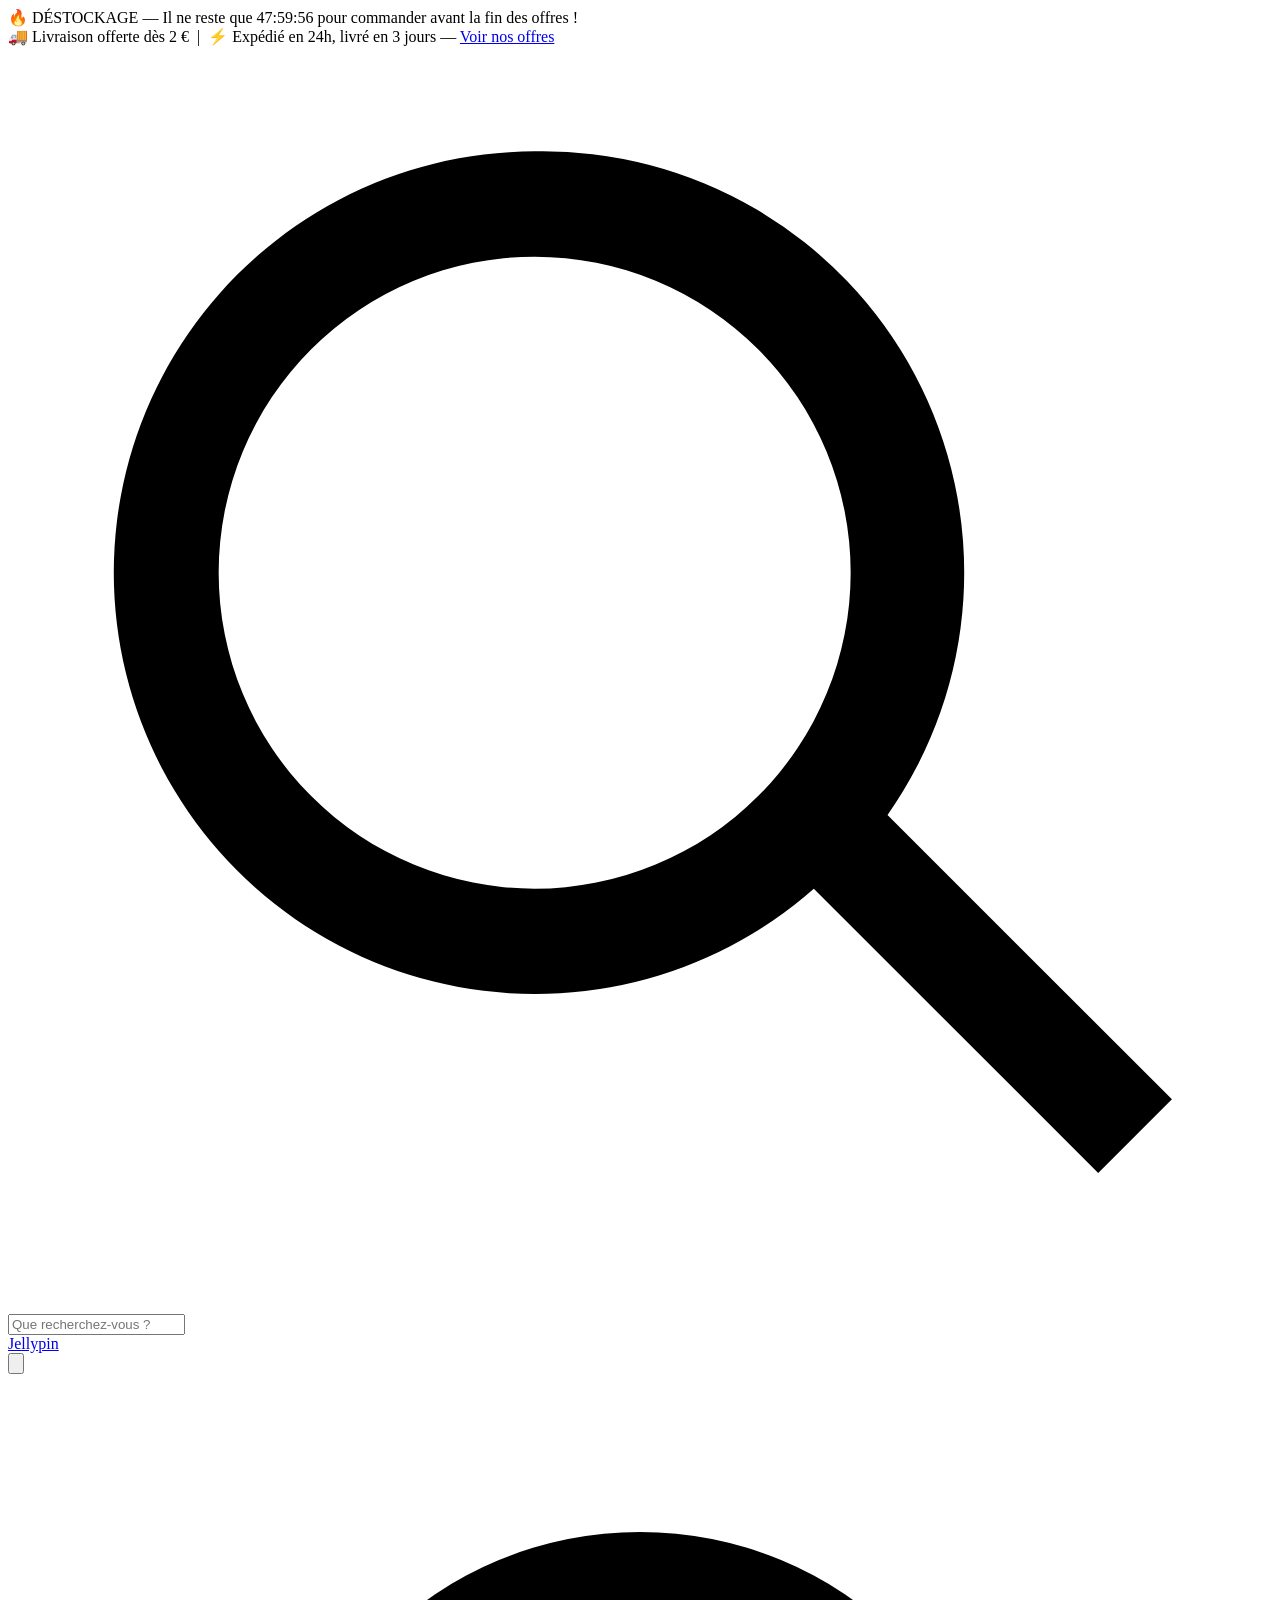
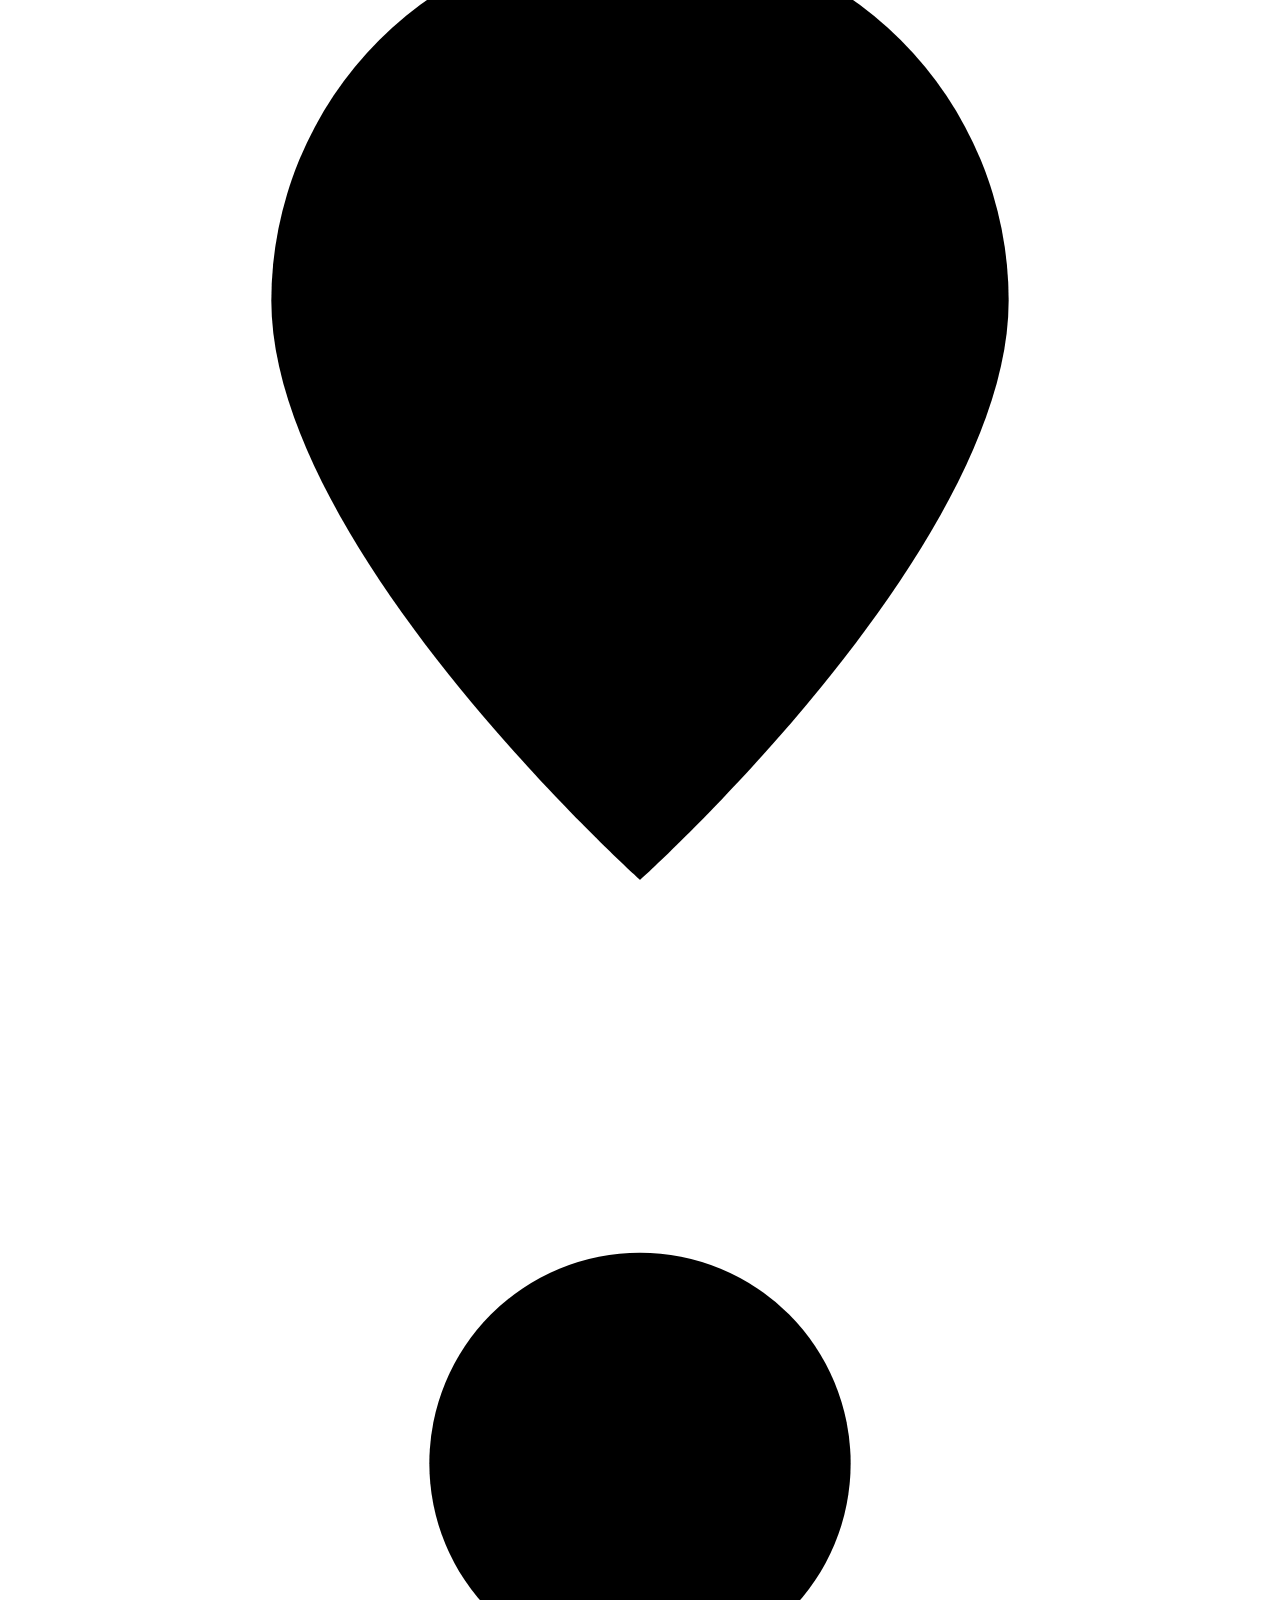
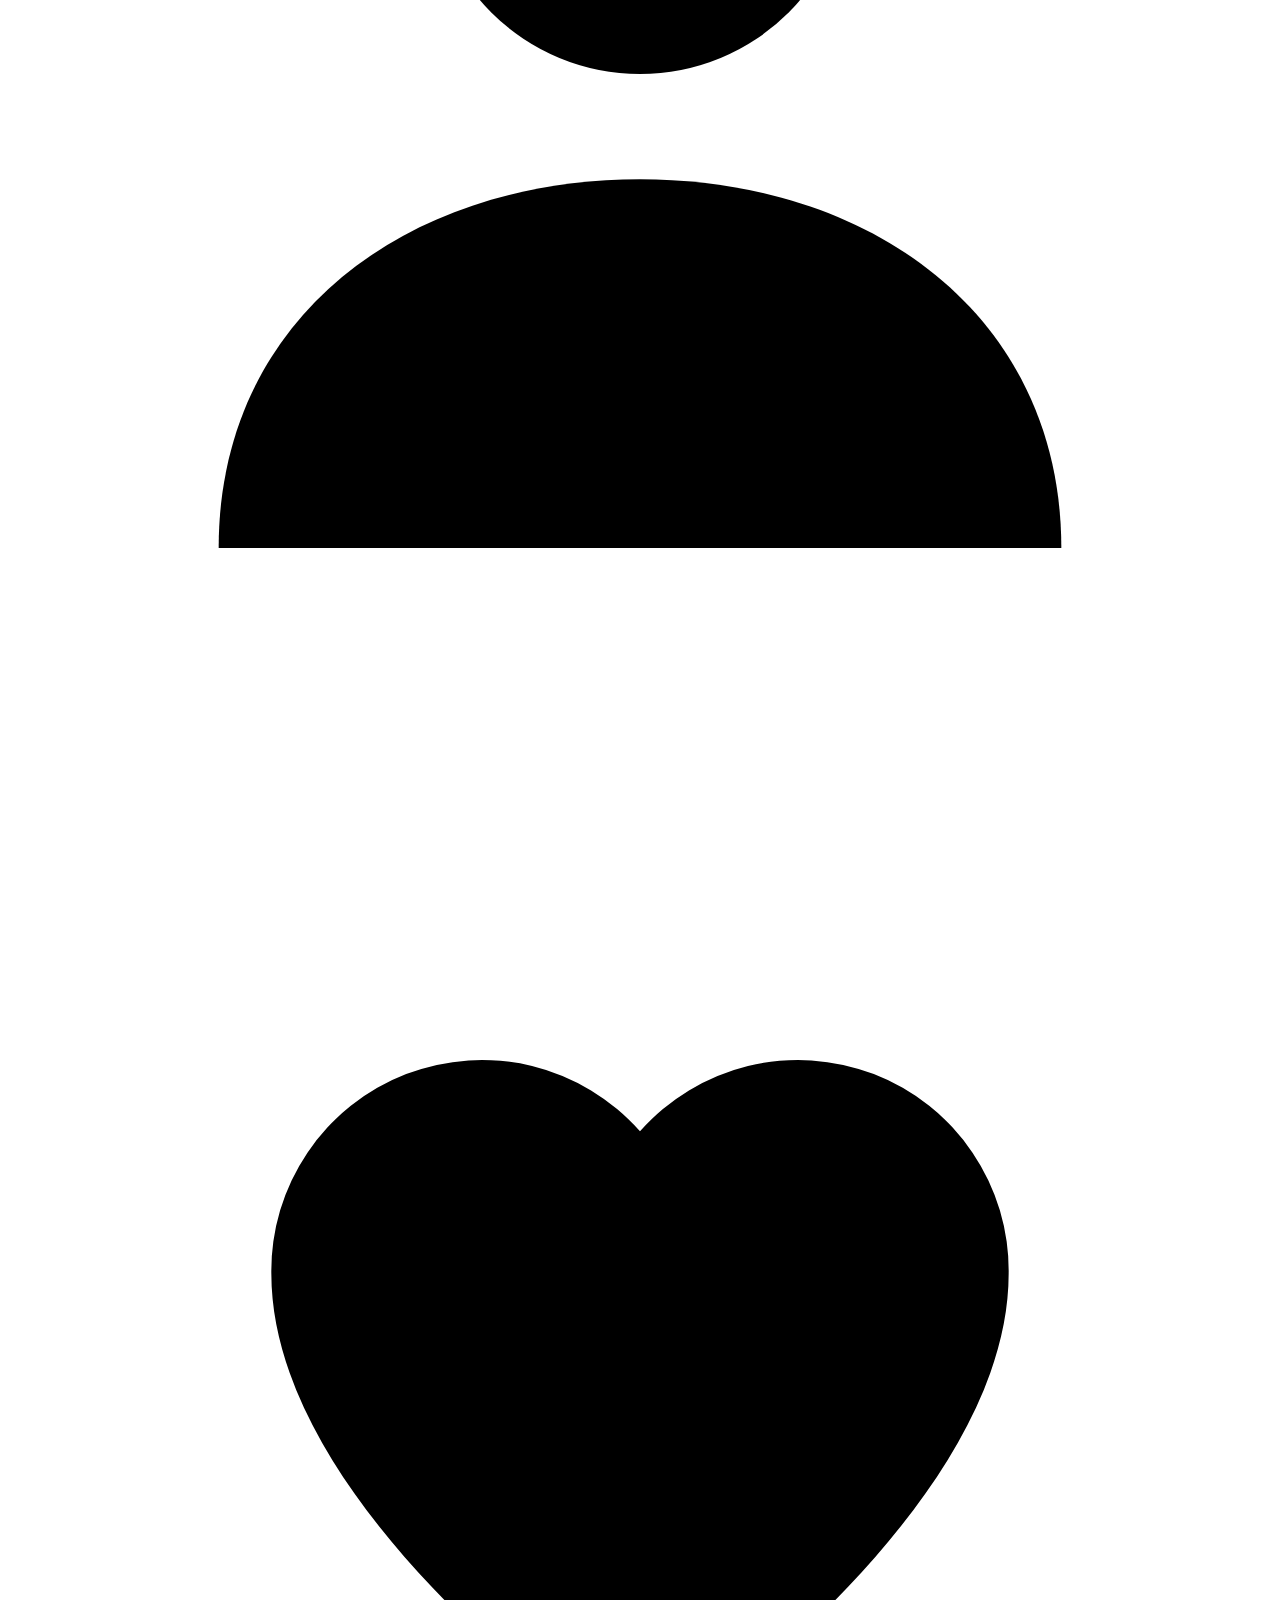
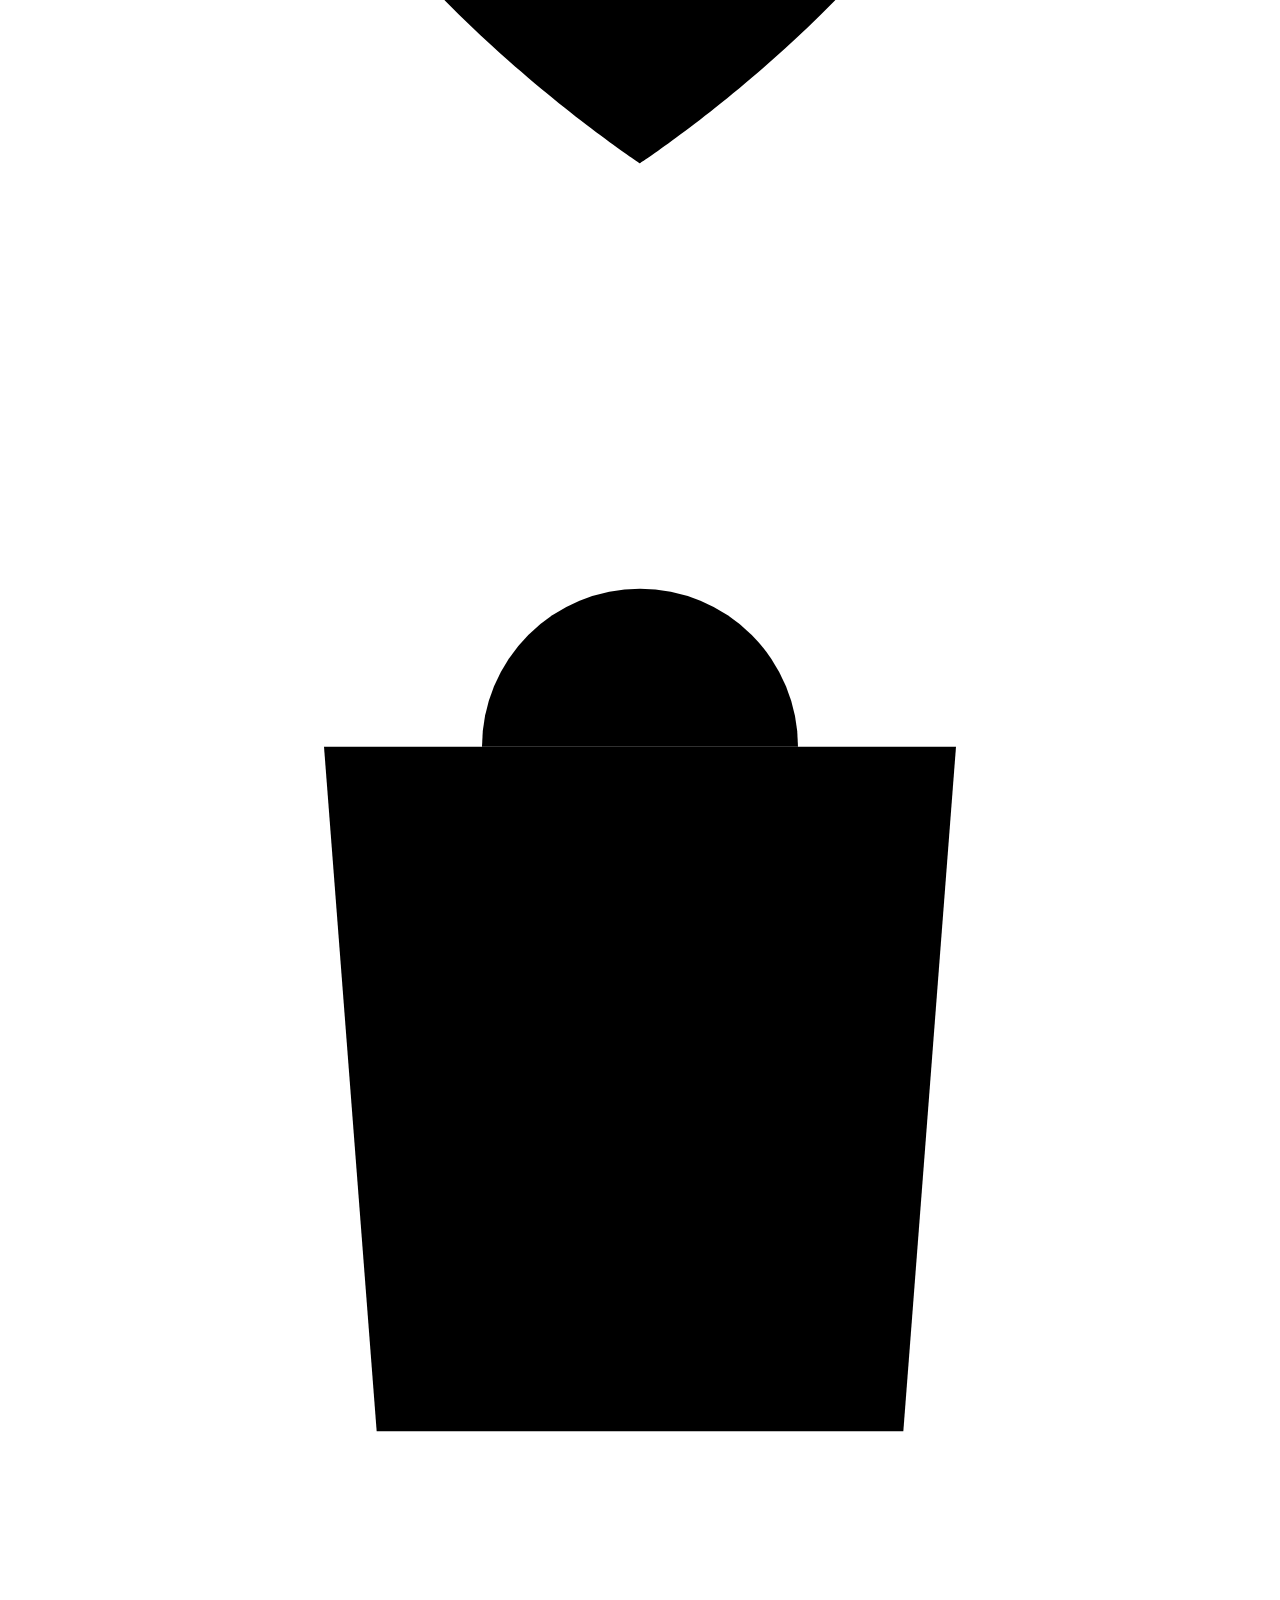
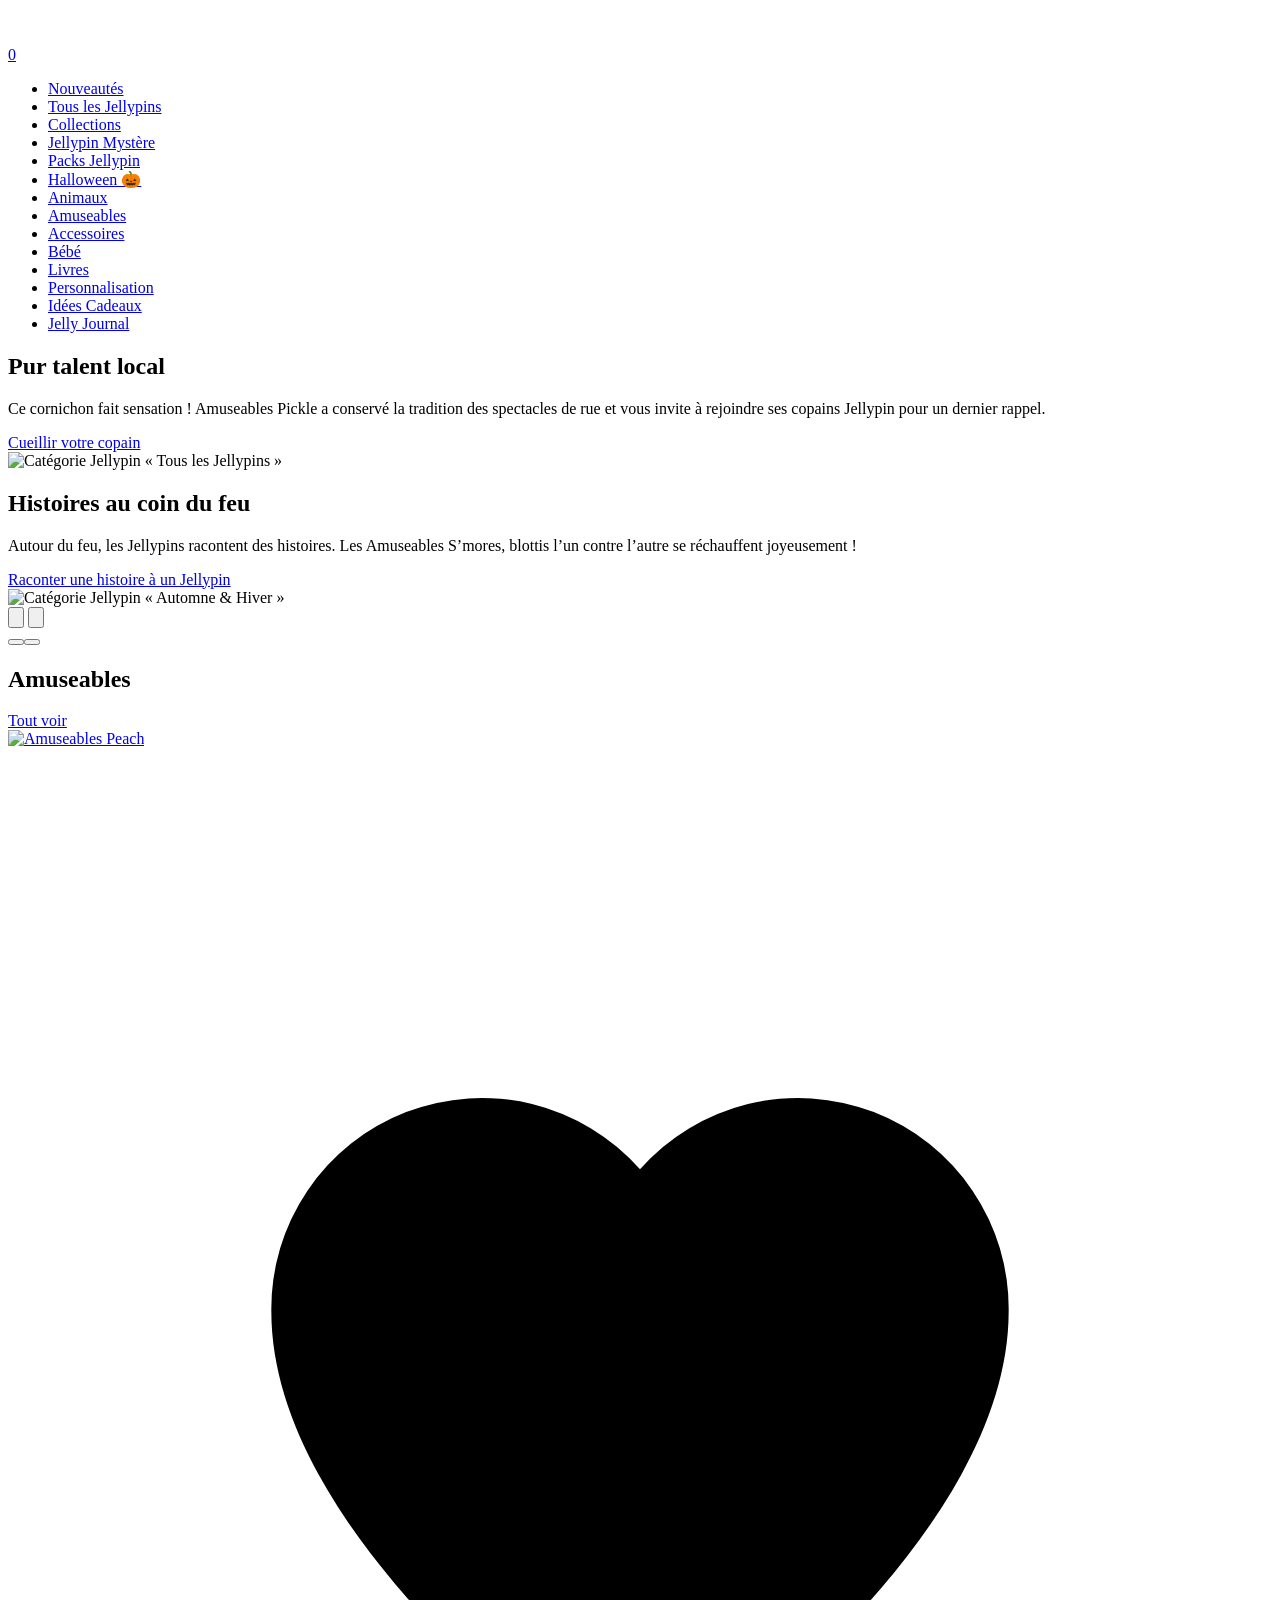
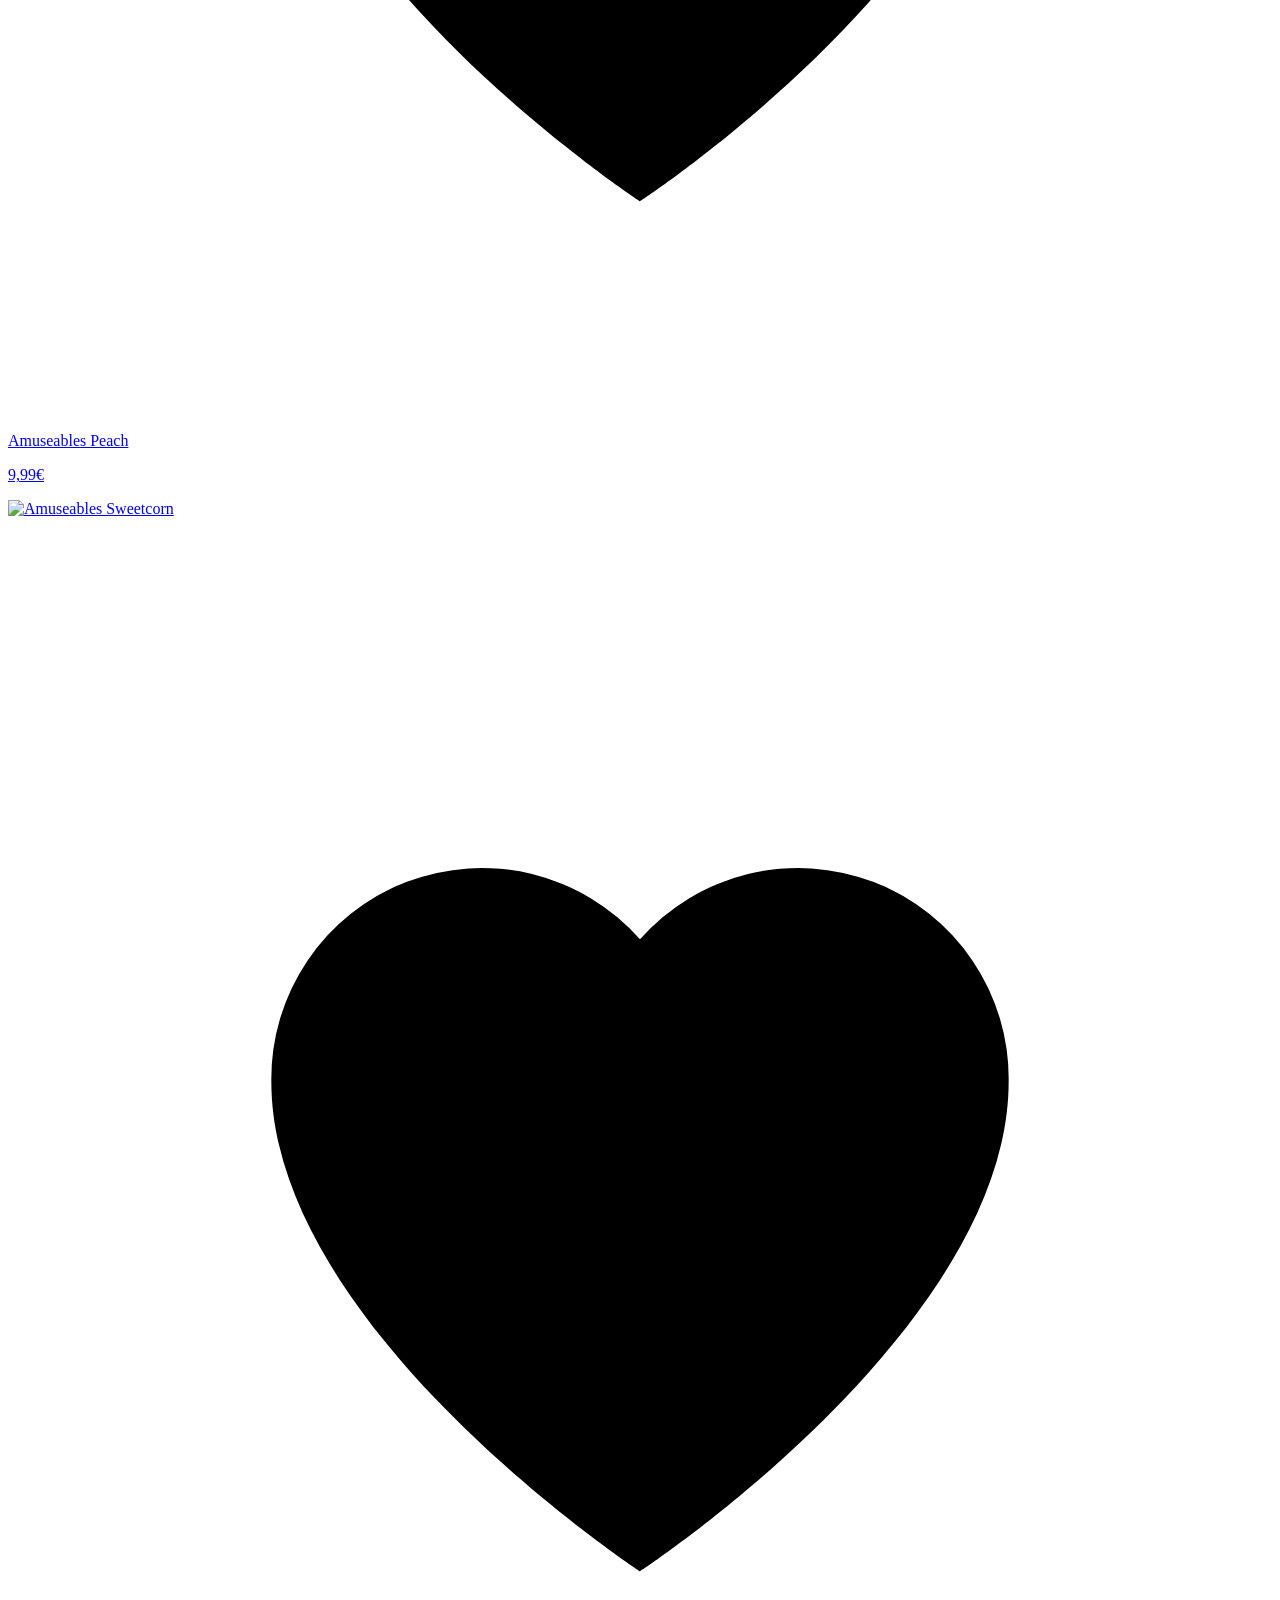
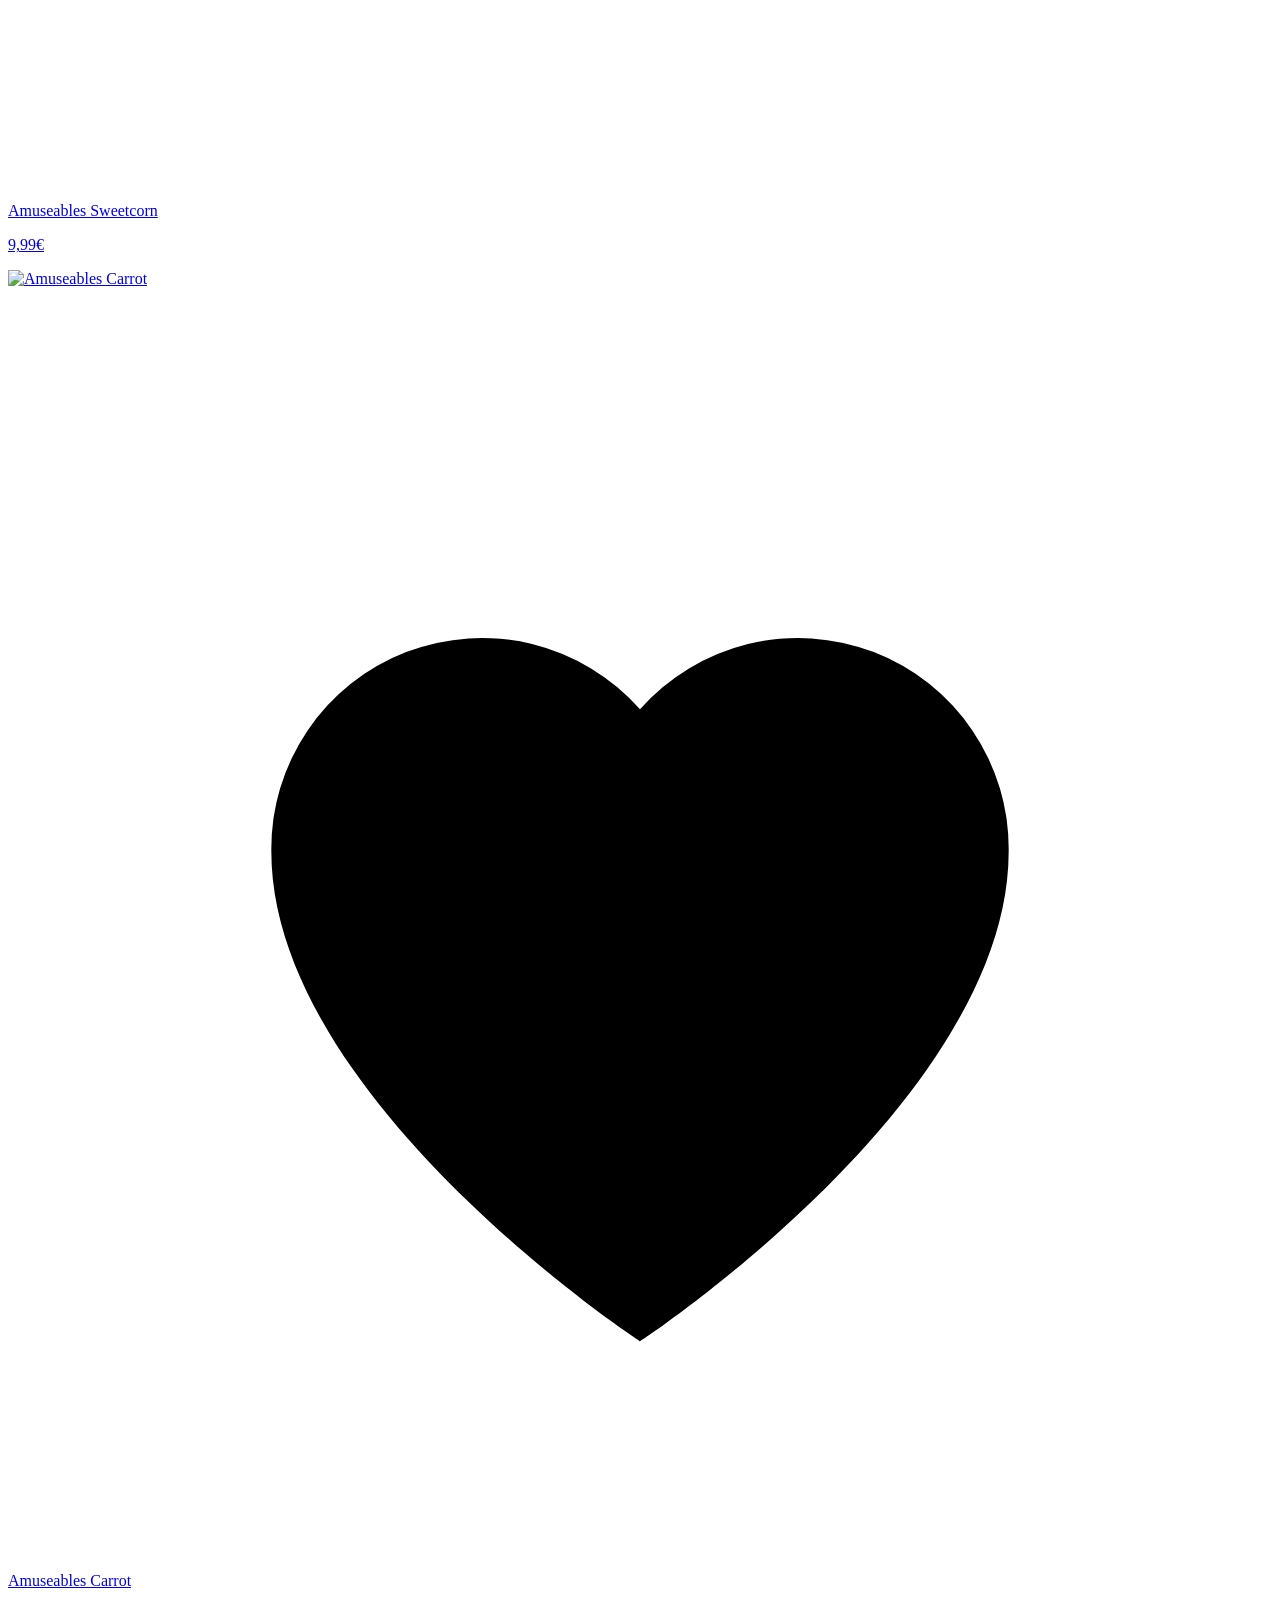
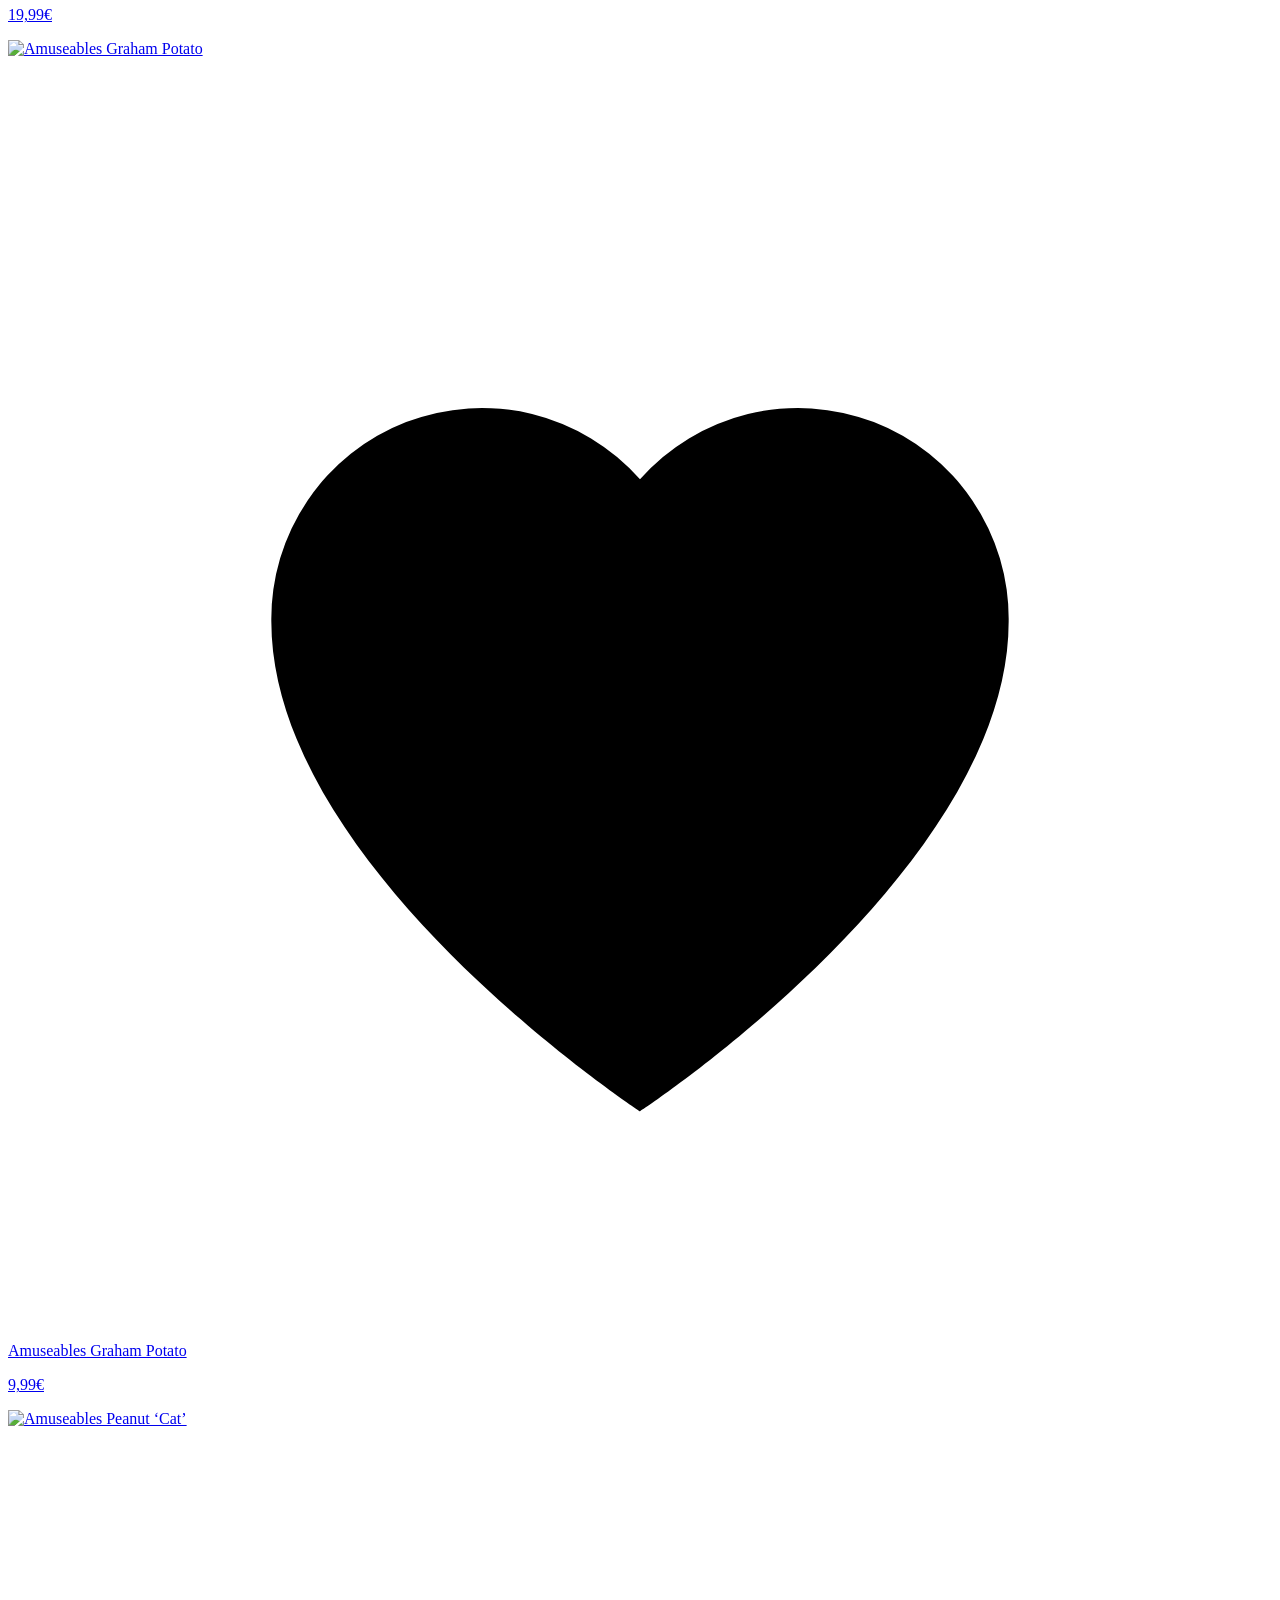
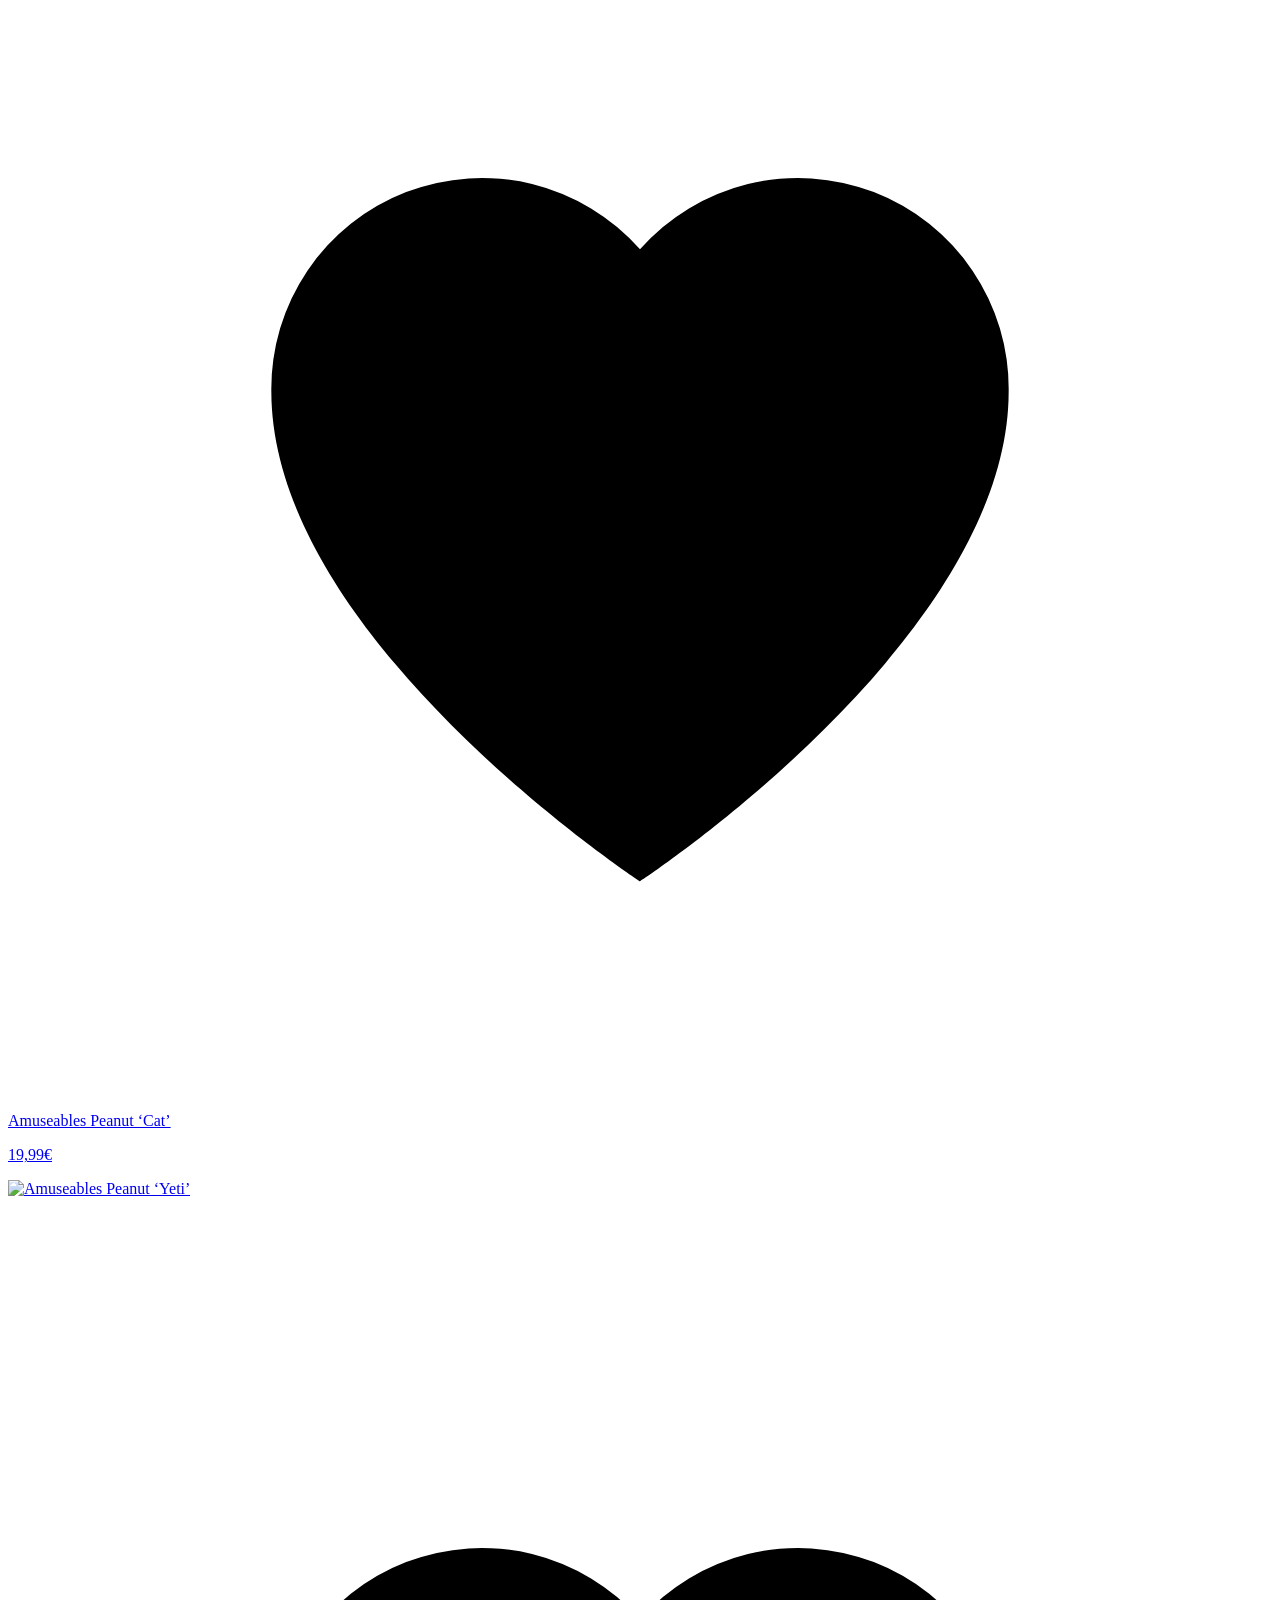
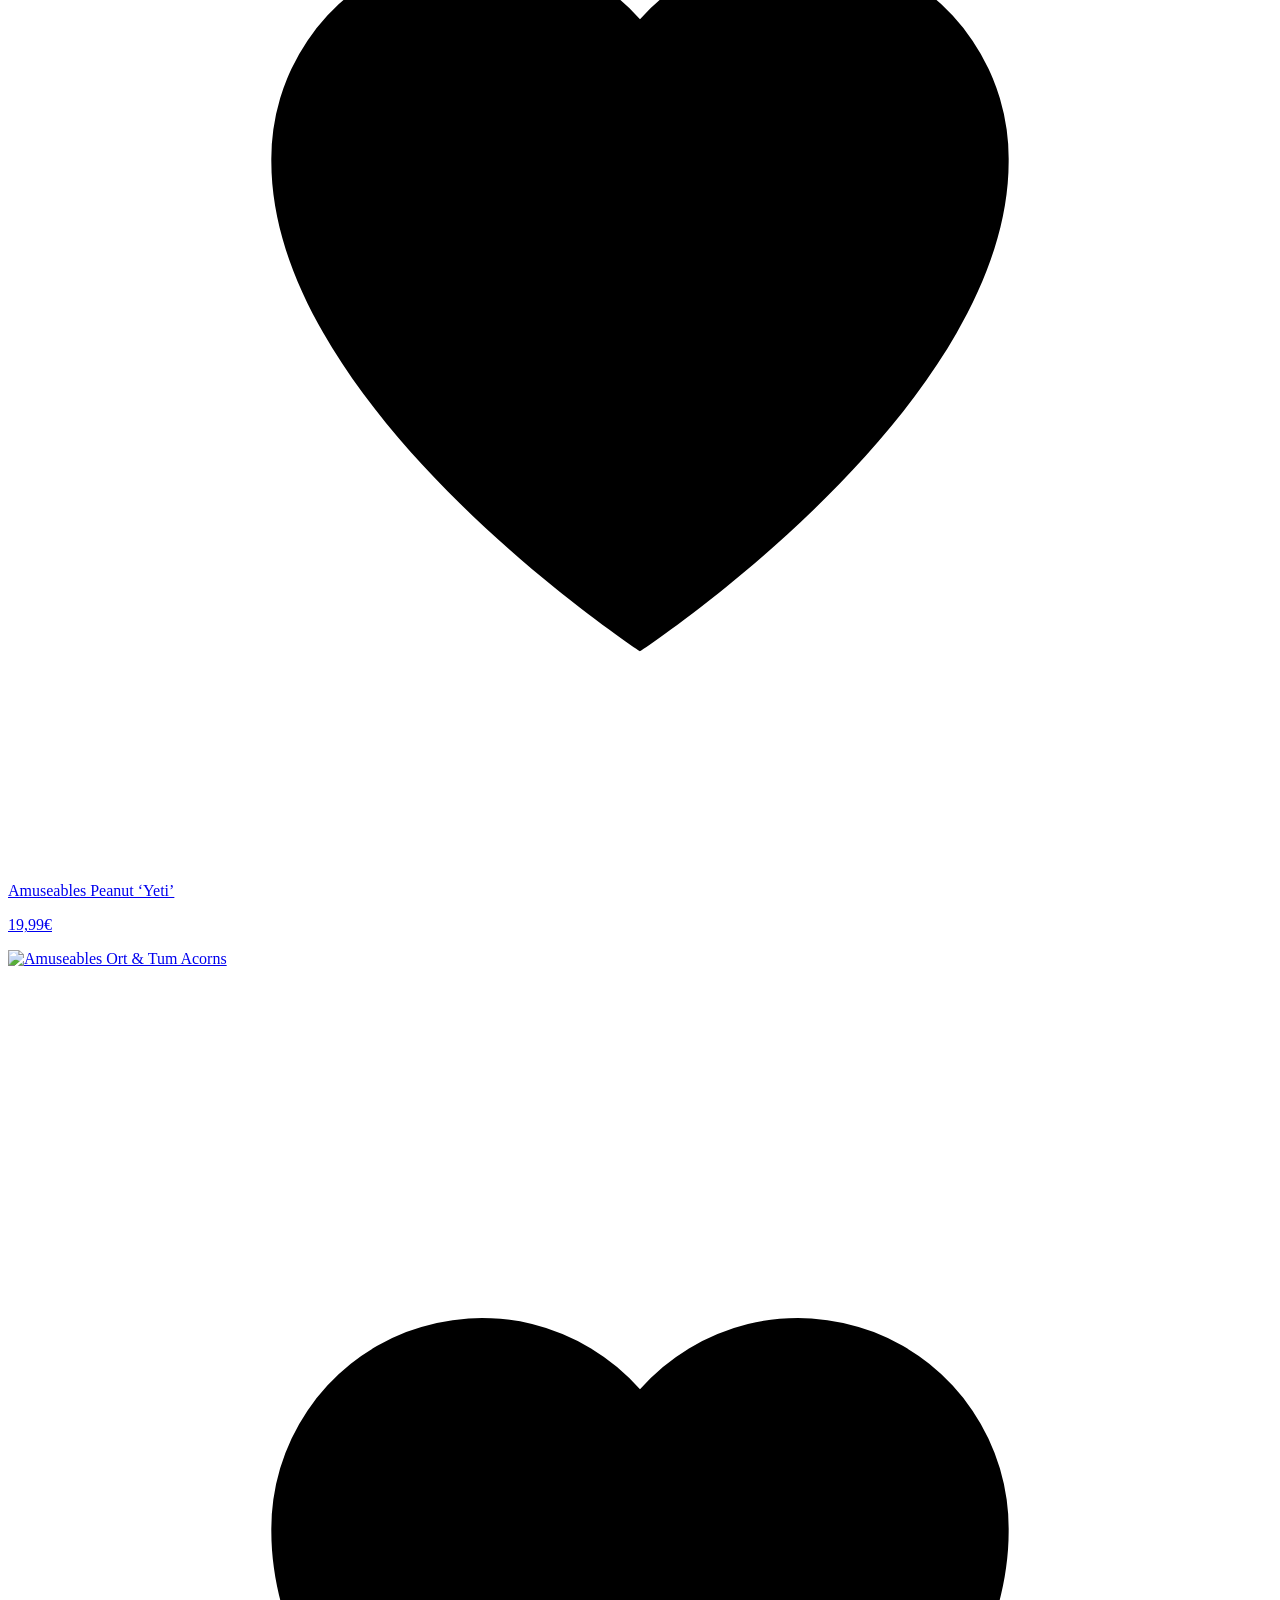
==== index.html @ 49099e08 "Merge branch 'main' of https://github.com/hugojame18-jpg/jelly" ====
﻿<!DOCTYPE html>
<html lang="fr">
<head>
<meta charset="utf-8">
<meta name="viewport" content="width=device-width, initial-scale=1">
<title>Site Web Officiel Jellypin | Peluches &amp; Cadeaux Jellypin</title>
<meta name="description" content="Bienvenue dans la famille Jellypin ! Peluches douces, personnages amusants et cadeaux tendres, nés à Londres et adorés dans le monde entier.">
<link rel="preconnect" href="https://fonts.googleapis.com">
<link rel="preconnect" href="https://fonts.gstatic.com" crossorigin>
<link href="https://fonts.googleapis.com/css2?family=Plus+Jakarta+Sans:wght@400;500;600;700&display=swap" rel="stylesheet">
<link rel="stylesheet" href="styles.css">
<!-- Statcounter -->
<script type="text/javascript">var sc_project=13353586;var sc_invisible=1;var sc_security="6846dd3d";</script>
<script type="text/javascript" src="https://www.statcounter.com/counter/counter.js" async></script>
</head>
<body>

<!-- ====================================================================
     Bandeau promotionnel
     ==================================================================== -->
<div class="urgency-bar">
  🔥 DÉSTOCKAGE — Il ne reste que <span class="urgency-bar__timer" id="urgency-timer">48:00:00</span> pour commander avant la fin des offres !
</div>
<div class="promo-bar">
  🚚 Livraison offerte dès 2&nbsp;&euro;&ensp;|&ensp;⚡ Expédié en 24h, livré en 3 jours &mdash; <a href="#" data-open-cart>Voir nos offres</a>
</div>

<!-- ====================================================================
     En-tete
     ==================================================================== -->
<header class="header">
  <div class="header__top">
    <form class="search" role="search" onsubmit="return false">
      <svg viewBox="0 0 24 24" aria-hidden="true"><path d="M10 2a8 8 0 105.3 14l5.4 5.4 1.4-1.4-5.4-5.4A8 8 0 0010 2zm0 2a6 6 0 110 12 6 6 0 010-12z"/></svg>
      <input type="search" placeholder="Que recherchez-vous&nbsp;?" aria-label="Recherche">
    </form>

    <a class="logo" href="index.html" aria-label="Jellypin, accueil">
      <span class="logo__mark">Jellypin</span>
    </a>

    <div class="header__actions">
      <button class="search-toggle" aria-label="Rechercher" id="search-toggle">
        <svg viewBox="0 0 24 24"><path d="M10 2a8 8 0 105.3 14l5.4 5.4 1.4-1.4-5.4-5.4A8 8 0 0010 2zm0 2a6 6 0 110 12 6 6 0 010-12z"/></svg>
      </button>
      <a href="#" aria-label="Trouver un point de vente" title="Trouver un point de vente">
        <svg viewBox="0 0 24 24"><path d="M12 21s7-6.3 7-11a7 7 0 10-14 0c0 4.7 7 11 7 11z"/><circle cx="12" cy="10" r="2.5"/></svg>
      </a>
      <a href="#" aria-label="Mon compte" title="Mon compte">
        <svg viewBox="0 0 24 24"><circle cx="12" cy="8" r="4"/><path d="M4 21c0-4.4 3.6-7 8-7s8 2.6 8 7"/></svg>
      </a>
      <a href="#" aria-label="Liste de souhaits" title="Liste de souhaits">
        <svg viewBox="0 0 24 24"><path d="M12 20s-7-4.6-7-9.3A4 4 0 0112 8a4 4 0 017 2.7C19 15.4 12 20 12 20z"/></svg>
      </a>
      <a href="#" aria-label="Panier" title="Panier" data-open-cart>
        <svg viewBox="0 0 24 24"><path d="M6 7h12l-1 13H7L6 7z"/><path d="M9 7a3 3 0 016 0"/></svg>
        <span class="cart-count" data-cart-count>0</span>
      </a>
    </div>
  </div>

  <nav class="nav" aria-label="Navigation principale">
    <ul>
      <li><a href="category.html?c=nouveautes">Nouveautés</a></li>
      <li><a href="category.html?c=tous-les-jellypins">Tous les Jellypins</a></li>
      <li><a href="category.html?c=collections">Collections</a></li>
      <li><a href="product.html?p=jellypin-mystere">Jellypin Myst&egrave;re</a></li>
      <li><a href="category.html?c=packs-jellypin">Packs Jellypin</a></li>
      <li><a href="category.html?c=halloween">Halloween &#127875;</a></li>
      <li><a href="category.html?c=animaux">Animaux</a></li>
      <li><a href="category.html?c=amuseables">Amuseables</a></li>
      <li><a href="category.html?c=accessoires">Accessoires</a></li>
      <li><a href="category.html?c=bebe">Bébé</a></li>
      <li><a href="category.html?c=livres">Livres</a></li>
      <li><a href="category.html?c=personnalisation">Personnalisation</a></li>
      <li><a href="category.html?c=idees-cadeaux">Idées Cadeaux</a></li>
      <li><a href="#">Jelly Journal</a></li>
    </ul>
  </nav>
</header>

<main>

<!-- ====================================================================
     Carrousel heros
     ==================================================================== -->
<section class="hero" aria-label="À la une" data-hero>
  <div class="hero__track" data-hero-track>

    <article class="hero__slide">
      <div class="hero__panel">
        <h2>Pur talent local</h2>
        <p>Ce cornichon fait sensation&nbsp;! Amuseables Pickle a conservé la tradition des spectacles de rue et vous invite à rejoindre ses copains Jellypin pour un dernier rappel.</p>
        <a class="btn" href="product.html?p=amuseables-pickle">Cueillir votre copain</a>
      </div>
      <div class="hero__media">
        <img src="https://cdn11.bigcommerce.com/s-dt3q8edcif/images/stencil/1920w/image-manager/market-desktop-1270x704.jpg?t=1788273588" alt="Catégorie Jellypin &laquo;&nbsp;Tous les Jellypins&nbsp;&raquo;">
      </div>
    </article>

    <article class="hero__slide">
      <div class="hero__panel hero__panel--dark">
        <h2>Histoires au coin du feu</h2>
        <p>Autour du feu, les Jellypins racontent des histoires. Les Amuseables S&rsquo;mores, blottis l&rsquo;un contre l&rsquo;autre se réchauffent joyeusement&nbsp;!</p>
        <a class="btn btn--light" href="product.html?p=amuseables-smores">Raconter une histoire à un Jellypin</a>
      </div>
      <div class="hero__media">
        <img src="https://cdn11.bigcommerce.com/s-dt3q8edcif/images/stencil/1920w/image-manager/campfire-at-dusk-dtc-desktop-1270x704.jpg?t=1788273474" alt="Catégorie Jellypin &laquo;&nbsp;Automne &amp; Hiver&nbsp;&raquo;">
      </div>
    </article>

  </div>

  <button class="hero__arrow hero__arrow--prev" data-hero-prev aria-label="Diapositive précédente">
    <svg viewBox="0 0 24 24"><path d="M15 5l-7 7 7 7"/></svg>
  </button>
  <button class="hero__arrow hero__arrow--next" data-hero-next aria-label="Diapositive suivante">
    <svg viewBox="0 0 24 24"><path d="M9 5l7 7-7 7"/></svg>
  </button>
  <div class="hero__dots" data-hero-dots></div>
</section>

<!-- ====================================================================
     Bannière Jellypin Mystère
     ==================================================================== -->
<!-- ====================================================================
     Rail de produits
     ==================================================================== -->
<section class="rail container" aria-label="Amuseables">
  <div class="rail__head">
    <h2>Amuseables</h2>
    <a href="category.html?c=amuseables">Tout voir</a>
  </div>

  <div class="rail__viewport" data-rail>
    <div class="rail__scroller" data-rail-scroller>

      <a class="card" href="product.html?p=amuseables-peach">
        <div class="card__img">
          <img src="https://cdn11.bigcommerce.com/s-dt3q8edcif/images/stencil/500x500/products/329/15945/A6PEACH__95074.1763051157.jpg" alt="Amuseables Peach" loading="lazy">
          <span class="card__wish" aria-hidden="true"><svg viewBox="0 0 24 24"><path d="M12 20s-7-4.6-7-9.3A4 4 0 0112 8a4 4 0 017 2.7C19 15.4 12 20 12 20z"/></svg></span>
        </div>
        <p class="card__name">Amuseables Peach</p>
        <p class="card__price">9,99&euro;</p>
      </a>

      <a class="card" href="product.html?p=amuseables-sweetcorn">
        <div class="card__img">
          <img src="https://cdn11.bigcommerce.com/s-dt3q8edcif/images/stencil/500x500/products/1951/16112/A4SWEE__10188.1765311964.jpg" alt="Amuseables Sweetcorn" loading="lazy">
          <span class="card__wish" aria-hidden="true"><svg viewBox="0 0 24 24"><path d="M12 20s-7-4.6-7-9.3A4 4 0 0112 8a4 4 0 017 2.7C19 15.4 12 20 12 20z"/></svg></span>
        </div>
        <p class="card__name">Amuseables Sweetcorn</p>
        <p class="card__price">9,99&euro;</p>
      </a>

      <a class="card" href="product.html?p=amuseables-carrot">
        <div class="card__img">
          <img src="https://cdn11.bigcommerce.com/s-dt3q8edcif/images/stencil/500x500/products/1946/16100/A4CARR__12391.1765311964.jpg" alt="Amuseables Carrot" loading="lazy">
          <span class="card__wish" aria-hidden="true"><svg viewBox="0 0 24 24"><path d="M12 20s-7-4.6-7-9.3A4 4 0 0112 8a4 4 0 017 2.7C19 15.4 12 20 12 20z"/></svg></span>
        </div>
        <p class="card__name">Amuseables Carrot</p>
        <p class="card__price">19,99&euro;</p>
      </a>

      <a class="card" href="product.html?p=amuseables-potato">
        <div class="card__img">
          <img src="https://cdn11.bigcommerce.com/s-dt3q8edcif/images/stencil/500x500/products/332/7947/A6POT__33058.1755712199.jpg" alt="Amuseables Graham Potato" loading="lazy">
          <span class="card__wish" aria-hidden="true"><svg viewBox="0 0 24 24"><path d="M12 20s-7-4.6-7-9.3A4 4 0 0112 8a4 4 0 017 2.7C19 15.4 12 20 12 20z"/></svg></span>
        </div>
        <p class="card__name">Amuseables Graham Potato</p>
        <p class="card__price">9,99&euro;</p>
      </a>

      <a class="card" href="product.html?p=amuseables-peanut-cat-outfit">
        <div class="card__img">
          <img src="https://cdn11.bigcommerce.com/s-dt3q8edcif/images/stencil/500x500/products/1867/7899/A6PCT__55754.1755712197.jpg" alt="Amuseables Peanut &lsquo;Cat&rsquo;" loading="lazy">
          <span class="card__wish" aria-hidden="true"><svg viewBox="0 0 24 24"><path d="M12 20s-7-4.6-7-9.3A4 4 0 0112 8a4 4 0 017 2.7C19 15.4 12 20 12 20z"/></svg></span>
        </div>
        <p class="card__name">Amuseables Peanut &lsquo;Cat&rsquo;</p>
        <p class="card__price">19,99&euro;</p>
      </a>

      <a class="card" href="product.html?p=amuseables-peanut-yeti-outfit">
        <div class="card__img">
          <img src="https://cdn11.bigcommerce.com/s-dt3q8edcif/images/stencil/500x500/products/2072/17806/A6PBF__30852.1782833234.jpg" alt="Amuseables Peanut &lsquo;Yeti&rsquo;" loading="lazy">
          <span class="card__wish" aria-hidden="true"><svg viewBox="0 0 24 24"><path d="M12 20s-7-4.6-7-9.3A4 4 0 0112 8a4 4 0 017 2.7C19 15.4 12 20 12 20z"/></svg></span>
        </div>
        <p class="card__name">Amuseables Peanut &lsquo;Yeti&rsquo;</p>
        <p class="card__price">19,99&euro;</p>
      </a>

      <a class="card" href="product.html?p=amuseables-ort-tum-acorns">
        <div class="card__img">
          <img src="https://cdn11.bigcommerce.com/s-dt3q8edcif/images/stencil/500x500/products/2071/17685/A6PAC__55004.1781272442.png" alt="Amuseables Ort &amp; Tum Acorns" loading="lazy">
          <span class="card__wish" aria-hidden="true"><svg viewBox="0 0 24 24"><path d="M12 20s-7-4.6-7-9.3A4 4 0 0112 8a4 4 0 017 2.7C19 15.4 12 20 12 20z"/></svg></span>
        </div>
        <p class="card__name">Amuseables Ort &amp; Tum Acorns</p>
        <p class="card__price">9,99&euro;</p>
      </a>

      <a class="card" href="product.html?p=amuseables-smores">
        <div class="card__img">
          <img src="https://cdn11.bigcommerce.com/s-dt3q8edcif/images/stencil/500x500/products/2069/17691/A4SMR__90722.1781272477.png" alt="Amuseables S'mores" loading="lazy">
          <span class="card__wish" aria-hidden="true"><svg viewBox="0 0 24 24"><path d="M12 20s-7-4.6-7-9.3A4 4 0 0112 8a4 4 0 017 2.7C19 15.4 12 20 12 20z"/></svg></span>
        </div>
        <p class="card__name">Amuseables S'mores</p>
        <p class="card__price">9,99&euro;</p>
      </a>

      <a class="card" href="product.html?p=amuseables-pickle">
        <div class="card__img">
          <img src="https://cdn11.bigcommerce.com/s-dt3q8edcif/images/stencil/500x500/products/331/7933/A6PIC__22611.1755712199.jpg" alt="Amuseables Pickle" loading="lazy">
          <span class="card__wish" aria-hidden="true"><svg viewBox="0 0 24 24"><path d="M12 20s-7-4.6-7-9.3A4 4 0 0112 8a4 4 0 017 2.7C19 15.4 12 20 12 20z"/></svg></span>
        </div>
        <p class="card__name">Amuseables Pickle</p>
        <p class="card__price">19,99&euro;</p>
      </a>

    </div>

    <button class="rail__arrow rail__arrow--prev" data-rail-prev aria-label="Produits précédents">
      <svg viewBox="0 0 24 24"><path d="M15 5l-7 7 7 7"/></svg>
    </button>
    <button class="rail__arrow rail__arrow--next" data-rail-next aria-label="Produits suivants">
      <svg viewBox="0 0 24 24"><path d="M9 5l7 7-7 7"/></svg>
    </button>
  </div>
</section>

<!-- ====================================================================
     Trio de categories
     ==================================================================== -->
<section class="trio container" aria-label="Catégories à la une">
  <div class="trio__grid">

    <a class="trio__item" href="category.html?c=halloween">
      <figure>
        <img src="https://cdn11.bigcommerce.com/s-dt3q8edcif/images/stencil/original/image-manager/resized-bat3b-broox-bat-burgundy-634x761q.jpg?t=1788273868" alt="Catégorie Jellypin &laquo;&nbsp;Halloween&nbsp;&raquo;" loading="lazy">
        <figcaption>Halloween</figcaption>
      </figure>
    </a>

    <a class="trio__item" href="category.html?c=best-sellers">
      <figure>
        <img src="https://cdn11.bigcommerce.com/s-dt3q8edcif/images/stencil/original/image-manager/resized-barm2od-bartholomew-bear-hiking-outfit-green-634x761a.jpg?t=1788273905" alt="Catégorie Jellypin &laquo;&nbsp;Best Sellers&nbsp;&raquo;" loading="lazy">
        <figcaption>Best Sellers</figcaption>
      </figure>
    </a>

  </div>
</section>

<!-- ====================================================================
     Bloc de marque
     ==================================================================== -->
<section class="brand container">
  <h2>Né à Londres. Adoré dans le monde entier.</h2>
  <p>Bienvenue dans la famille Jellypin&nbsp;! Notre mission&nbsp;? Partager de la joie, tout simplement&nbsp;! Préparez-vous à être charmé. Au programme&nbsp;: un brin d&rsquo;humour, des textures toutes douces, des couleurs qui pétillent et une bonne dose de tendresse&nbsp;! Chacun de nos personnages est unique et il se pourrait bien que vous ayez envie de tous les adopter.</p>

  <div class="brand__banner">
    <img src="https://cdn11.bigcommerce.com/s-dt3q8edcif/images/stencil/1920w/image-manager/blossoms-catwalk-desktop-16-7.5-1.jpg?t=1768296066" alt="" loading="lazy">
  </div>

  <div class="brand__cta">
    <h2>Plongez dans la magie Jellypin</h2>
    <a class="btn" href="category.html?c=collections">Découvrir nos collections</a>
  </div>
</section>

<!-- ====================================================================
     Grille de categories
     ==================================================================== -->
<section class="cats container" aria-label="Nos collections">
  <div class="cats__grid">

    <a class="cats__item" href="category.html?c=de-retour-en-stock">
      <figure>
        <img src="https://cdn11.bigcommerce.com/s-dt3q8edcif/images/stencil/original/image-manager/amuseables-sun-yellow-detail-card-grid.jpg?t=1788274013" alt="Catégorie Jellypin &laquo;&nbsp;De Retour en Stock&nbsp;&raquo;" loading="lazy">
        <figcaption>De Retour en Stock</figcaption>
      </figure>
    </a>

    <a class="cats__item" href="category.html?c=amuseables">
      <figure>
        <img src="https://cdn11.bigcommerce.com/s-dt3q8edcif/images/stencil/original/image-manager/resized-halloween-2026-2400x3200px-0009-a4gar-amuseables-garlic-burgundy-634x761.jpg?t=1788274000" alt="Catégorie Jellypin &laquo;&nbsp;Amuseables&nbsp;&raquo;" loading="lazy">
        <figcaption>Amuseables</figcaption>
      </figure>
    </a>

    <a class="cats__item" href="category.html?c=lapins">
      <figure>
        <img src="https://cdn11.bigcommerce.com/s-dt3q8edcif/images/stencil/original/image-manager/bashful-bunny-junior-pink-detail-634x761.jpg?t=1788273960" alt="Catégorie Jellypin &laquo;&nbsp;Lapins&nbsp;&raquo;" loading="lazy">
        <figcaption>Lapins</figcaption>
      </figure>
    </a>

    <a class="cats__item" href="category.html?c=animaux">
      <figure>
        <img src="https://cdn11.bigcommerce.com/s-dt3q8edcif/images/stencil/original/image-manager/resized-ra3cn-trixiwoo-raccoon-634x761s.jpg?t=1788273980" alt="Catégorie Jellypin &laquo;&nbsp;Animaux&nbsp;&raquo;" loading="lazy">
        <figcaption>Animaux</figcaption>
      </figure>
    </a>

    <a class="cats__item cats__item--last" href="category.html?c=tous-les-jellypins">
      <figure><span>Tout découvrir</span></figure>
    </a>

  </div>
</section>

<!-- ====================================================================
     Pour vous / Tendances
     ==================================================================== -->
<section class="rail container" aria-label="Pour vous">
  <div class="rail__head">
    <h2>POUR VOUS</h2>
    <a href="category.html?c=tous-les-jellypins">Tout voir</a>
  </div>
  <div class="rail__viewport" data-rail>
    <div class="rail__scroller" data-rail-scroller>

      <a class="card" href="product.html?p=amuseables-pickle">
        <div class="card__img"><img src="https://cdn11.bigcommerce.com/s-dt3q8edcif/images/stencil/500x500/products/331/7933/A6PIC__22611.1755712199.jpg" alt="Amuseables Pickle" loading="lazy"></div>
        <p class="card__name">Amuseables Pickle</p>
        <p class="card__price">19,99&euro;</p>
      </a>
      <a class="card" href="product.html?p=amuseables-peach">
        <div class="card__img"><img src="https://cdn11.bigcommerce.com/s-dt3q8edcif/images/stencil/500x500/products/329/15945/A6PEACH__95074.1763051157.jpg" alt="Amuseables Peach" loading="lazy"></div>
        <p class="card__name">Amuseables Peach</p>
        <p class="card__price">9,99&euro;</p>
      </a>
      <a class="card" href="product.html?p=amuseables-smores">
        <div class="card__img"><img src="https://cdn11.bigcommerce.com/s-dt3q8edcif/images/stencil/500x500/products/2069/17691/A4SMR__90722.1781272477.png" alt="Amuseables S'mores" loading="lazy"></div>
        <p class="card__name">Amuseables S'mores</p>
        <p class="card__price">19,99&euro;</p>
      </a>
      <a class="card" href="product.html?p=amuseables-carrot">
        <div class="card__img"><img src="https://cdn11.bigcommerce.com/s-dt3q8edcif/images/stencil/500x500/products/1946/16100/A4CARR__12391.1765311964.jpg" alt="Amuseables Carrot" loading="lazy"></div>
        <p class="card__name">Amuseables Carrot</p>
        <p class="card__price">9,99&euro;</p>
      </a>
      <a class="card" href="product.html?p=amuseables-ort-tum-acorns">
        <div class="card__img"><img src="https://cdn11.bigcommerce.com/s-dt3q8edcif/images/stencil/500x500/products/2071/17685/A6PAC__55004.1781272442.png" alt="Amuseables Ort &amp; Tum Acorns" loading="lazy"></div>
        <p class="card__name">Amuseables Ort &amp; Tum Acorns</p>
        <p class="card__price">9,99&euro;</p>
      </a>
      <a class="card" href="product.html?p=amuseables-potato">
        <div class="card__img"><img src="https://cdn11.bigcommerce.com/s-dt3q8edcif/images/stencil/500x500/products/332/7947/A6POT__33058.1755712199.jpg" alt="Amuseables Graham Potato" loading="lazy"></div>
        <p class="card__name">Amuseables Graham Potato</p>
        <p class="card__price">19,99&euro;</p>
      </a>

    </div>
    <button class="rail__arrow rail__arrow--prev" data-rail-prev aria-label="Produits précédents"><svg viewBox="0 0 24 24"><path d="M15 5l-7 7 7 7"/></svg></button>
    <button class="rail__arrow rail__arrow--next" data-rail-next aria-label="Produits suivants"><svg viewBox="0 0 24 24"><path d="M9 5l7 7-7 7"/></svg></button>
  </div>
</section>

<section class="rail container" aria-label="Tendances">
  <div class="rail__head">
    <h2>TENDANCES</h2>
    <a href="category.html?c=halloween">Tout voir</a>
  </div>
  <div class="rail__viewport" data-rail>
    <div class="rail__scroller" data-rail-scroller>

      <a class="card" href="product.html?p=amuseables-sweetcorn">
        <div class="card__img"><img src="https://cdn11.bigcommerce.com/s-dt3q8edcif/images/stencil/500x500/products/1951/16112/A4SWEE__10188.1765311964.jpg" alt="Amuseables Sweetcorn" loading="lazy"></div>
        <p class="card__name">Amuseables Sweetcorn</p>
        <p class="card__price">9,99&euro;</p>
      </a>
      <a class="card" href="product.html?p=amuseables-peanut-yeti-outfit">
        <div class="card__img"><img src="https://cdn11.bigcommerce.com/s-dt3q8edcif/images/stencil/500x500/products/2072/17806/A6PBF__30852.1782833234.jpg" alt="Amuseables Peanut &lsquo;Yeti&rsquo;" loading="lazy"></div>
        <p class="card__name">Amuseables Peanut &lsquo;Yeti&rsquo;</p>
        <p class="card__price">9,99&euro;</p>
      </a>
      <a class="card" href="product.html?p=amuseables-peanut-cat-outfit">
        <div class="card__img"><img src="https://cdn11.bigcommerce.com/s-dt3q8edcif/images/stencil/500x500/products/1867/7899/A6PCT__55754.1755712197.jpg" alt="Amuseables Peanut &lsquo;Cat&rsquo;" loading="lazy"></div>
        <p class="card__name">Amuseables Peanut &lsquo;Cat&rsquo;</p>
        <p class="card__price">19,99&euro;</p>
      </a>
      <a class="card" href="product.html?p=amuseables-peach">
        <div class="card__img"><img src="https://cdn11.bigcommerce.com/s-dt3q8edcif/images/stencil/500x500/products/329/15945/A6PEACH__95074.1763051157.jpg" alt="Amuseables Peach" loading="lazy"></div>
        <p class="card__name">Amuseables Peach</p>
        <p class="card__price">9,99&euro;</p>
      </a>
      <a class="card" href="product.html?p=amuseables-pickle">
        <div class="card__img"><img src="https://cdn11.bigcommerce.com/s-dt3q8edcif/images/stencil/500x500/products/331/7933/A6PIC__22611.1755712199.jpg" alt="Amuseables Pickle" loading="lazy"></div>
        <p class="card__name">Amuseables Pickle</p>
        <p class="card__price">19,99&euro;</p>
      </a>
      <a class="card" href="product.html?p=amuseables-carrot">
        <div class="card__img"><img src="https://cdn11.bigcommerce.com/s-dt3q8edcif/images/stencil/500x500/products/1946/16100/A4CARR__12391.1765311964.jpg" alt="Amuseables Carrot" loading="lazy"></div>
        <p class="card__name">Amuseables Carrot</p>
        <p class="card__price">19,99&euro;</p>
      </a>

    </div>
    <button class="rail__arrow rail__arrow--prev" data-rail-prev aria-label="Produits précédents"><svg viewBox="0 0 24 24"><path d="M15 5l-7 7 7 7"/></svg></button>
    <button class="rail__arrow rail__arrow--next" data-rail-next aria-label="Produits suivants"><svg viewBox="0 0 24 24"><path d="M9 5l7 7-7 7"/></svg></button>
  </div>
</section>

<!-- ====================================================================
     Banniere Purrks
     ==================================================================== -->
<section class="purrks">
  <div class="purrks__bg">
    <img src="https://cdn11.bigcommerce.com/s-dt3q8edcif/images/stencil/1920w/image-manager/takeover-signpost-1040x512.jpg?t=1767638477" alt="" loading="lazy">
  </div>
  <div class="purrks__inner">
    <img class="purrks__logo" src="https://cdn11.bigcommerce.com/s-ewhjllbwuo/images/stencil/768w/image-manager/purrks-logo-full-default.png" alt="Jellypin Purrks" loading="lazy">
    <p>Collectionnez les Jellypins. Gagnez des Points Purrks. Débloquez des récompenses exclusives.</p>
    <a class="btn btn--light" href="#"><span>Inscrivez-vous &amp; commencez votre aventure Purrks</span></a>
  </div>
</section>

<!-- ====================================================================
     Instagram
     ==================================================================== -->
<section class="insta container" aria-label="Jellypin sur Instagram">
  <h2>Jellypin sur Instagram</h2>
  <div class="insta__grid">
    <a href="#"><figure><img src="https://cdn11.bigcommerce.com/s-dt3q8edcif/images/stencil/500x500/products/331/7933/A6PIC__22611.1755712199.jpg" alt="Publication Instagram Jellypin" loading="lazy"></figure></a>
    <a href="#"><figure><img src="https://cdn11.bigcommerce.com/s-dt3q8edcif/images/stencil/500x500/products/2069/17691/A4SMR__90722.1781272477.png" alt="Publication Instagram Jellypin" loading="lazy"></figure></a>
    <a href="#"><figure><img src="https://cdn11.bigcommerce.com/s-dt3q8edcif/images/stencil/500x500/products/329/15945/A6PEACH__95074.1763051157.jpg" alt="Publication Instagram Jellypin" loading="lazy"></figure></a>
    <a href="#"><figure><img src="https://cdn11.bigcommerce.com/s-dt3q8edcif/images/stencil/500x500/products/1951/16112/A4SWEE__10188.1765311964.jpg" alt="Publication Instagram Jellypin" loading="lazy"></figure></a>
    <a href="#"><figure><img src="https://cdn11.bigcommerce.com/s-dt3q8edcif/images/stencil/500x500/products/2071/17685/A6PAC__55004.1781272442.png" alt="Publication Instagram Jellypin" loading="lazy"></figure></a>
    <a href="#"><figure><img src="https://cdn11.bigcommerce.com/s-dt3q8edcif/images/stencil/500x500/products/1946/16100/A4CARR__12391.1765311964.jpg" alt="Publication Instagram Jellypin" loading="lazy"></figure></a>
  </div>
</section>

<!-- ====================================================================
     Newsletter
     ==================================================================== -->
<section class="newsletter">
  <h2>Rejoignez la famille Jellypin</h2>
  <p>Nouveautés, histoires et petites surprises directement dans votre boîte mail.</p>
  <form onsubmit="return false">
    <input type="email" placeholder="Votre adresse e-mail" aria-label="Votre adresse e-mail">
    <button class="btn" type="submit">S'inscrire</button>
  </form>
</section>

</main>

<!-- ====================================================================
     Pied de page
     ==================================================================== -->
<footer class="footer">
  <div class="container">
    <div class="footer__cols">

      <div>
        <h3>Shopping</h3>
        <ul>
          <li><a href="#">Nous Contacter</a></li>
          <li><a href="#">FAQ</a></li>
          <li><a href="#">Livraison</a></li>
          <li><a href="#">Retours</a></li>
          <li><a href="#">Options Cadeaux</a></li>
          <li><a href="#">Guide des Tailles</a></li>
          <li><a href="#">Conseils d'Entretien</a></li>
        </ul>
      </div>

      <div>
        <h3>À propos</h3>
        <ul>
          <li><a href="#">Notre Histoire</a></li>
          <li><a href="#">Jelly Journal</a></li>
          <li><a href="#">Presse</a></li>
          <li><a href="#">Événements &amp; Expériences</a></li>
          <li><a href="#">Trouver un Point de Vente</a></li>
          <li><a href="#">S'inscrire à la Newsletter</a></li>
          <li><a href="#">Jellypin Purrks</a></li>
        </ul>
      </div>

      <div>
        <h3>Mentions légales</h3>
        <ul>
          <li><a href="#">CGV</a></li>
          <li><a href="#">CGU</a></li>
          <li><a href="#">CGU Jellypin Purrks</a></li>
          <li><a href="#">Confidentialité &amp; Cookies</a></li>
          <li><a href="#">Protection de la Marque</a></li>
        </ul>
      </div>

      <div>
        <h3>Nos engagements</h3>
        <ul>
          <li><a href="#">Nos Engagements</a></li>
          <li><a href="#">Caractéristiques Environnementales</a></li>
        </ul>
      </div>

    </div>

    <div class="footer__region">
      <strong>Jellypin autour du monde</strong>
      <a href="#">Royaume-Uni</a>
      <a href="#">USA, Canada &amp; Mexique</a>
      <a href="#">Allemagne</a>
      <a href="#">France</a>
      <a href="#">Corée</a>
      <a href="#">Europe &amp; International</a>
    </div>

    <div class="footer__bottom">
      <p>&copy; Jellypin 2026 &mdash; Tous droits réservés</p>
      <div class="footer__social">
        <a href="#" aria-label="TikTok"><svg viewBox="0 0 24 24"><path d="M16 3a5 5 0 005 5v3a8 8 0 01-5-1.8V15a6 6 0 11-6-6c.3 0 .7 0 1 .1v3.1a3 3 0 101 2.3V3h4z"/></svg></a>
        <a href="#" aria-label="Instagram"><svg viewBox="0 0 24 24"><path d="M12 2c2.7 0 3 0 4.1.1 1.1 0 1.8.2 2.4.5.7.3 1.2.6 1.7 1.2.6.5.9 1 1.2 1.7.3.6.5 1.3.5 2.4C22 9 22 9.3 22 12s0 3-.1 4.1c0 1.1-.2 1.8-.5 2.4-.3.7-.6 1.2-1.2 1.7-.5.6-1 .9-1.7 1.2-.6.3-1.3.5-2.4.5C15 22 14.7 22 12 22s-3 0-4.1-.1c-1.1 0-1.8-.2-2.4-.5-.7-.3-1.2-.6-1.7-1.2-.6-.5-.9-1-1.2-1.7-.3-.6-.5-1.3-.5-2.4C2 15 2 14.7 2 12s0-3 .1-4.1c0-1.1.2-1.8.5-2.4.3-.7.6-1.2 1.2-1.7.5-.6 1-.9 1.7-1.2.6-.3 1.3-.5 2.4-.5C9 2 9.3 2 12 2zm0 5a5 5 0 100 10 5 5 0 000-10zm0 2a3 3 0 110 6 3 3 0 010-6zm5.5-3.3a1.2 1.2 0 100 2.4 1.2 1.2 0 000-2.4z"/></svg></a>
        <a href="#" aria-label="Facebook"><svg viewBox="0 0 24 24"><path d="M13.5 22v-8h2.7l.4-3.1h-3.1V8.9c0-.9.3-1.5 1.6-1.5h1.6V4.6c-.3 0-1.3-.1-2.4-.1-2.4 0-4 1.4-4 4.1v2.3H7.5V14h2.8v8h3.2z"/></svg></a>
        <a href="#" aria-label="Twitter"><svg viewBox="0 0 24 24"><path d="M18.9 3H22l-6.8 7.8L23 21h-6.2l-4.9-6.3L6.3 21H3.2l7.2-8.3L2.5 3h6.4l4.4 5.8L18.9 3zm-1.1 16.2h1.7L8.3 4.7H6.5l11.3 14.5z"/></svg></a>
      </div>
    </div>
  </div>
</footer>

<!-- Tiroir panier / paiement -->
<div class="drawer-overlay" id="drawer-overlay"></div>
<aside class="drawer" id="cart-drawer" aria-label="Panier et paiement">
  <div class="drawer__head">
    <h2>Votre panier</h2>
    <button class="drawer__close" id="drawer-close" aria-label="Fermer">&times;</button>
  </div>

  <div class="drawer__items" id="drawer-items"></div>
  <p class="drawer__empty" id="drawer-empty">Votre panier est vide.</p>

  <div class="drawer__shipping">🚚 Livraison offerte dès 2€</div>

  <div class="drawer__spacer"></div>

  <div class="drawer__total" id="drawer-total" hidden>
    <span>Total estimé</span>
    <strong id="drawer-total-amount"></strong>
  </div>
  <p class="drawer__promo" id="drawer-promo" hidden></p>
  <a class="drawer__checkout" id="drawer-checkout" href="#" hidden>Voir le panier et payer</a>
</aside>

<script src="products.js"></script>
<script src="script.js"></script>
</body>
</html>
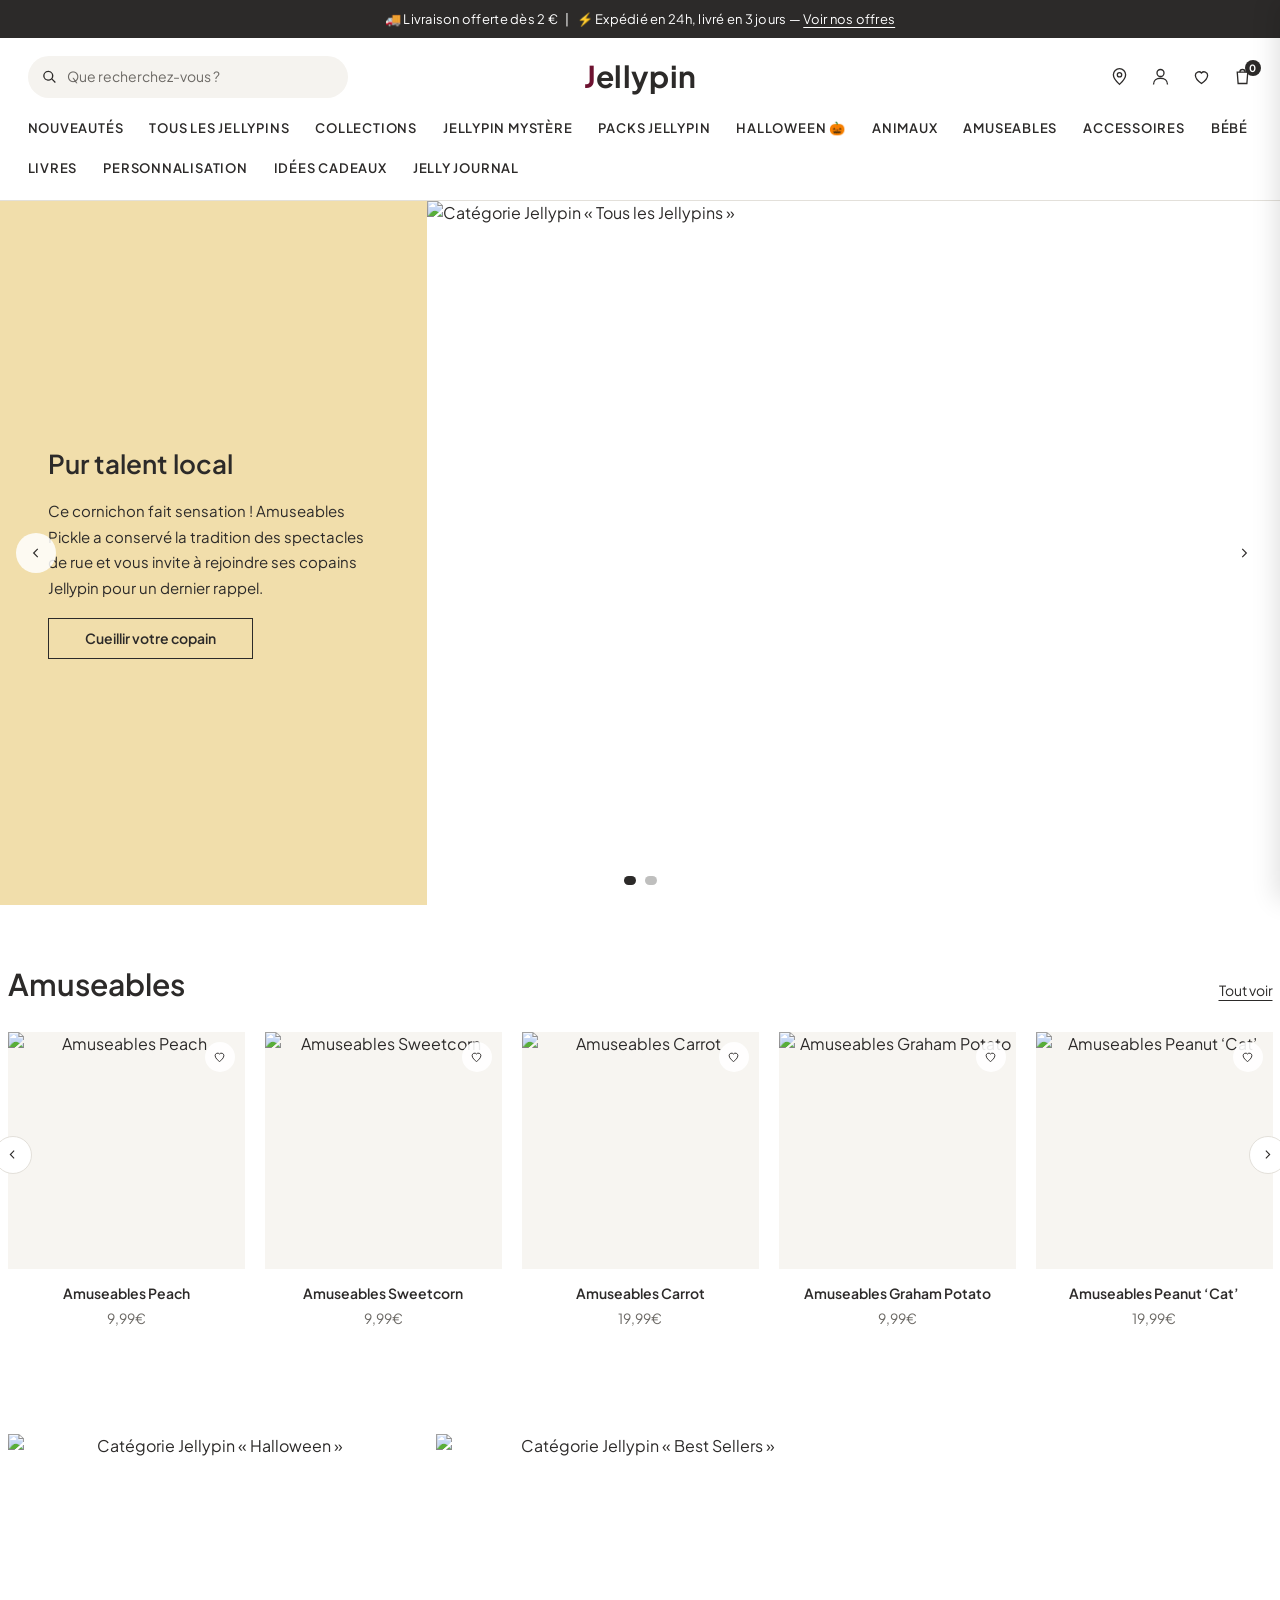
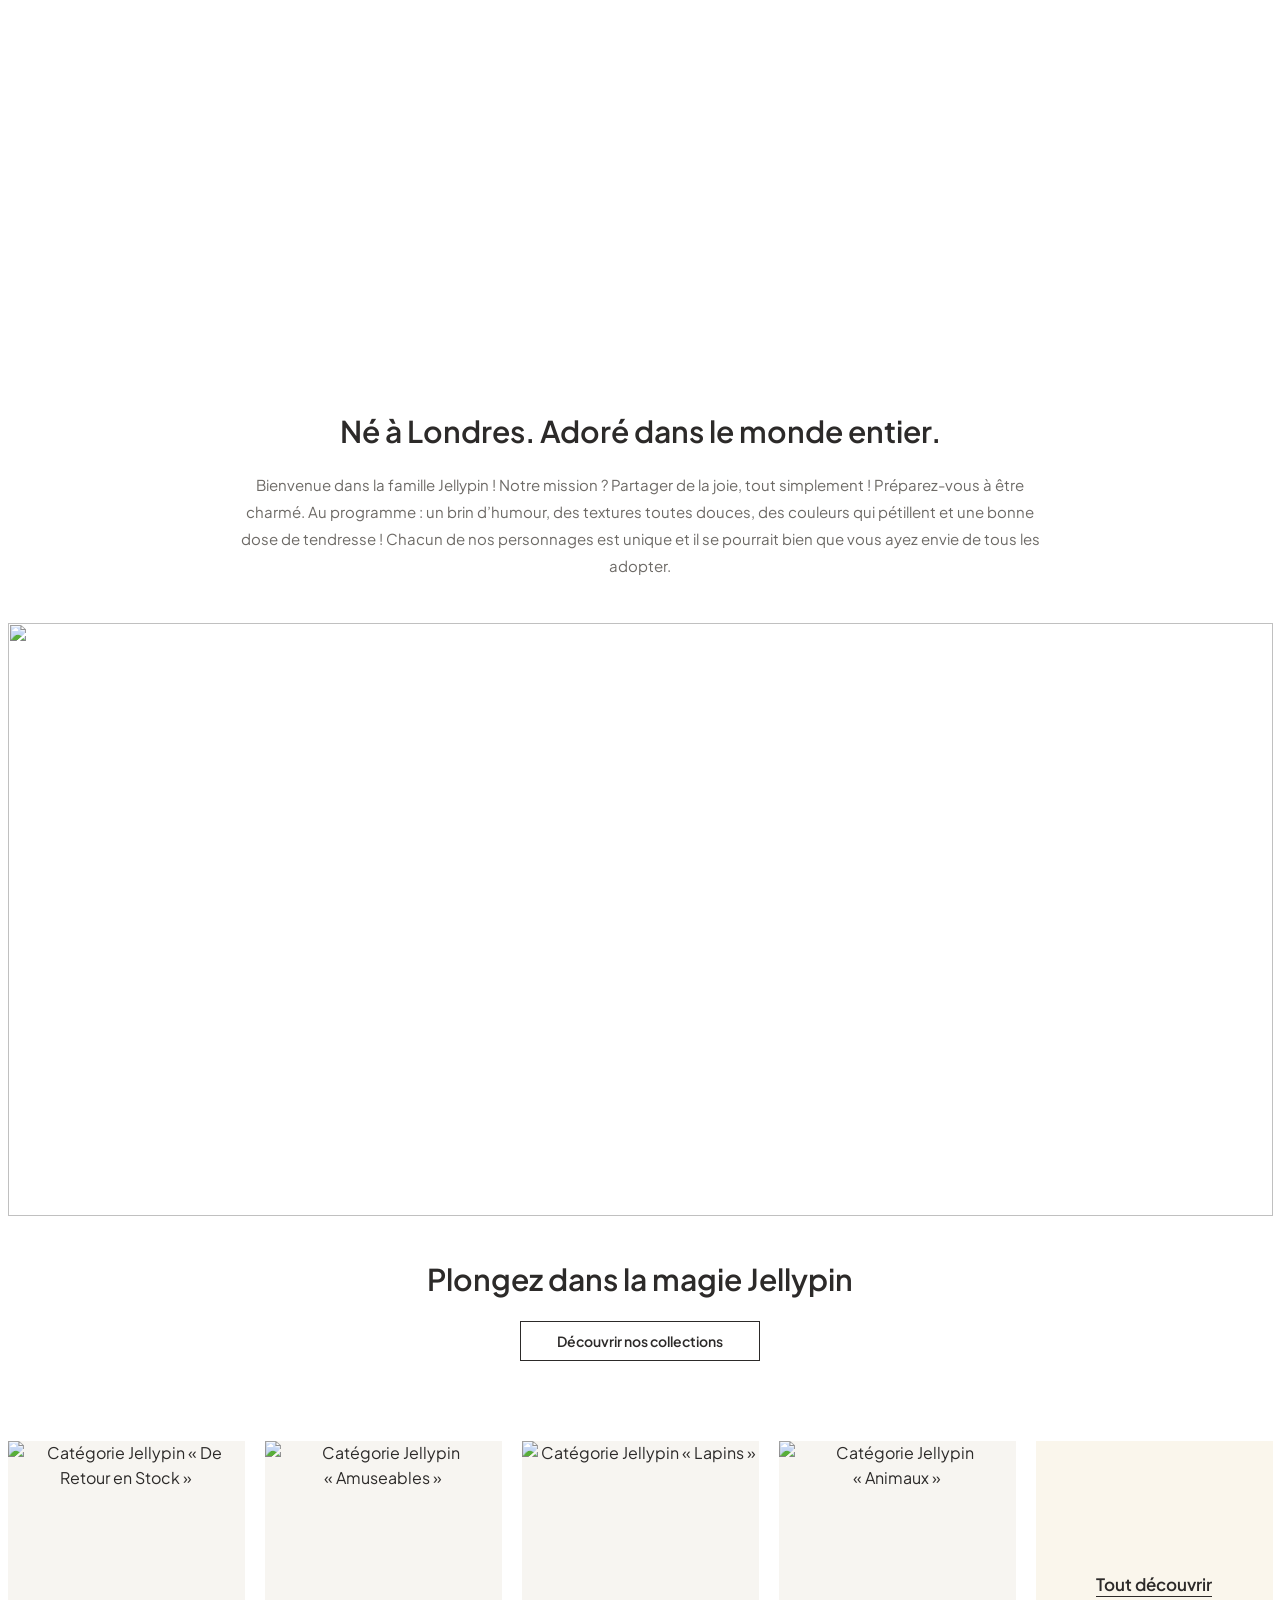
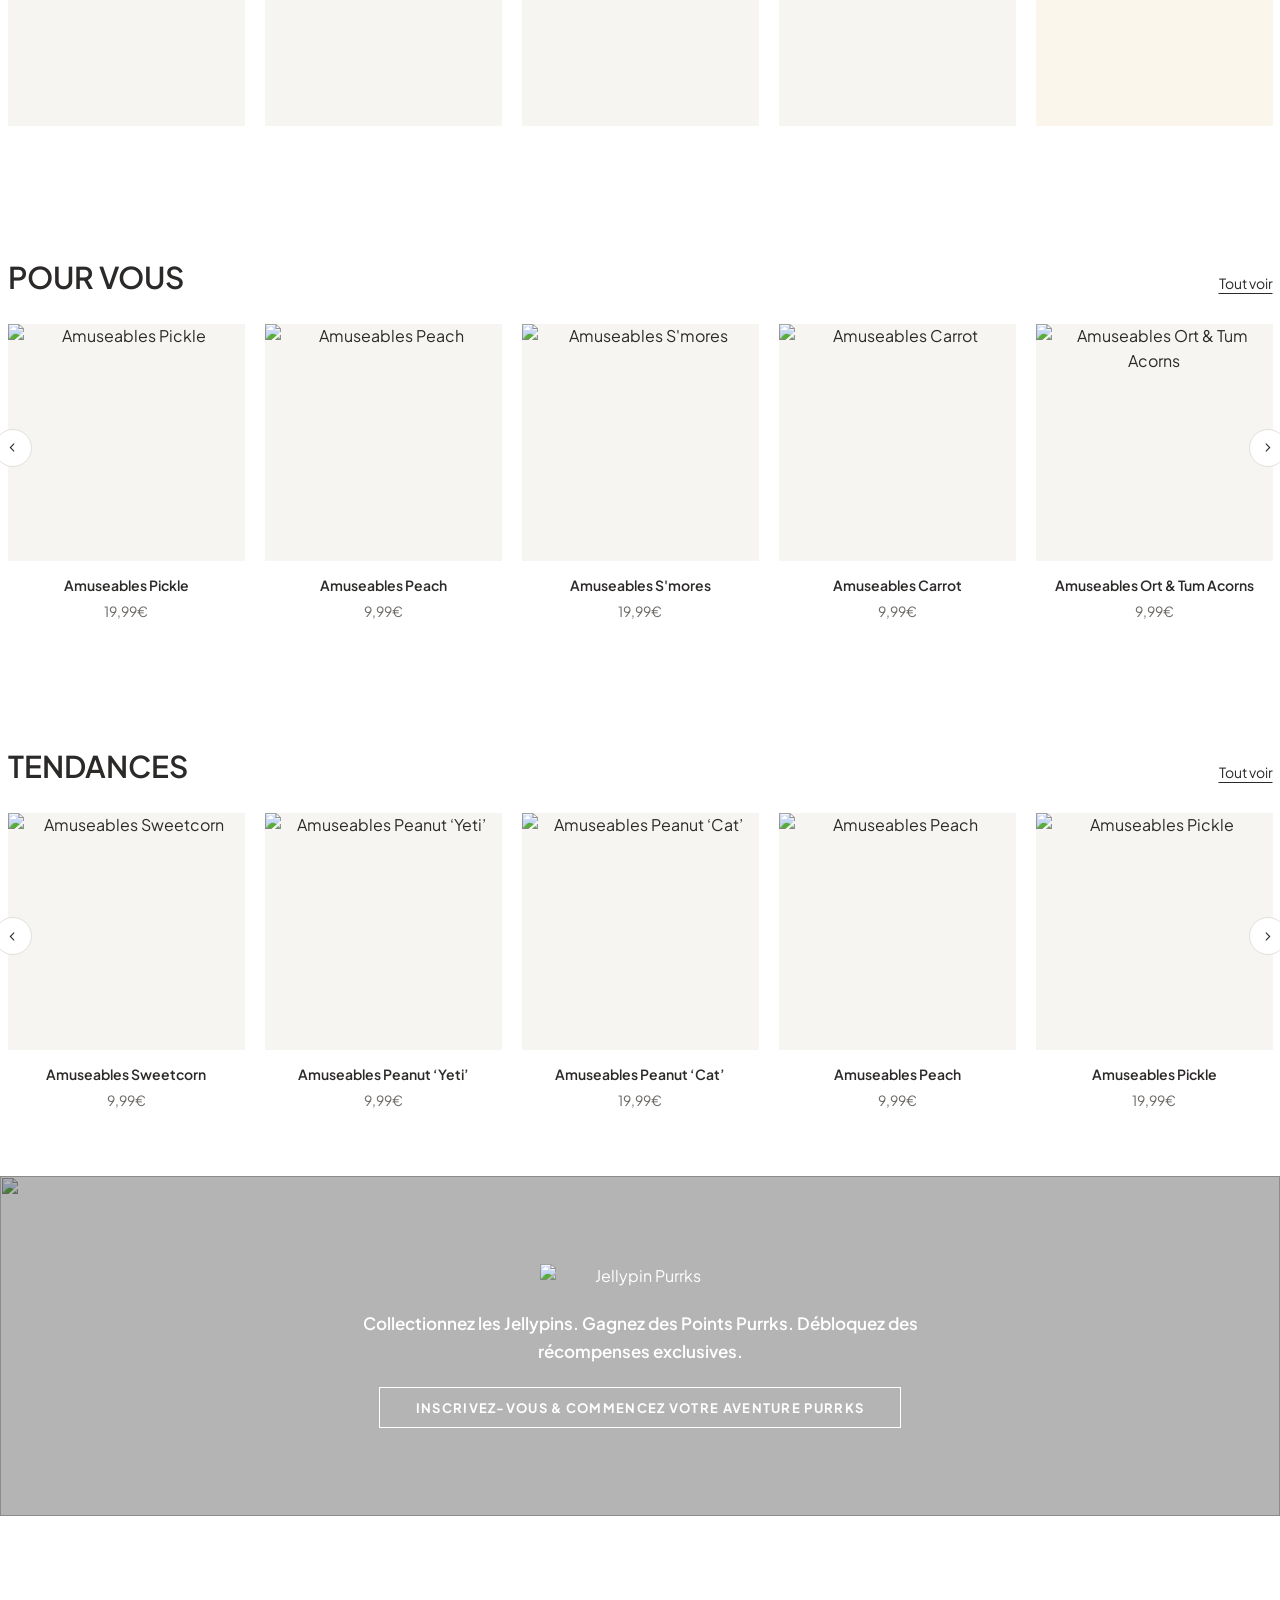
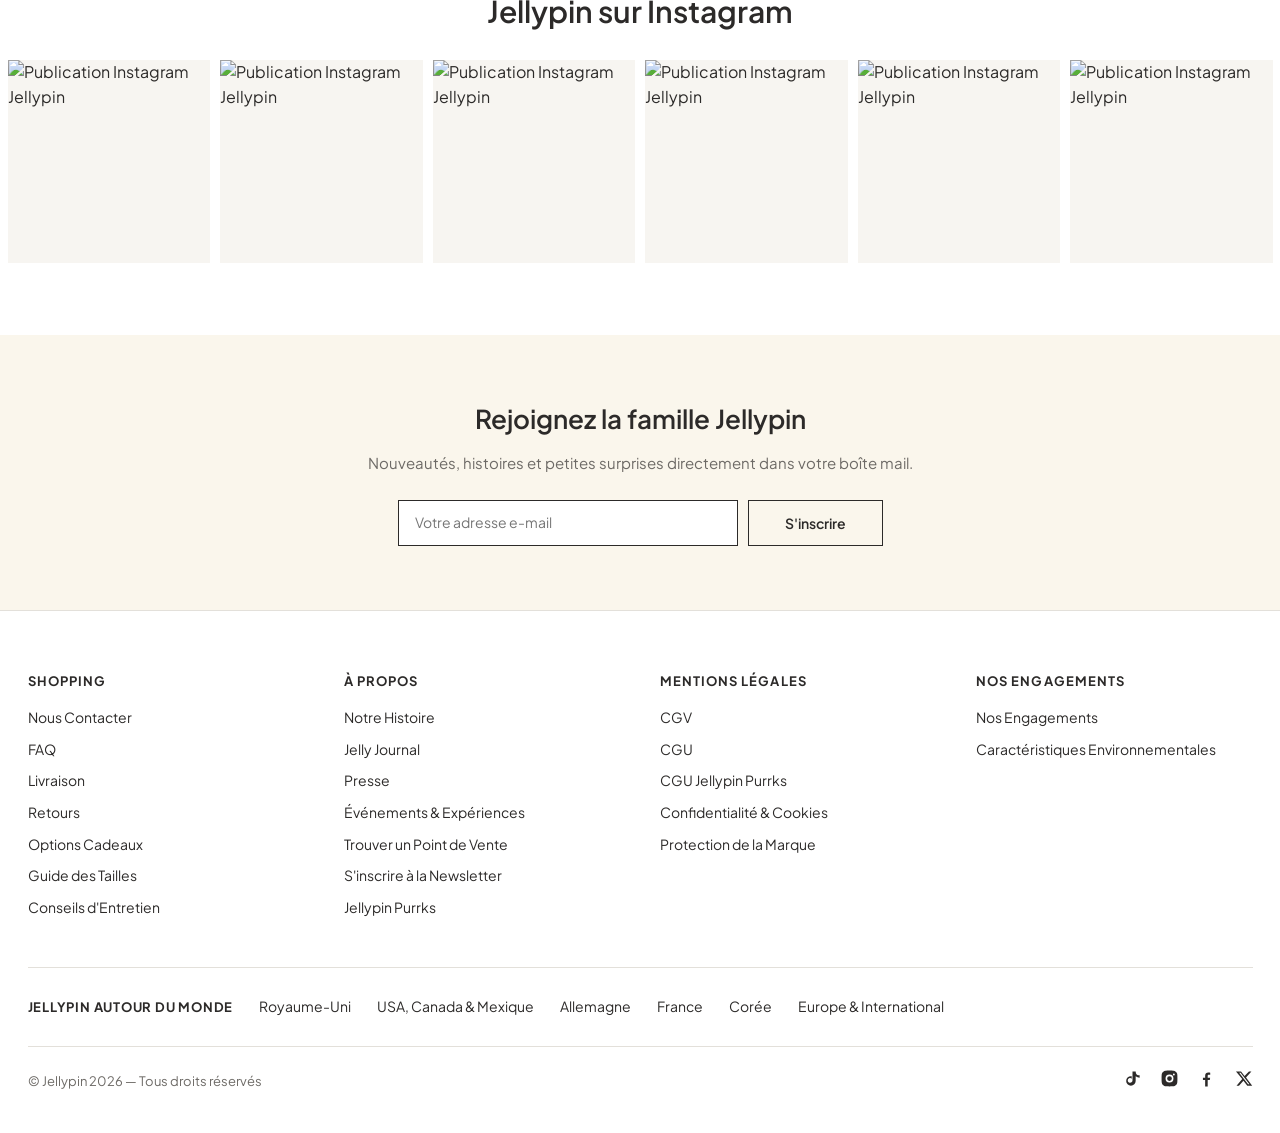
==== commit 3d5dbfa3: "Retire le compte a rebours destockage, refond la page shipping - Supprime le bandeau urgence "DESTOC" ====
--- a/index.html
+++ b/index.html
@@ -18,9 +18,6 @@
 <!-- ====================================================================
      Bandeau promotionnel
      ==================================================================== -->
-<div class="urgency-bar">
-  🔥 DÉSTOCKAGE — Il ne reste que <span class="urgency-bar__timer" id="urgency-timer">48:00:00</span> pour commander avant la fin des offres !
-</div>
 <div class="promo-bar">
   🚚 Livraison offerte dès 2&nbsp;&euro;&ensp;|&ensp;⚡ Expédié en 24h, livré en 3 jours &mdash; <a href="#" data-open-cart>Voir nos offres</a>
 </div>
--- a/styles.css
+++ b/styles.css
@@ -0,0 +1,855 @@
+﻿/* ==========================================================================
+   Reproduction de la page d'accueil fr.jellypin.com
+   ========================================================================== */
+
+:root{
+  --ink:#2c2a29;
+  --cream:#f1deab;
+  --cream-light:#faf6ec;
+  --burgundy:#6d1230;
+  --line:#e3e0da;
+  --grey:#6d6a66;
+  --max:1265px;
+}
+
+*,*::before,*::after{box-sizing:border-box}
+
+html{-webkit-text-size-adjust:100%}
+
+body{
+  margin:0;
+  font-family:"Plus Jakarta Sans",Arial,Helvetica,sans-serif;
+  font-size:16px;
+  line-height:1.55;
+  color:var(--ink);
+  background:#fff;
+  overflow-x:hidden;
+}
+
+img{display:block;max-width:100%}
+a{color:inherit;text-decoration:none}
+button{font:inherit;color:inherit;background:none;border:0;cursor:pointer}
+h1,h2,h3,p{margin:0}
+
+.container{width:100%;max-width:var(--max);margin:0 auto;padding:0 20px}
+
+/* Bouton contour, style Jellypin -------------------------------------------- */
+.btn{
+  display:inline-block;
+  padding:8px 36px;
+  font-size:14px;
+  font-weight:600;
+  line-height:1.6;
+  border:1px solid var(--ink);
+  border-radius:0;
+  background:transparent;
+  color:var(--ink);
+  transition:background-color .2s ease,color .2s ease;
+}
+.btn:hover{background:var(--ink);color:#fff}
+.btn--light{border-color:#fff;color:#fff}
+.btn--light:hover{background:#fff;color:var(--ink)}
+
+/* ==========================================================================
+   Bandeau promo
+   ========================================================================== */
+.promo-bar{
+  background:var(--ink);
+  color:#fff;
+  text-align:center;
+  font-size:13px;
+  letter-spacing:.02em;
+  padding:9px 20px;
+}
+.promo-bar a{text-decoration:underline;text-underline-offset:3px}
+
+/* ==========================================================================
+   En-tete
+   ========================================================================== */
+.header{
+  position:sticky;
+  top:0;
+  z-index:60;
+  background:#fff;
+  border-bottom:1px solid var(--line);
+}
+
+.header__top{
+  display:grid;
+  grid-template-columns:1fr auto 1fr;
+  align-items:center;
+  gap:24px;
+  padding:18px 20px 14px;
+  max-width:var(--max);
+  margin:0 auto;
+}
+
+.search{position:relative;max-width:320px;width:100%}
+.search input{
+  width:100%;
+  padding:9px 14px 9px 38px;
+  font:inherit;
+  font-size:14px;
+  color:var(--ink);
+  background:#f5f3ef;
+  border:1px solid transparent;
+  border-radius:999px;
+  outline:none;
+}
+.search input::placeholder{color:var(--grey)}
+.search input:focus{border-color:var(--ink);background:#fff}
+.search svg{
+  position:absolute;
+  left:14px;top:50%;
+  width:15px;height:15px;
+  transform:translateY(-50%);
+  fill:var(--ink);
+  pointer-events:none;
+}
+.search-dropdown{
+  position:absolute;
+  top:calc(100% + 6px);
+  left:0;right:0;
+  background:#fff;
+  border:1px solid #e5e5e5;
+  border-radius:12px;
+  box-shadow:0 8px 24px rgba(0,0,0,.12);
+  list-style:none;
+  margin:0;padding:6px 0;
+  z-index:999;
+  max-height:380px;
+  overflow-y:auto;
+}
+.search-dropdown__item{
+  display:flex;
+  align-items:center;
+  gap:12px;
+  padding:10px 14px;
+  cursor:pointer;
+  transition:background .15s;
+}
+.search-dropdown__item:hover{background:#f7f7f7;}
+.search-dropdown__item img{
+  width:44px;height:44px;
+  object-fit:contain;border-radius:8px;
+  background:#f0f0f0;flex-shrink:0;
+}
+.search-dropdown__item span{flex:1;font-size:14px;font-weight:500;color:var(--ink);}
+.search-dropdown__item small{font-size:13px;color:#888;white-space:nowrap;}
+
+.logo{display:block;text-align:center}
+.logo__mark{
+  display:inline-block;
+  font-size:30px;
+  font-weight:700;
+  letter-spacing:.01em;
+  line-height:1.1;
+  color:var(--ink);
+}
+.logo__mark::first-letter{color:var(--burgundy)}
+
+.header__actions{
+  display:flex;
+  justify-content:flex-end;
+  align-items:center;
+  gap:20px;
+}
+.header__actions a{position:relative;display:flex;align-items:center}
+.header__actions svg{width:21px;height:21px;fill:none;stroke:var(--ink);stroke-width:1.5}
+.cart-count{
+  position:absolute;
+  top:-6px;right:-8px;
+  min-width:16px;height:16px;
+  padding:0 4px;
+  font-size:10px;
+  font-weight:700;
+  line-height:16px;
+  text-align:center;
+  color:#fff;
+  background:var(--ink);
+  border-radius:999px;
+}
+
+/* Navigation --------------------------------------------------------------- */
+.nav{padding:0 20px 14px;max-width:var(--max);margin:0 auto}
+.nav ul{
+  display:flex;
+  flex-wrap:wrap;
+  gap:6px 26px;
+  margin:0;
+  padding:0;
+  list-style:none;
+}
+.nav a{
+  display:inline-block;
+  padding:6px 0;
+  font-size:13px;
+  font-weight:600;
+  letter-spacing:.06em;
+  text-transform:uppercase;
+  border-bottom:2px solid transparent;
+}
+.nav a:hover{border-bottom-color:var(--ink)}
+
+/* ==========================================================================
+   Carrousel heros
+   ========================================================================== */
+.hero{position:relative;overflow:hidden}
+.hero__track{display:flex;transition:transform .55s cubic-bezier(.4,0,.2,1)}
+.hero__slide{
+  flex:0 0 100%;
+  display:flex;
+  min-height:704px;
+}
+.hero__panel{
+  flex:0 0 33.333%;
+  display:flex;
+  flex-direction:column;
+  justify-content:center;
+  gap:18px;
+  padding:32px 48px;
+  background:var(--cream);
+}
+.hero__panel h2{font-size:26px;font-weight:600;line-height:1.25}
+.hero__panel p{font-size:15px;line-height:1.7}
+.hero__panel .btn{align-self:flex-start}
+.hero__panel--dark{background:var(--burgundy);color:#fff}
+.hero__media{flex:1 1 auto;overflow:hidden}
+.hero__media img{width:100%;height:100%;object-fit:cover}
+
+.hero__arrow{
+  position:absolute;
+  top:50%;
+  z-index:5;
+  display:grid;
+  place-items:center;
+  width:40px;height:40px;
+  transform:translateY(-50%);
+  background:rgba(255,255,255,.85);
+  border-radius:999px;
+}
+.hero__arrow--prev{left:16px}
+.hero__arrow--next{right:16px}
+.hero__arrow svg{width:14px;height:14px;stroke:var(--ink);stroke-width:2;fill:none}
+
+.hero__dots{
+  position:absolute;
+  left:0;right:0;bottom:20px;
+  display:flex;
+  justify-content:center;
+  gap:9px;
+}
+.hero__dots button{
+  width:9px;height:9px;
+  background:rgba(44,42,41,.3);
+  border-radius:999px;
+}
+.hero__dots button[aria-current="true"]{background:var(--ink)}
+
+/* ==========================================================================
+   Rail de produits
+   ========================================================================== */
+.rail{padding:56px 0}
+.rail__head{
+  display:flex;
+  align-items:baseline;
+  justify-content:space-between;
+  gap:16px;
+  margin-bottom:24px;
+}
+.rail__head h2{font-size:30px;font-weight:600}
+.rail__head a{font-size:14px;text-decoration:underline;text-underline-offset:4px}
+
+.rail__viewport{position:relative}
+.rail__scroller{
+  display:flex;
+  gap:20px;
+  overflow-x:auto;
+  scroll-snap-type:x mandatory;
+  scroll-behavior:smooth;
+  padding-bottom:8px;
+  scrollbar-width:none;
+}
+.rail__scroller::-webkit-scrollbar{display:none}
+
+.card{
+  flex:0 0 calc((100% - 80px)/5);
+  scroll-snap-align:start;
+  text-align:center;
+}
+.card__img{
+  position:relative;
+  aspect-ratio:1;
+  overflow:hidden;
+  background:#f7f5f1;
+}
+.card__img img{width:100%;height:100%;object-fit:cover;transition:transform .4s ease}
+.card:hover .card__img img{transform:scale(1.04)}
+.card__wish{
+  position:absolute;
+  top:10px;right:10px;
+  display:grid;place-items:center;
+  width:30px;height:30px;
+  background:rgba(255,255,255,.9);
+  border-radius:999px;
+}
+.card__wish svg{width:15px;height:15px;fill:none;stroke:var(--ink);stroke-width:1.5}
+.card__name{margin-top:14px;font-size:14px;font-weight:600}
+.card__price{margin-top:4px;font-size:14px;color:var(--grey)}
+
+.rail__arrow{
+  position:absolute;
+  top:calc(50% - 30px);
+  z-index:5;
+  display:grid;place-items:center;
+  width:38px;height:38px;
+  transform:translateY(-50%);
+  background:#fff;
+  border:1px solid var(--line);
+  border-radius:999px;
+}
+.rail__arrow--prev{left:-14px}
+.rail__arrow--next{right:-14px}
+.rail__arrow svg{width:13px;height:13px;stroke:var(--ink);stroke-width:2;fill:none}
+
+/* ==========================================================================
+   Trio de categories
+   ========================================================================== */
+.trio{padding:40px 0 64px}
+.trio__grid{display:grid;grid-template-columns:repeat(3,1fr);gap:20px}
+.trio__item{text-align:center}
+.trio__item figure{margin:0;overflow:hidden;aspect-ratio:634/761}
+.trio__item img{width:100%;height:100%;object-fit:cover;transition:transform .5s ease}
+.trio__item:hover img{transform:scale(1.04)}
+.trio__item figcaption{margin-top:16px;font-size:17px;font-weight:600}
+
+/* ==========================================================================
+   Bloc de marque
+   ========================================================================== */
+.brand{padding:24px 0 64px;text-align:center}
+.brand h2{max-width:760px;margin:0 auto;font-size:30px;font-weight:600;line-height:1.3}
+.brand p{max-width:820px;margin:20px auto 0;font-size:15px;line-height:1.8;color:var(--grey)}
+
+.brand__banner{margin:44px 0 0;aspect-ratio:16/7.5;overflow:hidden}
+.brand__banner img{width:100%;height:100%;object-fit:cover}
+
+.brand__cta{margin-top:44px}
+.brand__cta h2{font-size:30px;font-weight:600}
+.brand__cta .btn{margin-top:22px}
+
+/* ==========================================================================
+   Grille de categories
+   ========================================================================== */
+.cats{padding:16px 0 72px}
+.cats__grid{display:grid;grid-template-columns:repeat(5,1fr);gap:20px}
+.cats__item{text-align:center}
+.cats__item figure{margin:0;overflow:hidden;aspect-ratio:634/761;background:#f7f5f1}
+.cats__item img{width:100%;height:100%;object-fit:cover;transition:transform .5s ease}
+.cats__item:hover img{transform:scale(1.04)}
+.cats__item figcaption{margin-top:14px;font-size:15px;font-weight:600}
+.cats__item--last figure{display:grid;place-items:center;background:var(--cream-light)}
+.cats__item--last span{font-size:17px;font-weight:600;text-decoration:underline;text-underline-offset:5px}
+
+/* ==========================================================================
+   Banniere Purrks
+   ========================================================================== */
+.purrks{position:relative;color:#fff;text-align:center}
+.purrks__bg{position:absolute;inset:0}
+.purrks__bg img{width:100%;height:100%;object-fit:cover}
+.purrks__bg::after{content:"";position:absolute;inset:0;background:rgba(44,42,41,.35)}
+.purrks__inner{
+  position:relative;
+  z-index:2;
+  display:flex;
+  flex-direction:column;
+  align-items:center;
+  gap:22px;
+  padding:88px 20px;
+}
+.purrks__logo{width:200px;height:auto}
+.purrks p{max-width:560px;font-size:17px;font-weight:600;line-height:1.6}
+.purrks span{font-size:13px;font-weight:700;letter-spacing:.1em;text-transform:uppercase}
+
+/* ==========================================================================
+   Instagram
+   ========================================================================== */
+.insta{padding:72px 0}
+.insta h2{margin-bottom:26px;font-size:30px;font-weight:600;text-align:center}
+.insta__grid{display:grid;grid-template-columns:repeat(6,1fr);gap:10px}
+.insta__grid figure{margin:0;aspect-ratio:1;overflow:hidden;background:#f7f5f1}
+.insta__grid img{width:100%;height:100%;object-fit:cover;transition:transform .5s ease}
+.insta__grid figure:hover img{transform:scale(1.06)}
+
+/* ==========================================================================
+   Newsletter
+   ========================================================================== */
+.newsletter{background:var(--cream-light);padding:64px 20px;text-align:center}
+.newsletter h2{font-size:26px;font-weight:600}
+.newsletter p{margin-top:12px;font-size:15px;color:var(--grey)}
+.newsletter form{display:flex;gap:10px;justify-content:center;margin-top:26px;flex-wrap:wrap}
+.newsletter input{
+  width:340px;
+  padding:11px 16px;
+  font:inherit;font-size:14px;
+  background:#fff;
+  border:1px solid var(--ink);
+  outline:none;
+}
+
+/* ==========================================================================
+   Pied de page
+   ========================================================================== */
+.footer{border-top:1px solid var(--line);padding:60px 0 0;font-size:14px}
+.footer h3{
+  margin-bottom:16px;
+  font-size:13px;
+  font-weight:700;
+  letter-spacing:.08em;
+  text-transform:uppercase;
+}
+.footer ul{margin:0;padding:0;list-style:none;display:grid;gap:10px}
+.footer a:hover{text-decoration:underline;text-underline-offset:3px}
+
+.footer__cols{display:grid;grid-template-columns:repeat(4,1fr);gap:40px}
+
+.footer__region{
+  display:flex;
+  flex-wrap:wrap;
+  align-items:center;
+  gap:12px 26px;
+  margin-top:48px;
+  padding-top:28px;
+  border-top:1px solid var(--line);
+}
+.footer__region strong{font-size:13px;letter-spacing:.06em;text-transform:uppercase}
+
+.footer__bottom{
+  display:flex;
+  flex-wrap:wrap;
+  align-items:center;
+  justify-content:space-between;
+  gap:18px;
+  margin-top:28px;
+  padding:22px 0 40px;
+  border-top:1px solid var(--line);
+  color:var(--grey);
+  font-size:13px;
+}
+.footer__social{display:flex;gap:18px}
+.footer__social svg{width:19px;height:19px;fill:var(--ink)}
+
+/* ==========================================================================
+   Page categorie
+   ========================================================================== */
+.cat__head{padding:8px 0 26px;text-align:center}
+.cat__head h1{font-size:34px;font-weight:600;letter-spacing:.04em}
+.cat__intro{max-width:640px;margin:12px auto 0;font-size:15px;color:var(--grey)}
+
+.cat__subs{
+  display:flex;
+  flex-wrap:wrap;
+  justify-content:center;
+  gap:10px 12px;
+  margin-bottom:30px;
+}
+.cat__subs a{
+  padding:8px 18px;
+  font-size:13px;
+  font-weight:600;
+  border:1px solid var(--line);
+  border-radius:999px;
+  transition:border-color .2s ease,background-color .2s ease;
+}
+.cat__subs a:hover{border-color:var(--ink);background:var(--cream-light)}
+
+.cat__bar{
+  display:flex;
+  align-items:center;
+  justify-content:space-between;
+  gap:16px;
+  padding:14px 0;
+  border-top:1px solid var(--line);
+  border-bottom:1px solid var(--line);
+  font-size:14px;
+}
+.cat__filter{font-weight:600;text-decoration:underline;text-underline-offset:4px}
+.cat__bar p{color:var(--grey)}
+.cat__sort{display:flex;align-items:center;gap:8px;font-weight:600}
+.cat__sort select{font:inherit;font-size:14px;padding:6px 8px;border:1px solid var(--line);background:#fff}
+
+.cat__grid{
+  display:grid;
+  grid-template-columns:repeat(4,1fr);
+  gap:32px 20px;
+  padding:34px 0 72px;
+}
+.cat__grid .card{flex:none}
+
+.card__badge{
+  position:absolute;
+  top:10px;left:10px;
+  z-index:2;
+  padding:3px 9px;
+  font-size:11px;
+  font-weight:700;
+  letter-spacing:.04em;
+  color:var(--ink);
+  background:var(--cream);
+}
+
+.cat__empty{padding:40px 0 80px;text-align:center;color:var(--grey)}
+
+/* ==========================================================================
+   Fiche produit
+   ========================================================================== */
+.crumbs{padding:22px 0;font-size:13px;color:var(--grey)}
+.crumbs a:hover{text-decoration:underline;text-underline-offset:3px}
+.crumbs span{color:var(--ink)}
+
+.pdp{display:grid;grid-template-columns:1.15fr 1fr;gap:48px;align-items:start}
+
+.pdp__gallery{display:grid;grid-template-columns:80px 1fr;gap:14px}
+.pdp__thumbs{display:grid;gap:10px;align-content:start}
+.pdp__thumbs button{padding:0;border:1px solid transparent;background:#f7f5f1;aspect-ratio:1;overflow:hidden}
+.pdp__thumbs button[aria-current="true"]{border-color:var(--ink)}
+.pdp__thumbs img{width:100%;height:100%;object-fit:cover}
+.pdp__main{background:#f7f5f1;aspect-ratio:1;overflow:hidden}
+.pdp__main img{width:100%;height:100%;object-fit:cover}
+
+.pdp__info h1{font-size:30px;font-weight:600;line-height:1.25}
+.pdp__price{margin-top:10px;font-size:22px;font-weight:600}
+
+.pdp__rating{display:flex;align-items:center;gap:8px;margin-top:10px;font-size:14px;color:var(--grey)}
+.stars{color:#f0a500;letter-spacing:1px}
+.pdp__rating a{text-decoration:underline;text-underline-offset:3px}
+
+.pdp__sizelink{
+  margin-top:18px;
+  font-size:14px;
+  font-weight:600;
+  text-decoration:underline;
+  text-underline-offset:4px;
+}
+
+.pdp__dims{display:grid;gap:8px;margin:20px 0 0;font-size:14px}
+.pdp__dims div{display:flex;gap:10px}
+.pdp__dims dt{font-weight:600;min-width:96px}
+.pdp__dims dd{margin:0;color:var(--grey)}
+
+.pdp__wish{width:100%;margin-top:26px;padding:14px 36px;font-size:18px;font-weight:500;background:#fff}
+
+.btn-cart{
+  display:block;
+  width:100%;
+  margin-top:12px;
+  padding:14px 36px;
+  font-size:18px;
+  font-weight:500;
+  color:var(--ink);
+  background:#33cee5;
+  border:0;
+  border-radius:0;
+  transition:filter .2s ease;
+}
+.btn-cart:hover{filter:brightness(.93)}
+.btn-cart:disabled{background:#e6e3dd;color:var(--grey);cursor:not-allowed;filter:none}
+
+.pdp__added{margin-top:12px;font-size:14px;font-weight:600;color:#8a6d1f}
+
+/* Accordeons --------------------------------------------------------------- */
+.acc{margin-top:34px;border-top:1px solid var(--line)}
+.acc__item{border-bottom:1px solid var(--line)}
+.acc__item summary{
+  padding:16px 0;
+  font-size:13px;
+  font-weight:700;
+  letter-spacing:.08em;
+  text-transform:uppercase;
+  cursor:pointer;
+  list-style:none;
+}
+.acc__item summary::-webkit-details-marker{display:none}
+.acc__item summary::after{content:"+";float:right;font-size:18px;font-weight:400}
+.acc__item[open] summary::after{content:"\2013"}
+.acc__body{padding:0 0 20px;font-size:15px;line-height:1.8;color:var(--grey)  overflow-x:hidden;
+}
+.acc__body p+p{margin-top:14px}
+
+/* Avis --------------------------------------------------------------------- */
+.reviews{margin-top:72px;padding-top:36px;border-top:1px solid var(--line)}
+.reviews__head{display:flex;flex-wrap:wrap;align-items:center;gap:18px}
+.reviews__head h2{font-size:22px;font-weight:600;letter-spacing:.06em}
+.reviews__head p{display:flex;align-items:center;gap:8px;font-size:14px;color:var(--grey)}
+.reviews__head .btn{margin-left:auto}
+.reviews__note{margin-top:16px;max-width:760px;font-size:13px;line-height:1.7;color:var(--grey)}
+.reviews__list{display:grid;grid-template-columns:repeat(2,1fr);gap:28px;margin-top:30px}
+.review h3{font-size:16px;font-weight:600}
+.review .stars{margin-top:4px;font-size:14px}
+.review__meta{margin:6px 0 8px;font-size:13px;color:var(--grey)}
+.review p:last-child{font-size:15px;line-height:1.7}
+
+/* ==========================================================================
+   Adaptatif
+   ========================================================================== */
+@media (max-width:1100px){
+  .card{flex-basis:calc((100% - 60px)/4)}
+  .cats__grid{grid-template-columns:repeat(3,1fr)}
+  .insta__grid{grid-template-columns:repeat(4,1fr)}
+  .cat__grid{grid-template-columns:repeat(3,1fr)}
+}
+
+@media (max-width:900px){
+  .header__top{grid-template-columns:1fr auto 1fr;gap:12px}
+  .search{max-width:200px}
+  .logo__mark{font-size:24px}
+  .nav ul{gap:4px 18px}
+  .nav a{font-size:12px}
+  .hero__slide{flex-direction:column;min-height:0}
+  .hero__panel{flex:0 0 auto;padding:32px 24px;order:2}
+  .hero__media{aspect-ratio:4/3}
+  .card{flex-basis:calc((100% - 40px)/3)}
+  .trio__grid{grid-template-columns:1fr}
+  .footer__cols{grid-template-columns:repeat(2,1fr)}
+  .pdp{grid-template-columns:1fr;gap:32px}
+  .reviews__list{grid-template-columns:1fr}
+}
+
+.search-toggle{
+  display:none;
+  background:none;border:none;cursor:pointer;padding:4px;
+  color:var(--ink);
+}
+.search-toggle svg{width:22px;height:22px;fill:var(--ink);display:block;}
+.search-overlay{
+  display:none;
+  position:fixed;top:0;left:0;right:0;
+  background:#fff;
+  padding:14px 16px;
+  z-index:1000;
+  box-shadow:0 4px 16px rgba(0,0,0,.12);
+  align-items:center;gap:10px;
+}
+.search-overlay.open{display:flex;}
+.search-overlay input{
+  flex:1;border:1.5px solid #ddd;border-radius:50px;
+  padding:10px 18px;font-size:16px;outline:none;
+}
+.search-overlay input:focus{border-color:var(--ink);}
+.search-overlay__close{
+  background:none;border:none;font-size:24px;cursor:pointer;color:#888;padding:0 4px;
+}
+.search-overlay .search-dropdown{
+  position:fixed;top:62px;left:0;right:0;border-radius:0;border-left:none;border-right:none;
+}
+
+@media (max-width:640px){
+  .header__top{grid-template-columns:1fr auto auto;padding:14px 16px 10px}
+  .search{display:none}
+  .search-toggle{display:flex;align-items:center;}
+  .nav{overflow-x:auto}
+  .nav ul{flex-wrap:nowrap}
+  .nav a{white-space:nowrap}
+  .rail__head h2,.brand h2,.brand__cta h2,.insta h2{font-size:24px}
+  .card{flex-basis:calc((100% - 20px)/2)}
+  .cats__grid{grid-template-columns:repeat(2,1fr)}
+  .insta__grid{grid-template-columns:repeat(3,1fr)}
+  .cat__grid{grid-template-columns:repeat(2,1fr);gap:24px 14px}
+  .cat__head h1{font-size:26px}
+  .cat__bar{flex-wrap:wrap;gap:10px}
+  .rail__arrow{display:none}
+  .newsletter input{width:100%}
+  .pdp__gallery{grid-template-columns:1fr}
+  .pdp__thumbs{grid-auto-flow:column;grid-auto-columns:64px;overflow-x:auto;order:2}
+  .pdp__info h1{font-size:24px}
+}
+
+/* ==========================================================================
+   Tiroir panier / paiement
+   ========================================================================== */
+.drawer-overlay{display:none;position:fixed;inset:0;background:rgba(0,0,0,.45);z-index:900}
+.drawer-overlay.open{display:block}
+.drawer{
+  position:fixed;top:0;right:0;width:min(420px,100vw);height:100vh;
+  background:#fff;z-index:901;
+  display:flex;flex-direction:column;padding:24px 20px;gap:16px;
+  transform:translateX(100%);transition:transform .3s cubic-bezier(.4,0,.2,1);
+  overflow-y:auto;box-shadow:-4px 0 24px rgba(0,0,0,.12)
+}
+.drawer.open{transform:none}
+.drawer__head{display:flex;justify-content:space-between;align-items:center}
+.drawer__head h2{font-size:22px;font-weight:800;margin:0}
+.drawer__close{font-size:24px;line-height:1;padding:4px 8px;border-radius:2px}
+.drawer__close:hover{background:var(--cream)}
+
+.drawer__items{display:flex;flex-direction:column;gap:16px}
+.drawer__item{display:flex;gap:16px;padding-bottom:16px;border-bottom:1px solid var(--line)}
+.drawer__item img{width:84px;height:84px;object-fit:contain;background:var(--cream-light);flex-shrink:0}
+.drawer__item-info{flex:1;display:flex;flex-direction:column;gap:6px;min-width:0}
+.drawer__item-name{font-size:16px;font-weight:600}
+.drawer__item-price{font-size:20px;font-weight:800}
+.drawer__qty{display:flex;align-items:center;gap:10px;margin-top:2px}
+.drawer__qty-btn{
+  width:26px;height:26px;border:1px solid var(--line);
+  font-size:16px;line-height:1;display:flex;align-items:center;justify-content:center
+}
+.drawer__qty-btn:hover{border-color:var(--burgundy)}
+.drawer__qty span{min-width:16px;text-align:center;font-weight:700}
+.drawer__remove{align-self:flex-start;font-size:13px;text-decoration:underline;color:var(--grey)}
+.drawer__remove:hover{color:var(--burgundy)}
+.drawer__empty{color:var(--grey);font-size:14px;padding:12px 0}
+
+.drawer__shipping{
+  background:var(--cream);padding:10px 14px;
+  font-size:13px;font-weight:700;border-radius:2px
+}
+
+.drawer__spacer{flex:1}
+
+.drawer__total{
+  display:flex;justify-content:space-between;align-items:center;
+  font-size:16px;font-weight:700;padding-top:12px;border-top:1px solid var(--line)
+}
+.drawer__promo{
+  background:var(--cream);color:var(--burgundy);
+  font-size:13px;font-weight:600;padding:8px 12px;margin:0
+}
+.drawer__checkout{
+  display:block;width:100%;text-align:center;
+  background:var(--ink);color:#fff;padding:16px;
+  font-size:16px;font-weight:600;border:0;border-radius:0
+}
+.drawer__checkout:hover{background:var(--burgundy)}
+
+/* --- Modale guide des tailles ------------------------------------------- */
+.sizeguide-overlay{
+  position:fixed;inset:0;z-index:60;
+  background:rgba(0,0,0,.45);
+  opacity:0;visibility:hidden;transition:opacity .2s ease,visibility .2s ease;
+}
+.sizeguide-overlay.open{opacity:1;visibility:visible}
+.sizeguide{
+  position:fixed;z-index:61;
+  top:50%;left:50%;transform:translate(-50%,-46%) scale(.98);
+  width:min(560px,calc(100vw - 32px));
+  max-height:min(80vh,720px);
+  display:flex;flex-direction:column;
+  background:#fff;
+  opacity:0;visibility:hidden;
+  transition:opacity .2s ease,visibility .2s ease,transform .2s ease;
+}
+.sizeguide.open{opacity:1;visibility:visible;transform:translate(-50%,-50%) scale(1)}
+.sizeguide__head{
+  display:flex;align-items:center;justify-content:space-between;
+  gap:16px;padding:20px 24px;border-bottom:1px solid var(--line);
+}
+.sizeguide__head h2{margin:0;font-size:18px;letter-spacing:.02em}
+.sizeguide__close{
+  border:0;background:none;font-size:28px;line-height:1;
+  padding:0 4px;cursor:pointer;color:var(--ink);
+}
+.sizeguide__body{padding:20px 24px 24px;overflow-y:auto}
+.sizeguide__body>p{margin:0 0 16px;font-size:14px;line-height:1.6}
+.sizeguide__table{width:100%;border-collapse:collapse;font-size:14px}
+.sizeguide__table th,.sizeguide__table td{
+  text-align:left;padding:10px 12px;border-bottom:1px solid var(--line);
+}
+.sizeguide__table th{
+  background:var(--cream-light);font-weight:600;
+  font-size:12px;text-transform:uppercase;letter-spacing:.06em;
+}
+.sizeguide__table td:first-child{font-weight:600}
+.sizeguide__note{margin:16px 0 0;font-size:13px;color:#666;line-height:1.6}
+.pdp__sizelink{cursor:pointer}
+
+/* Mention de prix d'appel sur une tuile de categorie */
+/* --- Bannière Jellypin Mystère ------------------------------------------ */
+.mystere-banner{
+  display:flex;
+  align-items:center;
+  background:#1a0a2e;
+  color:#fff;
+  text-decoration:none;
+  overflow:hidden;
+  min-height:180px;
+}
+.mystere-banner__img{
+  position:relative;
+  flex:0 0 220px;
+  height:220px;
+  overflow:hidden;
+}
+.mystere-banner__collage{
+  display:grid;
+  grid-template-columns:1fr 1fr;
+  grid-template-rows:1fr 1fr;
+  width:100%;
+  height:100%;
+}
+.mystere-banner__img img{
+  width:100%;
+  height:100%;
+  object-fit:contain;
+  background:#1a0a2e;
+}
+.mystere-banner__qmark{
+  position:absolute;
+  top:50%;
+  left:50%;
+  transform:translate(-50%,-50%);
+  font-size:100px;
+  font-weight:900;
+  color:#fff;
+  text-shadow:0 4px 20px rgba(0,0,0,.6);
+  line-height:1;
+  pointer-events:none;
+  user-select:none;
+}
+.mystere-banner__body{
+  flex:1;
+  padding:24px 32px;
+}
+.mystere-banner__label{
+  font-size:11px;
+  letter-spacing:.12em;
+  text-transform:uppercase;
+  color:#c9a0ff;
+  margin:0 0 6px;
+}
+.mystere-banner__title{
+  font-size:clamp(22px,4vw,36px);
+  font-weight:800;
+  margin:0 0 8px;
+  line-height:1.1;
+}
+.mystere-banner__sub{
+  font-size:14px;
+  color:rgba(255,255,255,.75);
+  margin:0 0 16px;
+  max-width:420px;
+}
+.mystere-banner__cta{
+  display:inline-block;
+  background:#7c3aed;
+  color:#fff;
+  padding:10px 22px;
+  border-radius:50px;
+  font-size:15px;
+  font-weight:700;
+  transition:background .2s;
+}
+.mystere-banner:hover .mystere-banner__cta{background:#6d28d9;}
+@media(max-width:600px){
+  .mystere-banner{flex-direction:column;}
+  .mystere-banner__img{flex:none;width:100%;height:180px;}
+  .mystere-banner__body{padding:20px 16px;}
+}
+
+.trio__from{
+  display:block;
+  margin-top:4px;
+  font-size:13px;
+  font-weight:600;
+  letter-spacing:.04em;
+  text-transform:uppercase;
+  color:var(--burgundy);
+}
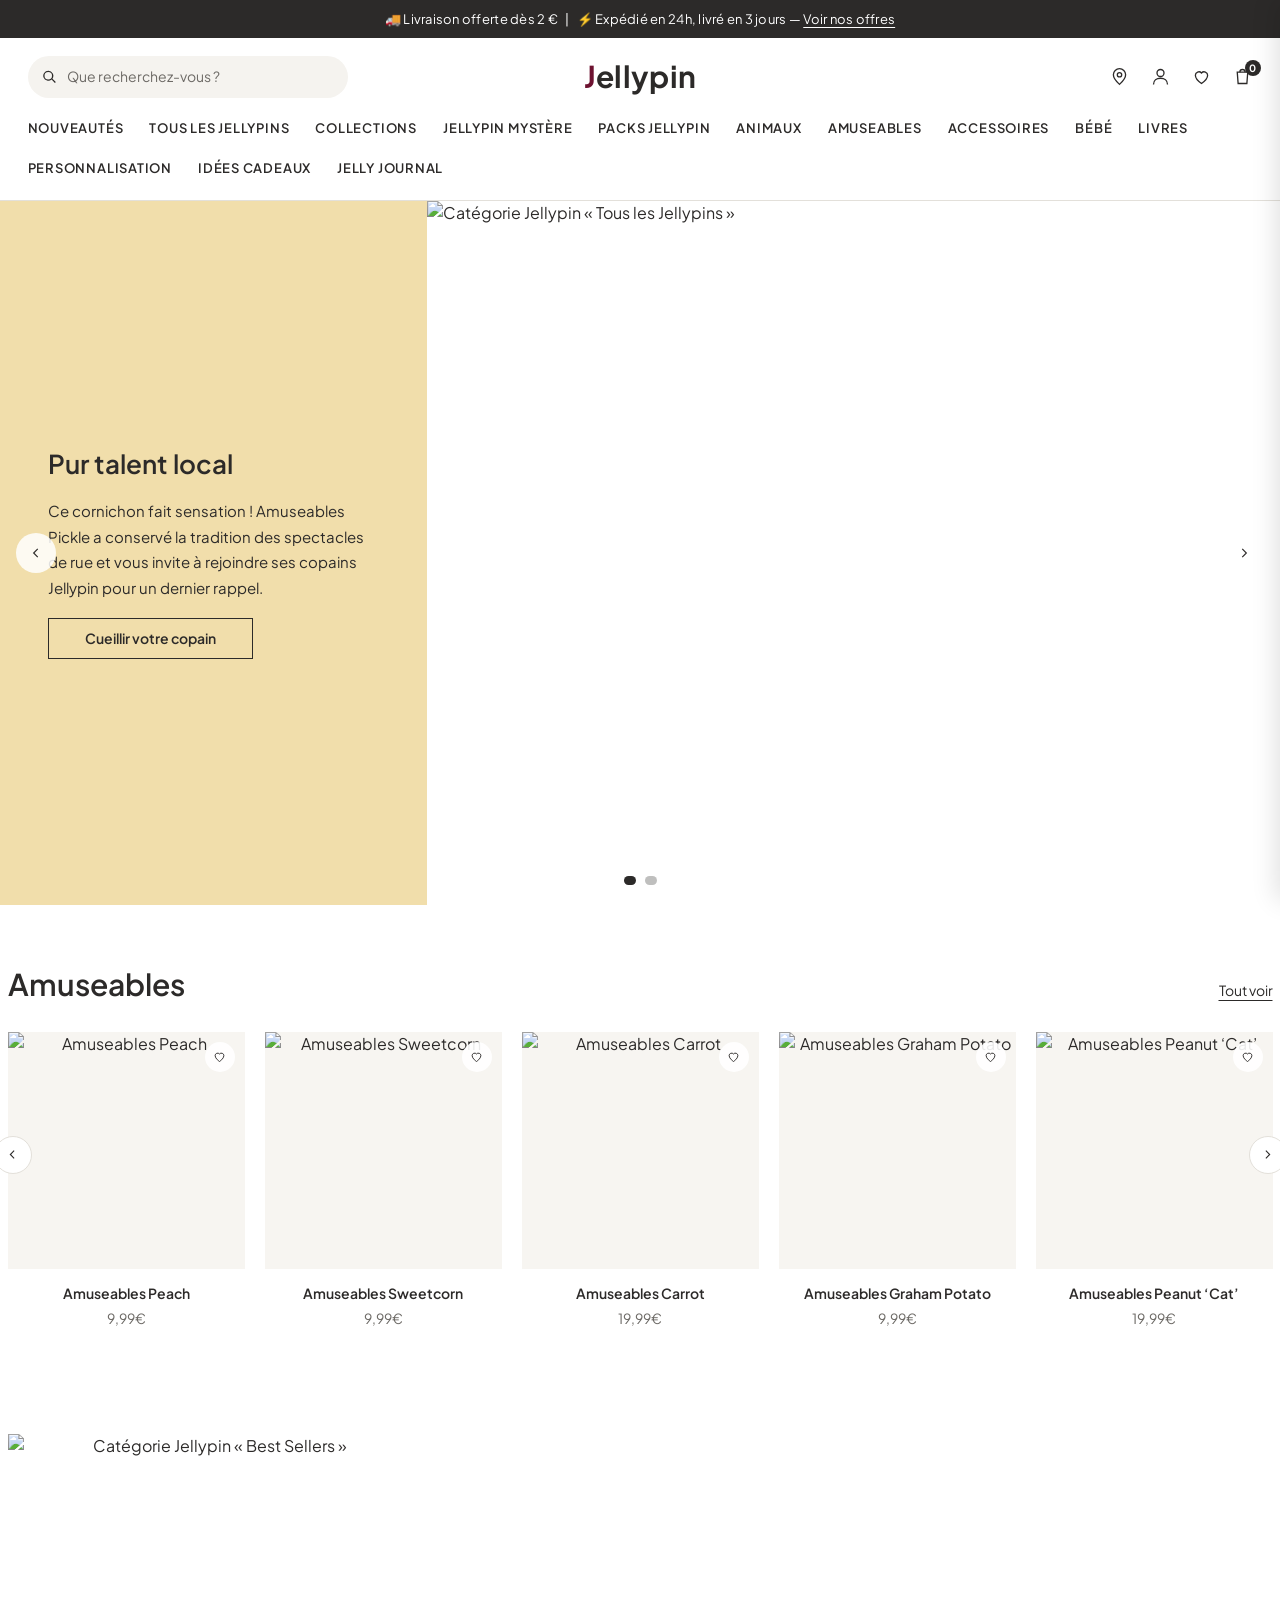
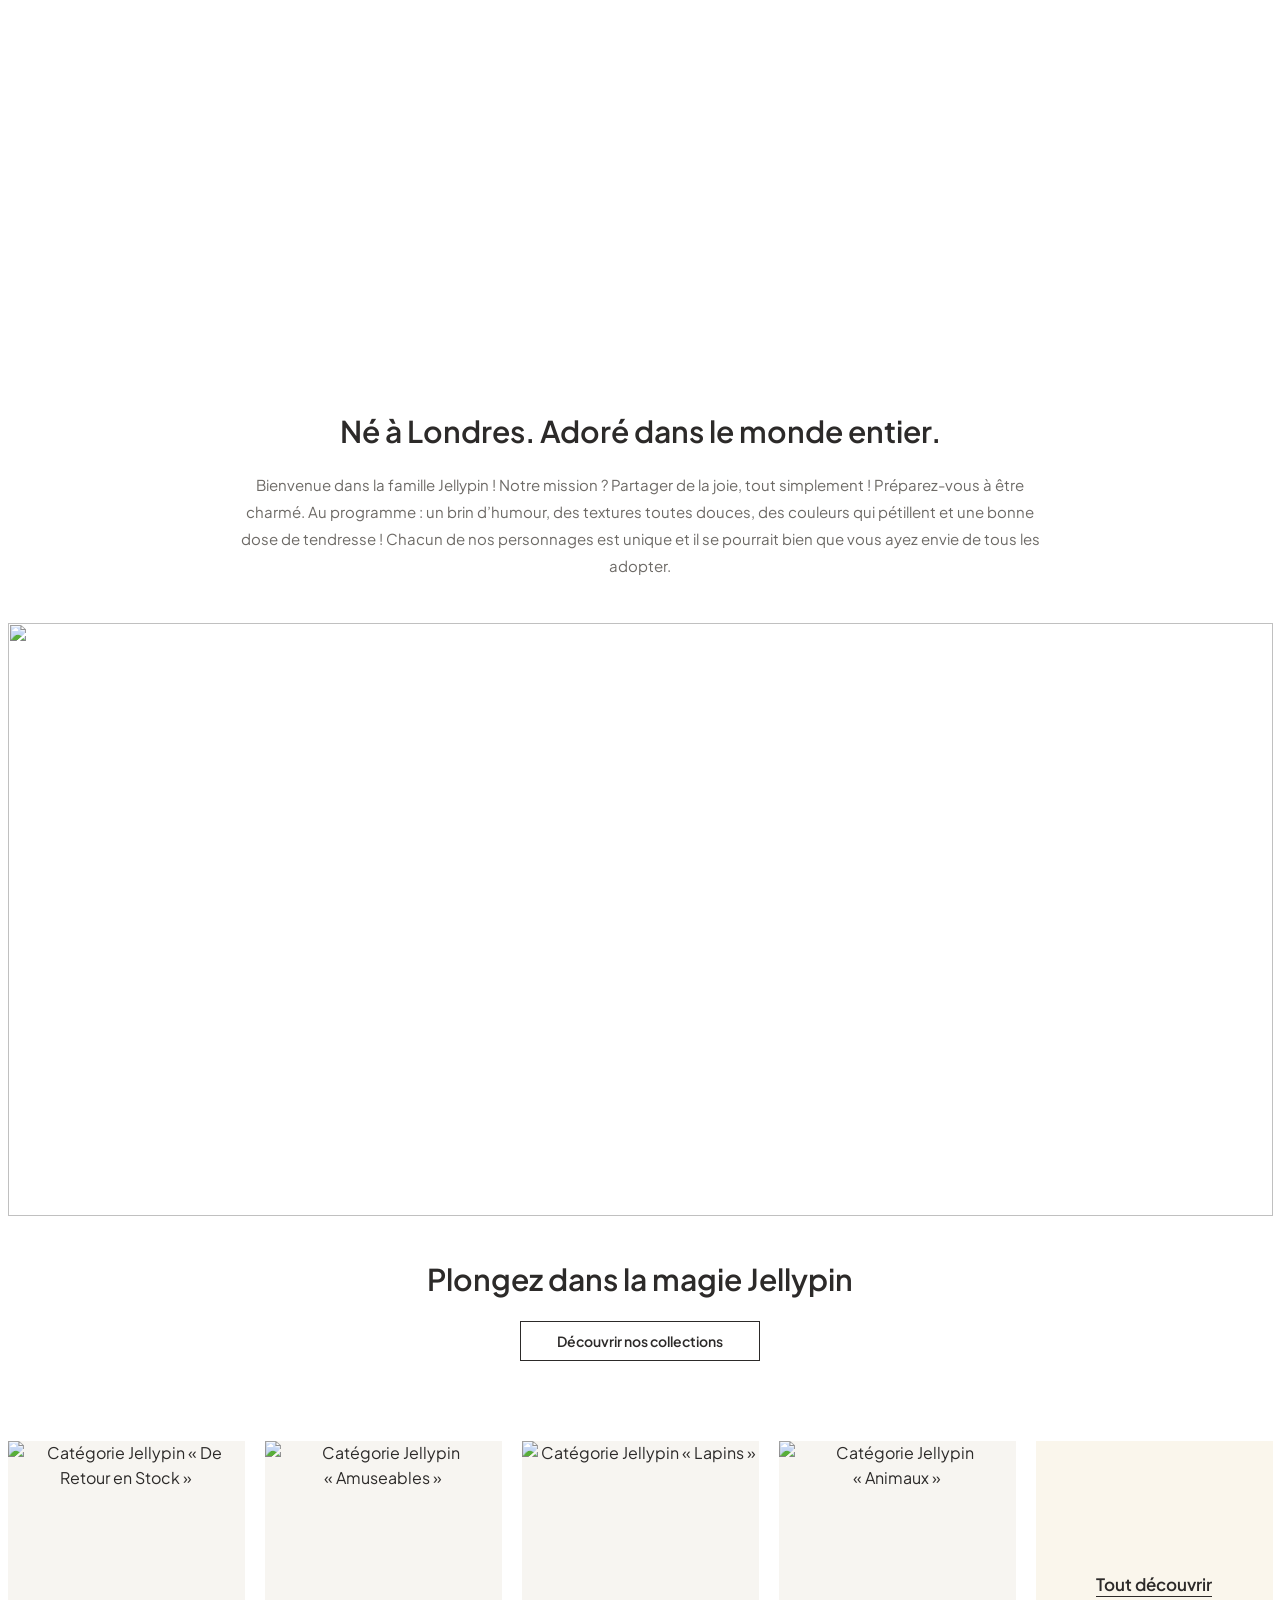
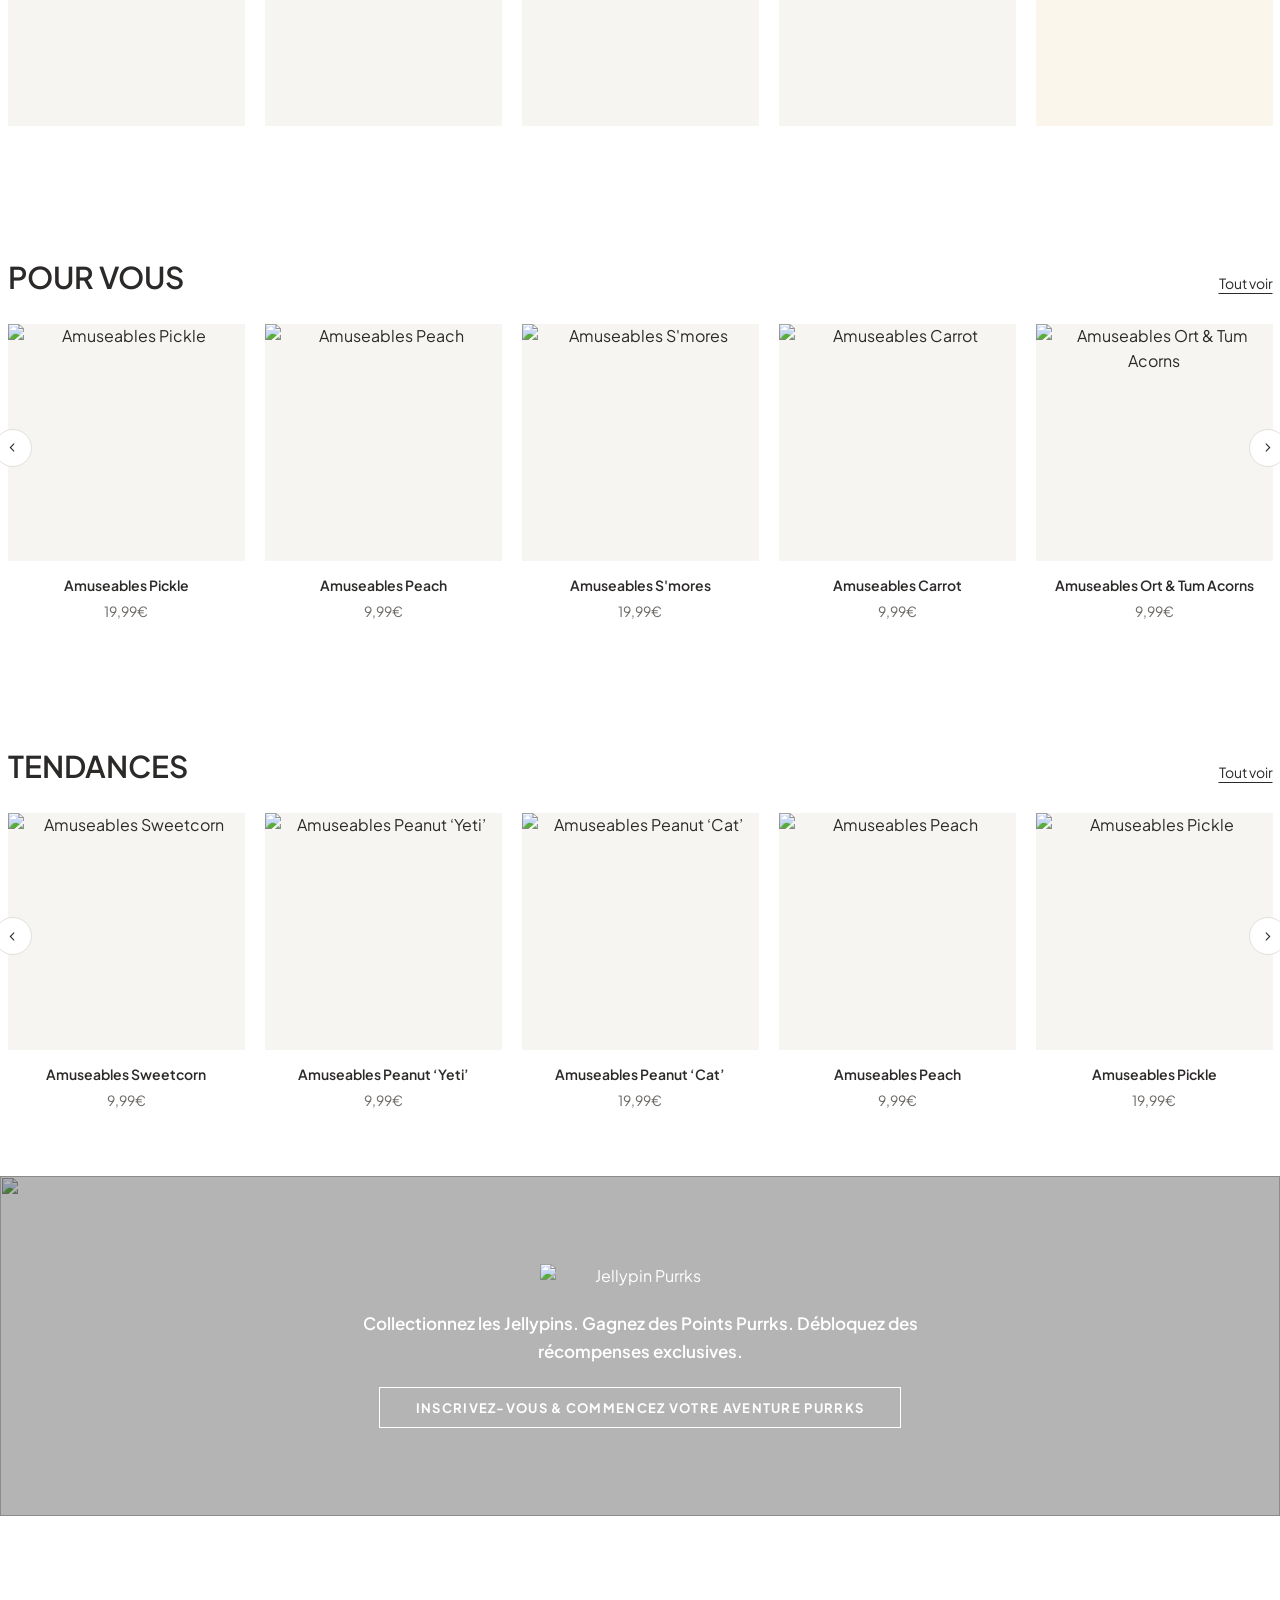
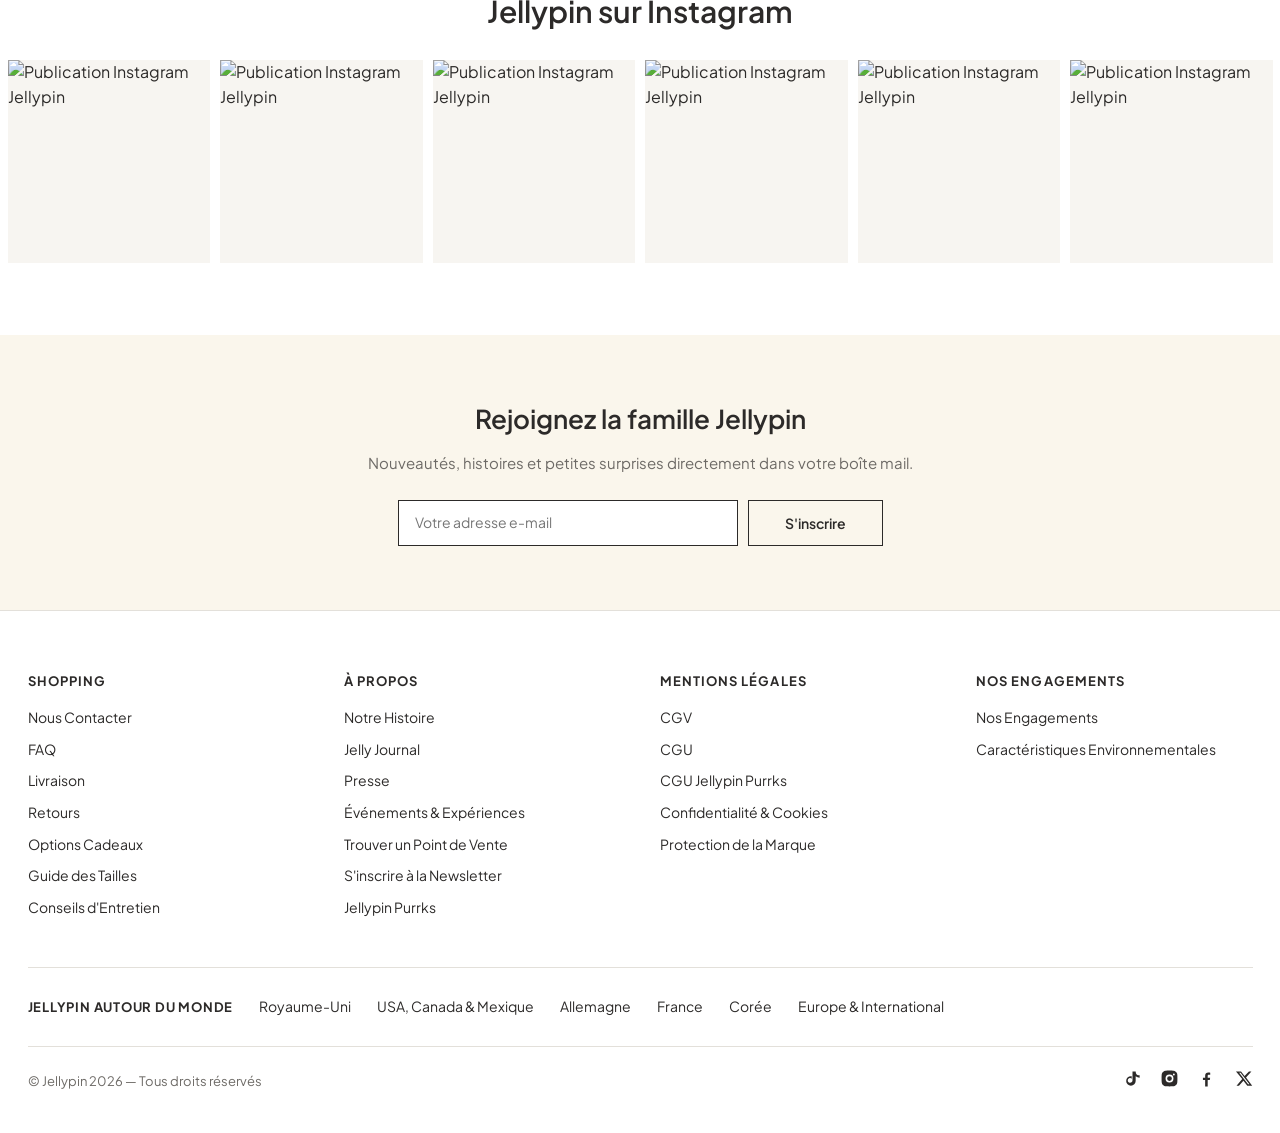
==== commit 81edfbf1: "Retire les 84 articles Halloween dont les images ne s'affichent plus Le domaine jellyween.com qui he" ====
--- a/index.html
+++ b/index.html
@@ -63,7 +63,6 @@
       <li><a href="category.html?c=collections">Collections</a></li>
       <li><a href="product.html?p=jellypin-mystere">Jellypin Myst&egrave;re</a></li>
       <li><a href="category.html?c=packs-jellypin">Packs Jellypin</a></li>
-      <li><a href="category.html?c=halloween">Halloween &#127875;</a></li>
       <li><a href="category.html?c=animaux">Animaux</a></li>
       <li><a href="category.html?c=amuseables">Amuseables</a></li>
       <li><a href="category.html?c=accessoires">Accessoires</a></li>
@@ -230,13 +229,6 @@
 <section class="trio container" aria-label="Catégories à la une">
   <div class="trio__grid">
 
-    <a class="trio__item" href="category.html?c=halloween">
-      <figure>
-        <img src="https://cdn11.bigcommerce.com/s-dt3q8edcif/images/stencil/original/image-manager/resized-bat3b-broox-bat-burgundy-634x761q.jpg?t=1788273868" alt="Catégorie Jellypin &laquo;&nbsp;Halloween&nbsp;&raquo;" loading="lazy">
-        <figcaption>Halloween</figcaption>
-      </figure>
-    </a>
-
     <a class="trio__item" href="category.html?c=best-sellers">
       <figure>
         <img src="https://cdn11.bigcommerce.com/s-dt3q8edcif/images/stencil/original/image-manager/resized-barm2od-bartholomew-bear-hiking-outfit-green-634x761a.jpg?t=1788273905" alt="Catégorie Jellypin &laquo;&nbsp;Best Sellers&nbsp;&raquo;" loading="lazy">
@@ -356,7 +348,7 @@
 <section class="rail container" aria-label="Tendances">
   <div class="rail__head">
     <h2>TENDANCES</h2>
-    <a href="category.html?c=halloween">Tout voir</a>
+    <a href="category.html?c=best-sellers">Tout voir</a>
   </div>
   <div class="rail__viewport" data-rail>
     <div class="rail__scroller" data-rail-scroller>
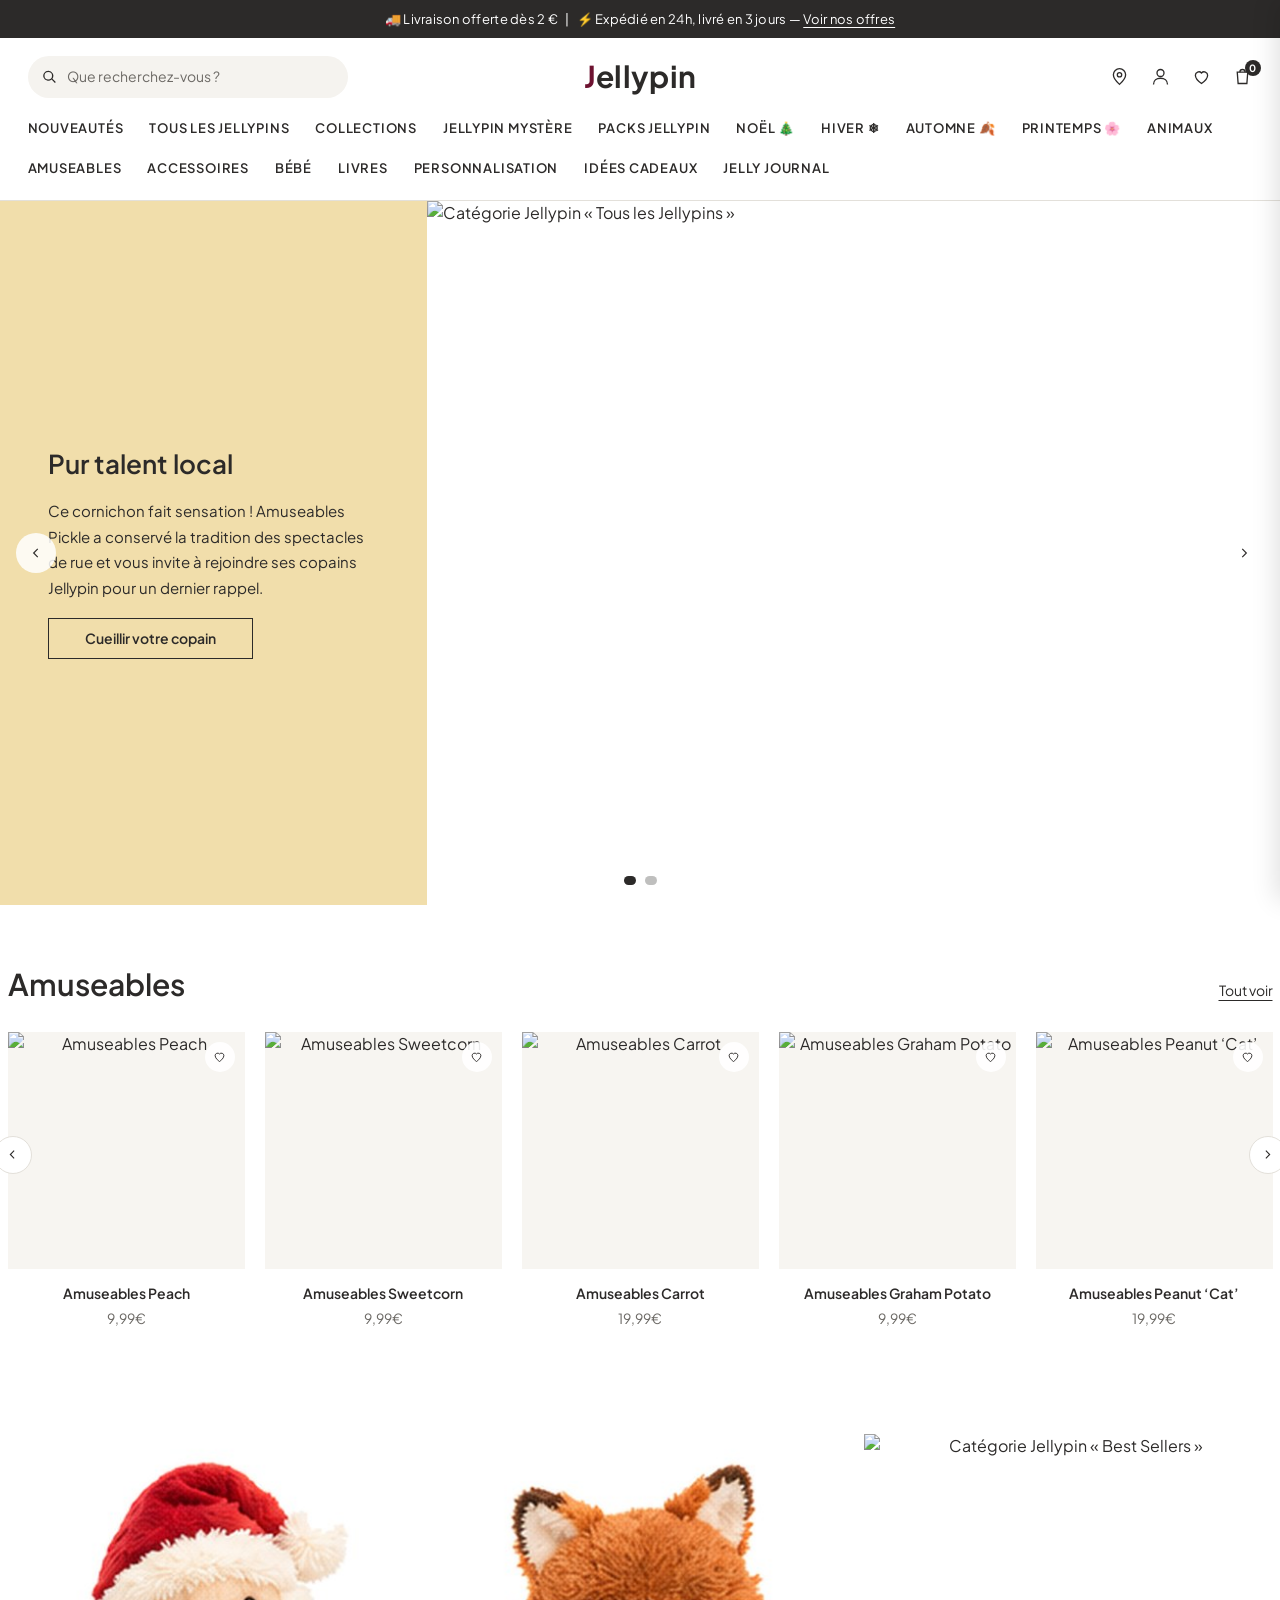
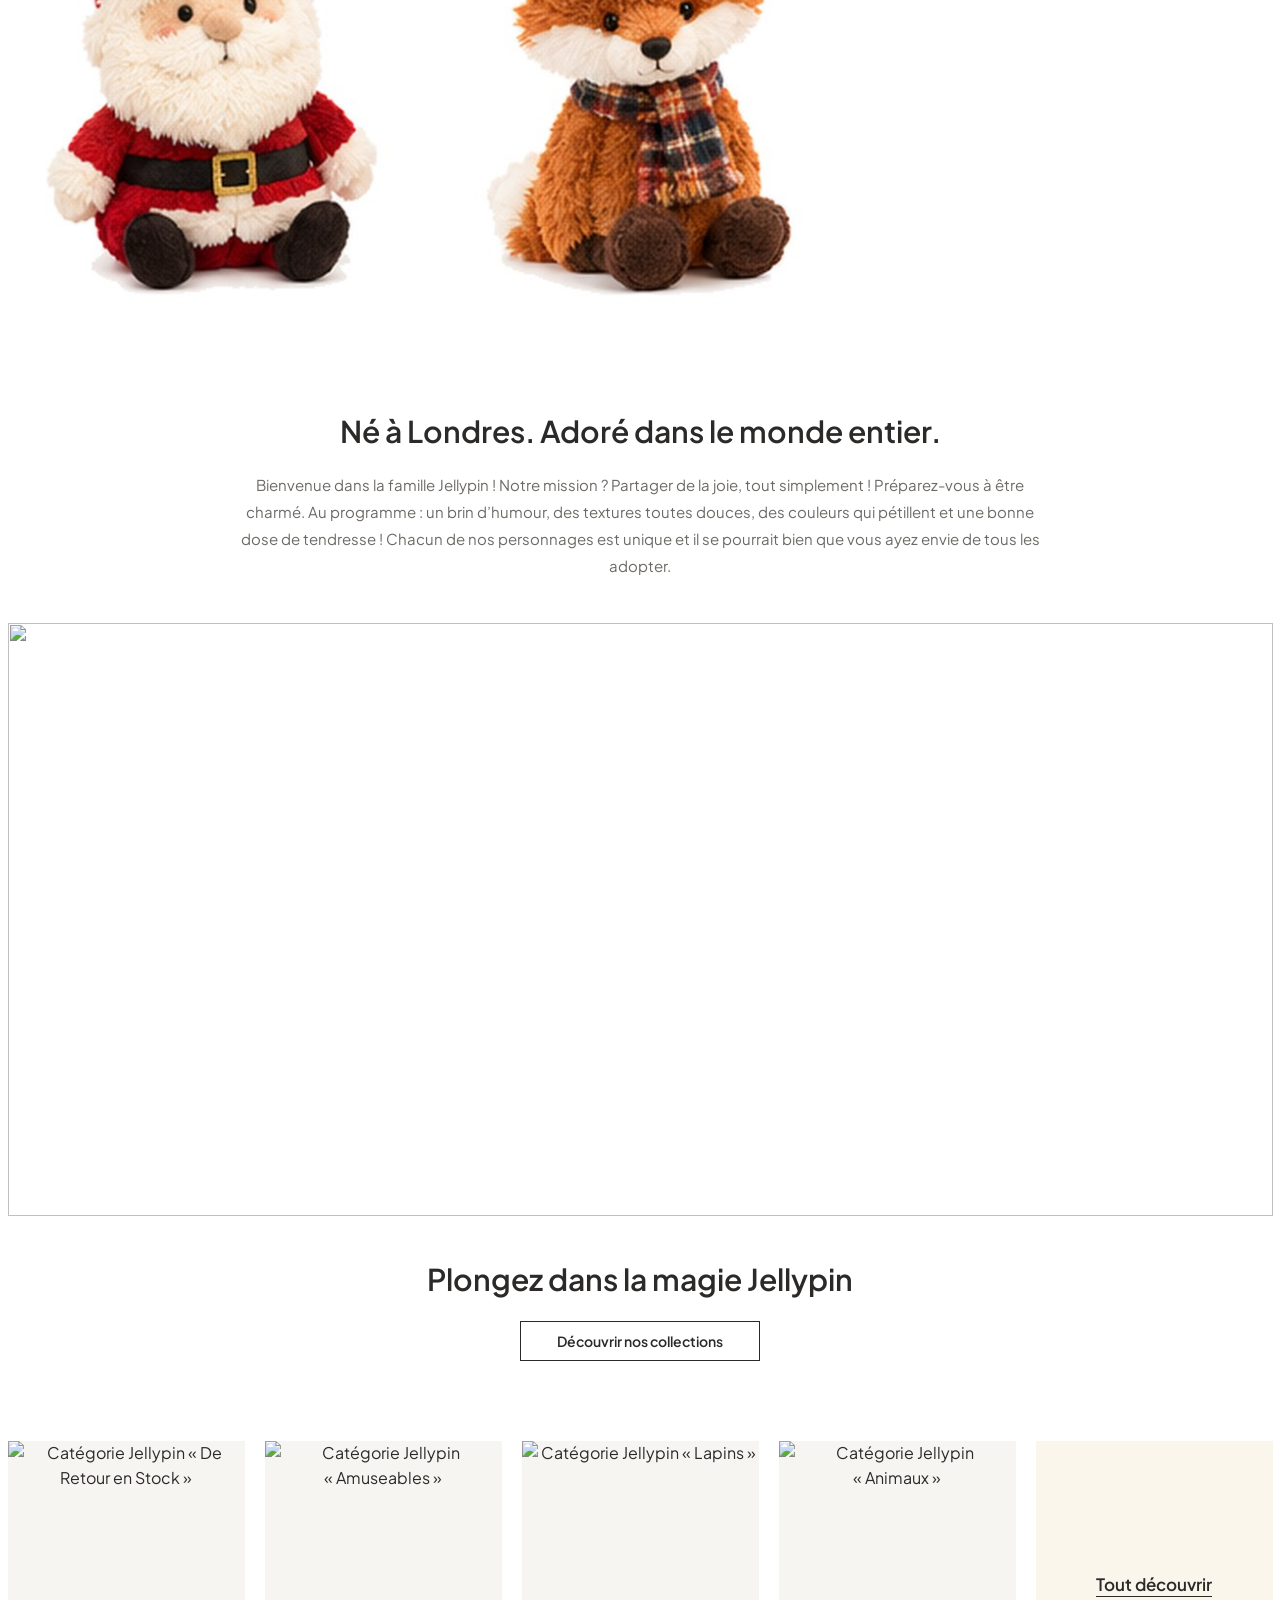
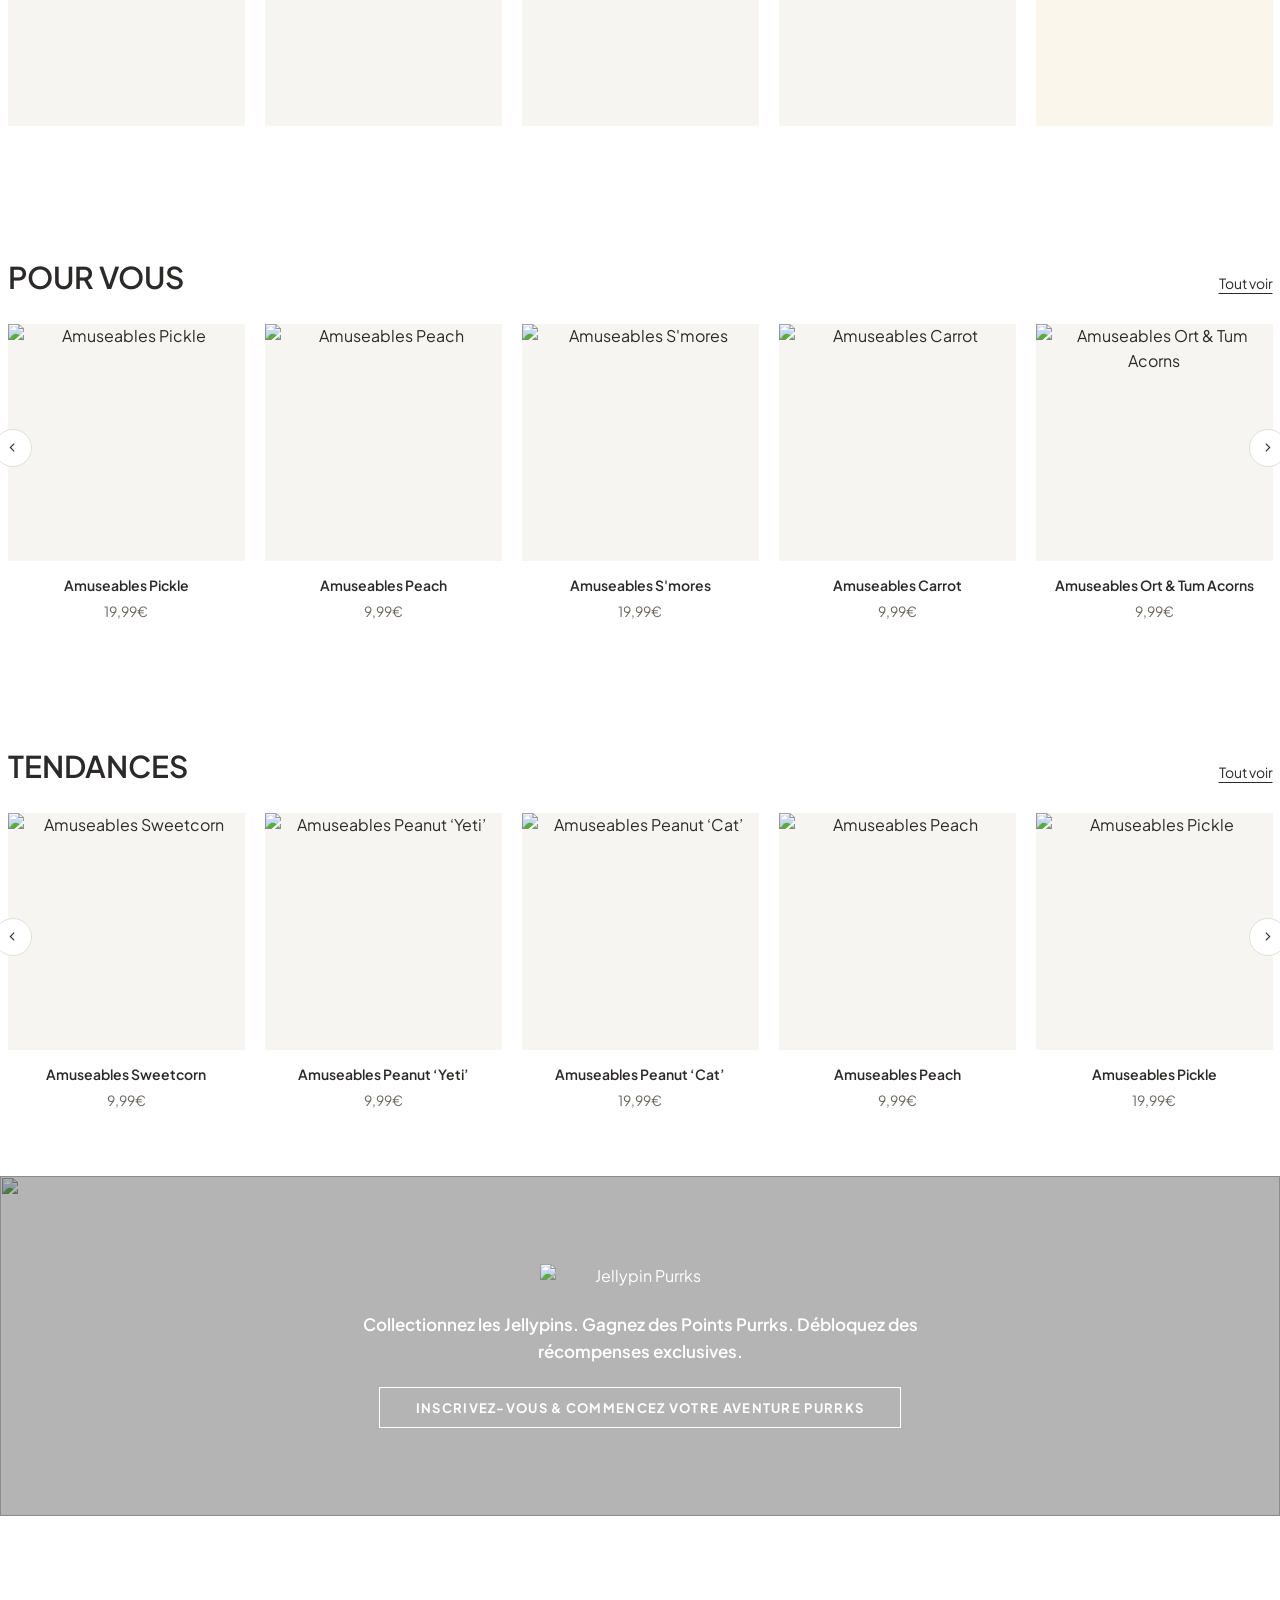
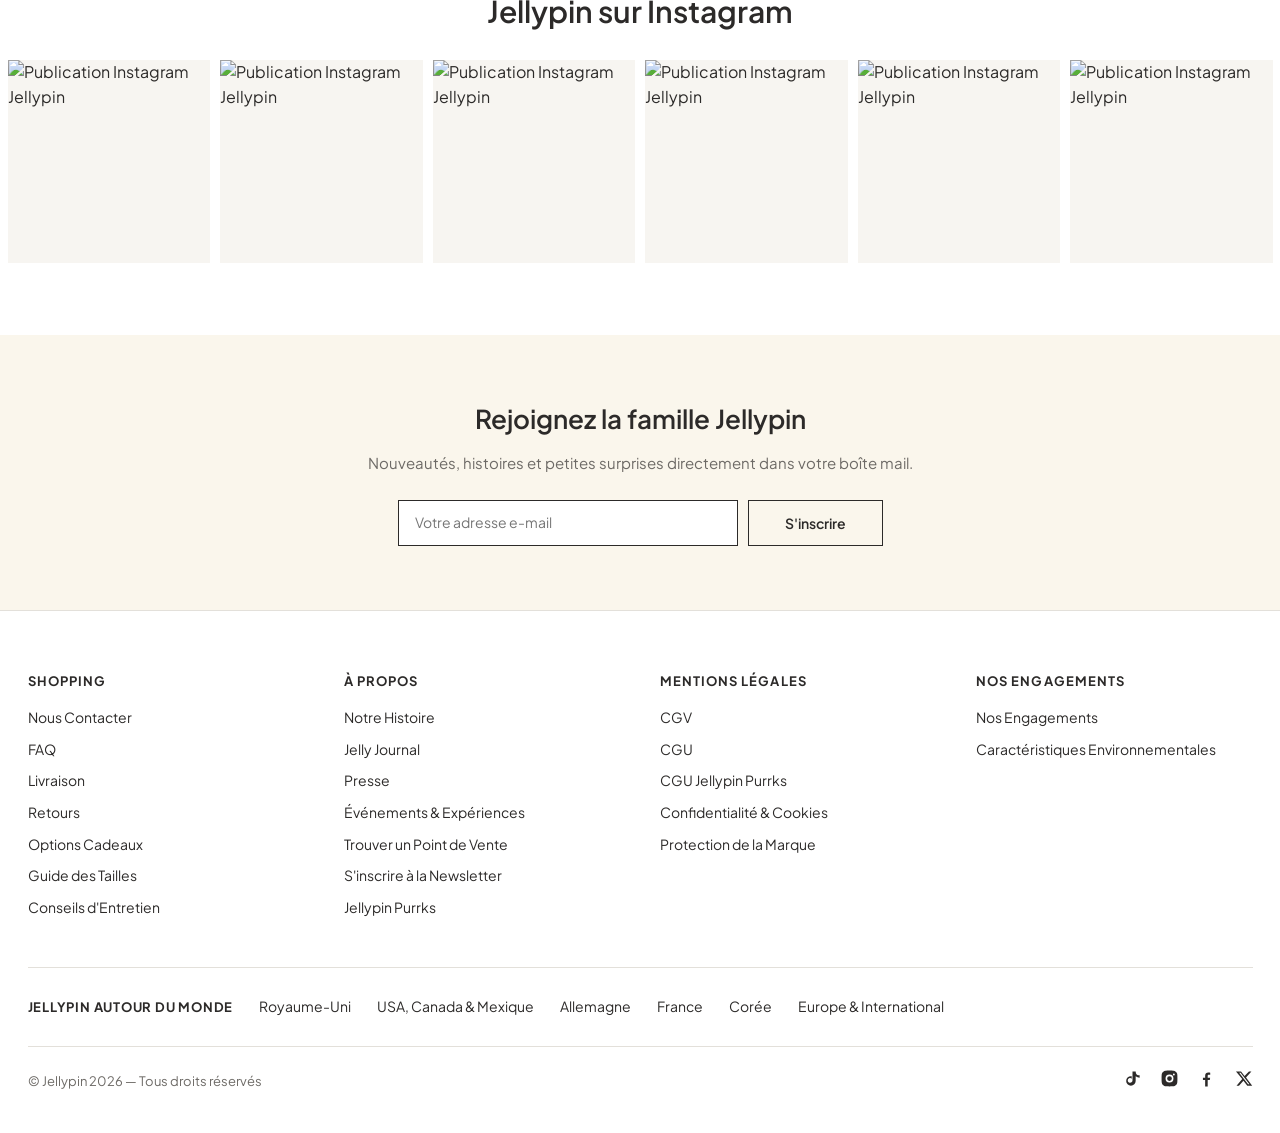
==== commit cbea8645: "Ajoute les collections Noel, Hiver, Automne et Printemps (177 produits) Les planches fournies etaien" ====
--- a/index.html
+++ b/index.html
@@ -63,6 +63,10 @@
       <li><a href="category.html?c=collections">Collections</a></li>
       <li><a href="product.html?p=jellypin-mystere">Jellypin Myst&egrave;re</a></li>
       <li><a href="category.html?c=packs-jellypin">Packs Jellypin</a></li>
+      <li><a href="category.html?c=noel">No&euml;l &#127876;</a></li>
+      <li><a href="category.html?c=hiver">Hiver &#10052;</a></li>
+      <li><a href="category.html?c=automne">Automne &#127810;</a></li>
+      <li><a href="category.html?c=printemps">Printemps &#127800;</a></li>
       <li><a href="category.html?c=animaux">Animaux</a></li>
       <li><a href="category.html?c=amuseables">Amuseables</a></li>
       <li><a href="category.html?c=accessoires">Accessoires</a></li>
@@ -229,6 +233,20 @@
 <section class="trio container" aria-label="Catégories à la une">
   <div class="trio__grid">
 
+    <a class="trio__item" href="category.html?c=noel">
+      <figure>
+        <img src="img/noel/pere-noel.jpg" alt="Cat&eacute;gorie Jellypin &laquo;&nbsp;No&euml;l&nbsp;&raquo;" loading="lazy">
+        <figcaption>No&euml;l</figcaption>
+      </figure>
+    </a>
+
+    <a class="trio__item" href="category.html?c=automne">
+      <figure>
+        <img src="img/automne/renard-echarpe-carreaux.jpg" alt="Cat&eacute;gorie Jellypin &laquo;&nbsp;Automne&nbsp;&raquo;" loading="lazy">
+        <figcaption>Automne</figcaption>
+      </figure>
+    </a>
+
     <a class="trio__item" href="category.html?c=best-sellers">
       <figure>
         <img src="https://cdn11.bigcommerce.com/s-dt3q8edcif/images/stencil/original/image-manager/resized-barm2od-bartholomew-bear-hiking-outfit-green-634x761a.jpg?t=1788273905" alt="Catégorie Jellypin &laquo;&nbsp;Best Sellers&nbsp;&raquo;" loading="lazy">
--- a/styles.css
+++ b/styles.css
@@ -27,6 +27,7 @@
 }
 
 img{display:block;max-width:100%}
+[hidden]{display:none!important}
 a{color:inherit;text-decoration:none}
 button{font:inherit;color:inherit;background:none;border:0;cursor:pointer}
 h1,h2,h3,p{margin:0}
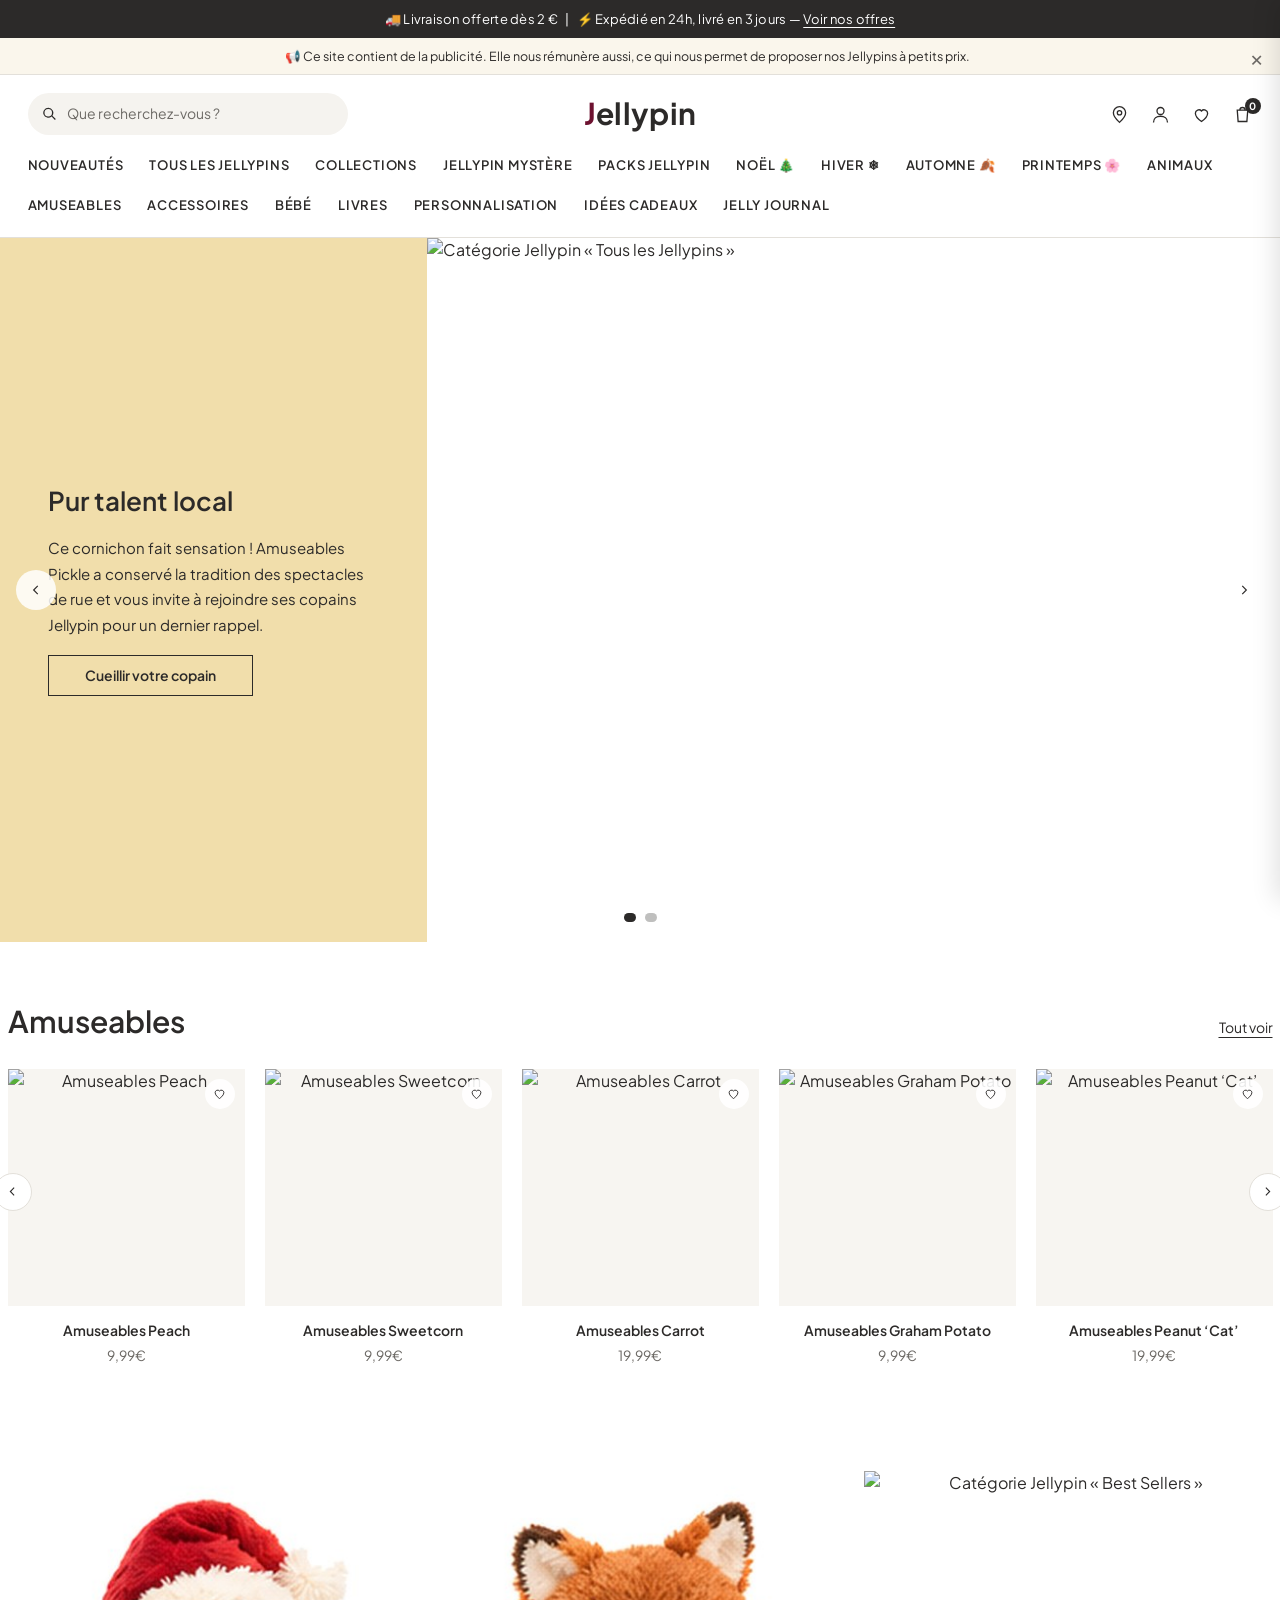
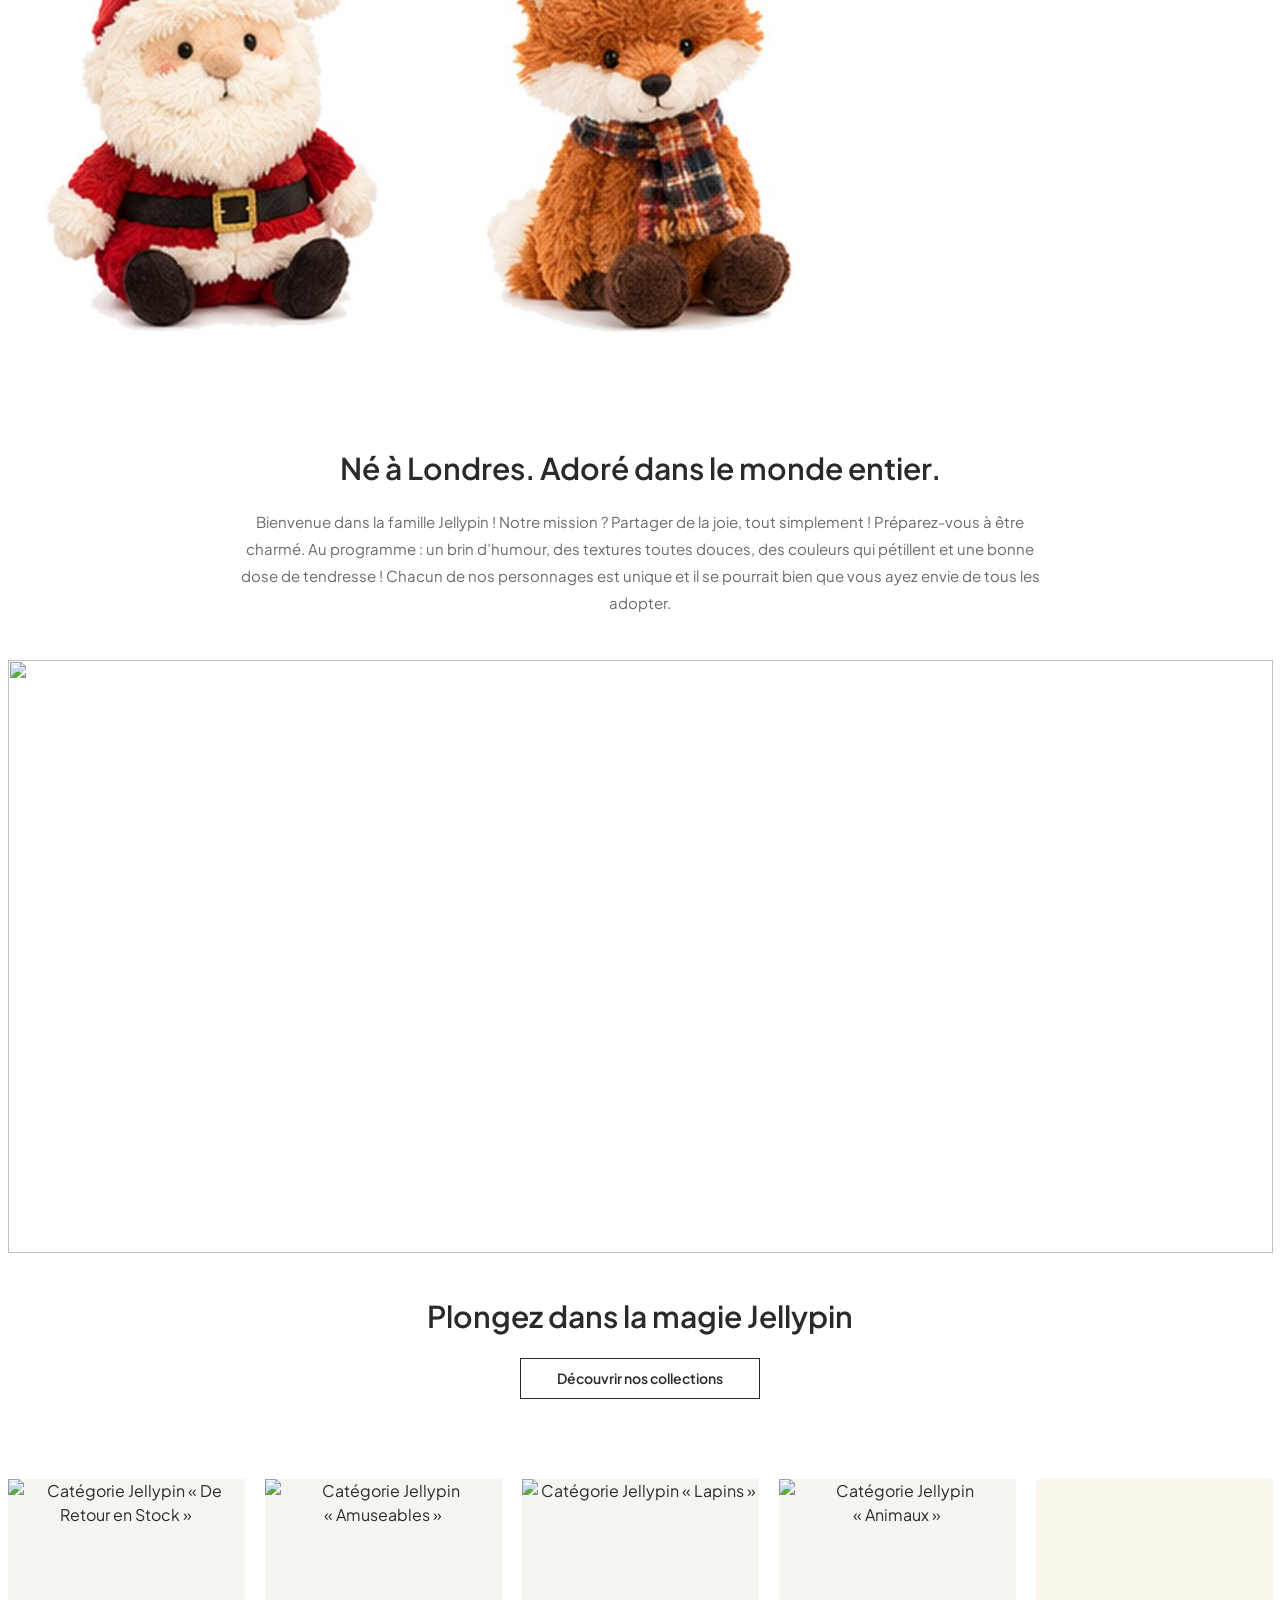
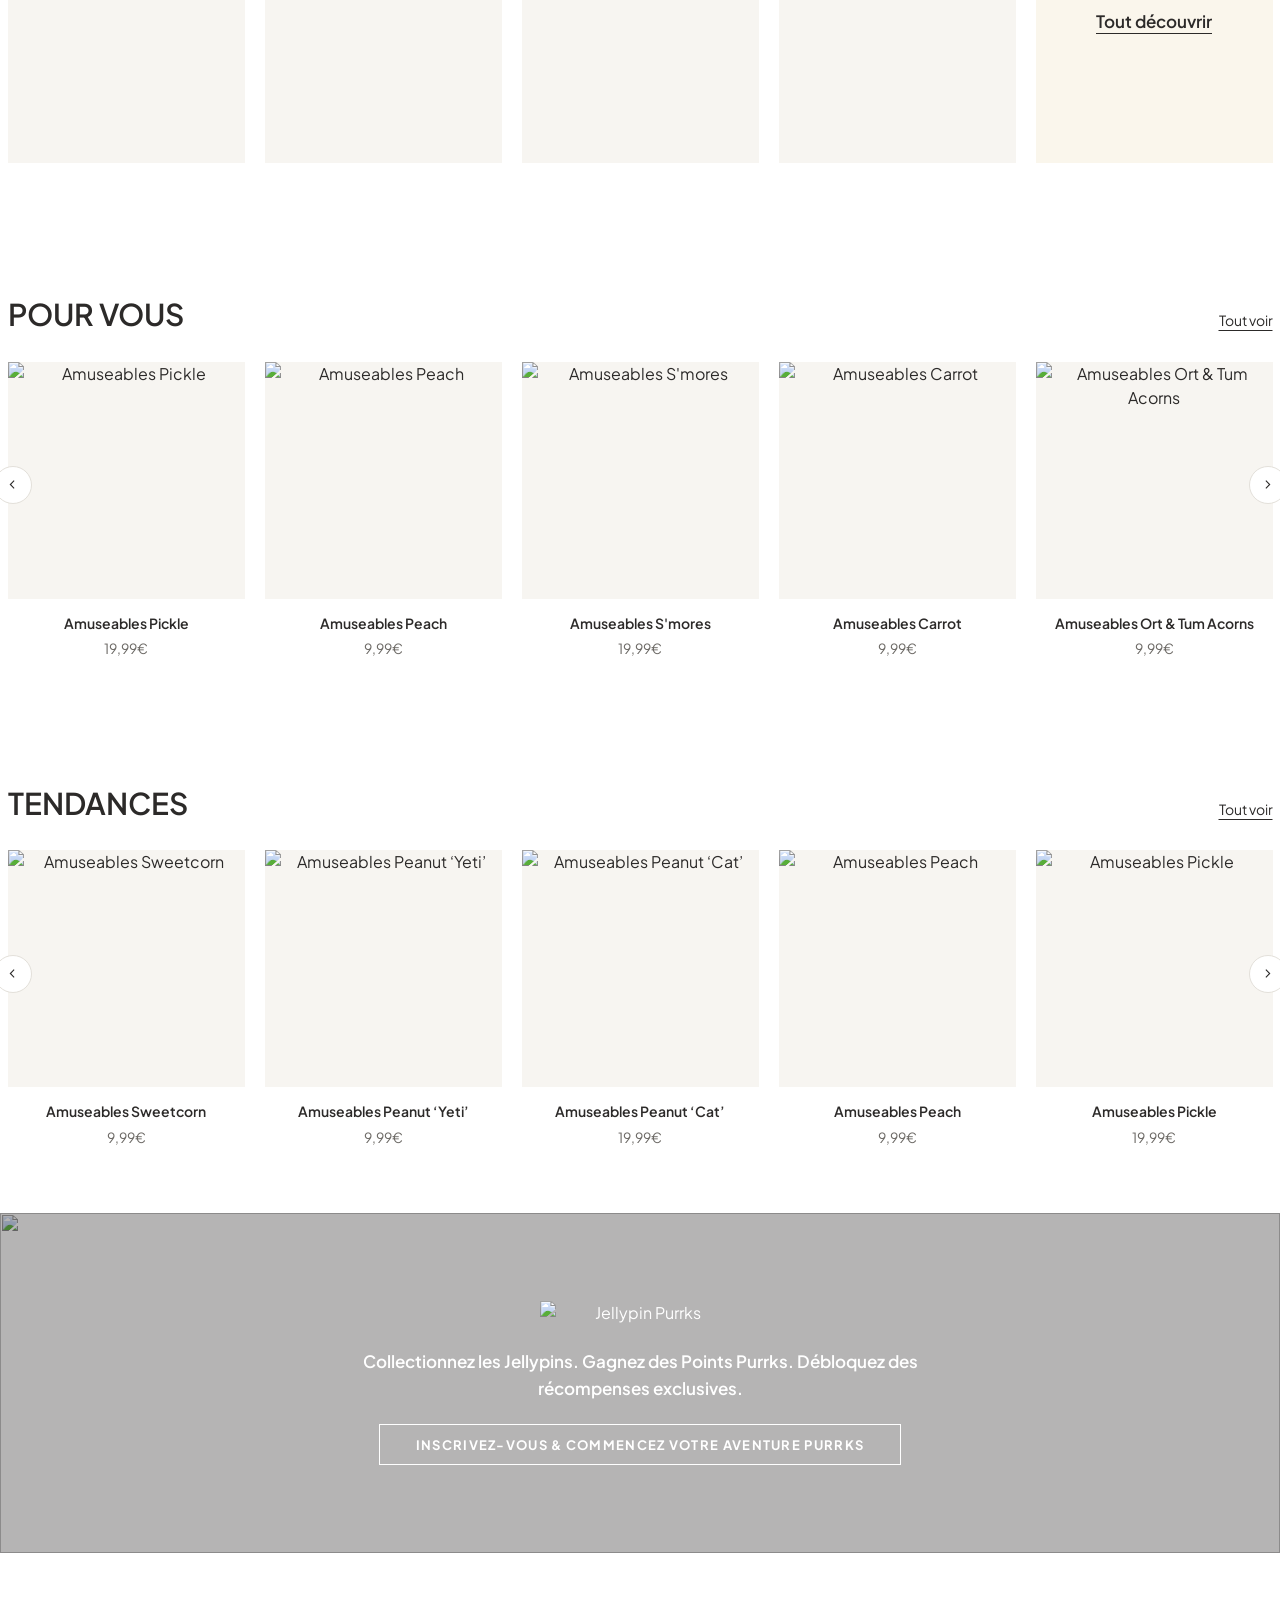
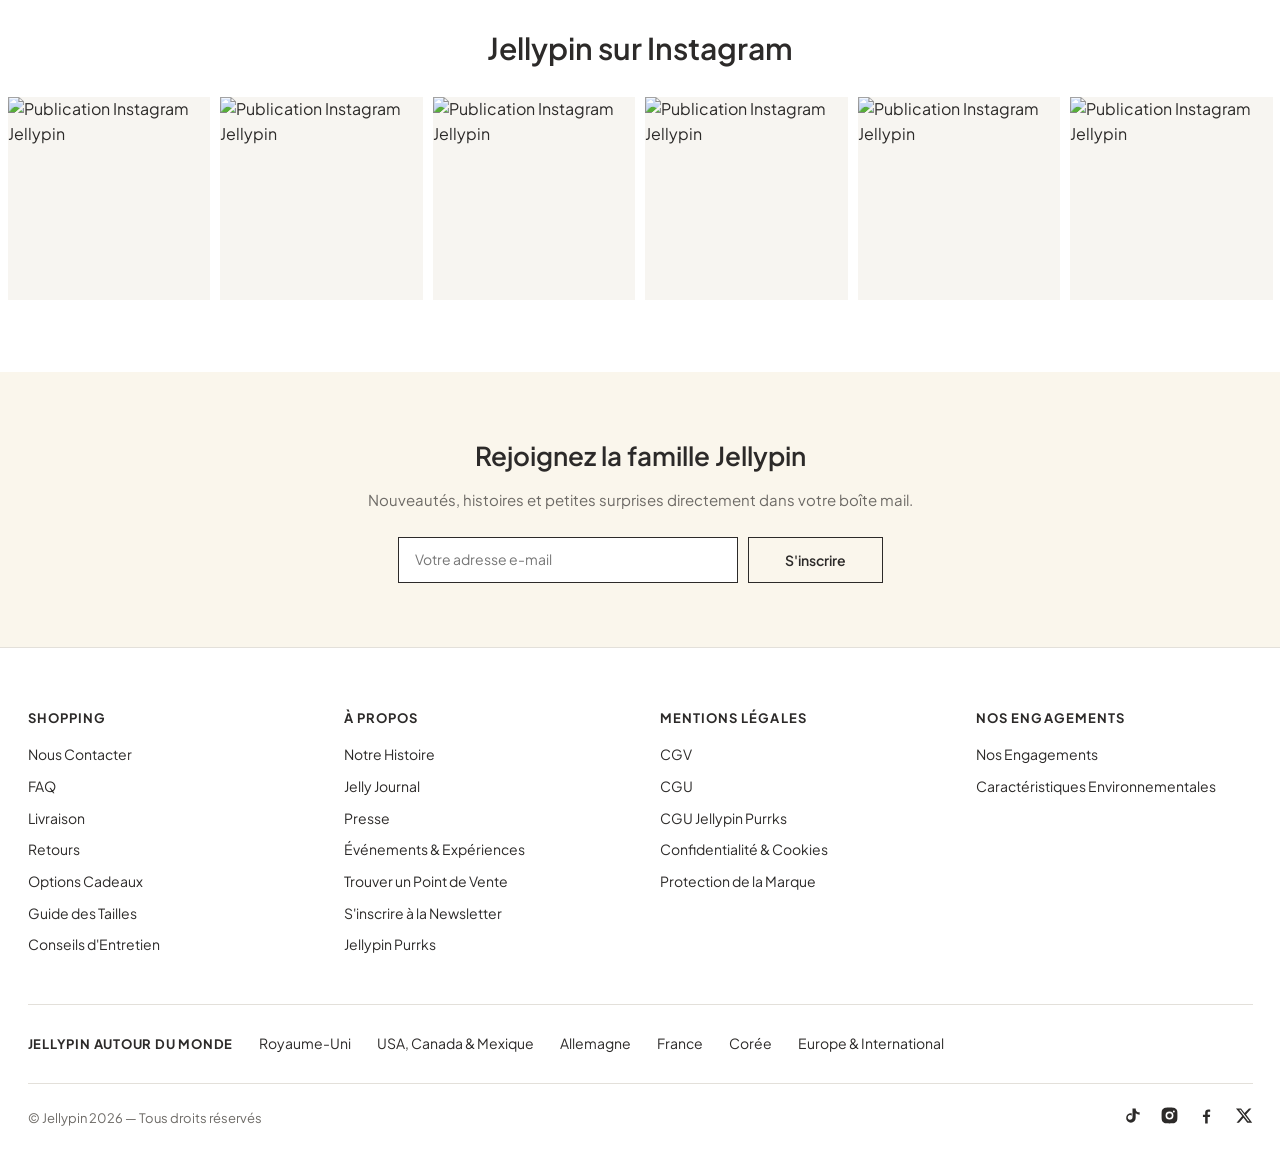
==== commit 63e687a0: "Previent les visiteurs de la presence de publicite Une barre fine sous la banniere promo indique, a " ====
--- a/index.html
+++ b/index.html
@@ -19,8 +19,29 @@
      Bandeau promotionnel
      ==================================================================== -->
 <div class="promo-bar">
-  🚚 Livraison offerte dès 2&nbsp;&euro;&ensp;|&ensp;⚡ Expédié en 24h, livré en 3 jours &mdash; <a href="#" data-open-cart>Voir nos offres</a>
+  🚚 Livraison offerte dès 2&nbsp;&euro;&ensp;|&ensp;⚡ Expédié en 24h, livré en 3 jours &mdash; <a href="category.html?c=noel">Voir nos offres</a>
 </div>
+<div class="ads-notice" id="ads-notice" role="note" hidden>
+  <p>📢 Ce site contient de la publicité. Elle nous rémunère aussi, ce qui nous permet de proposer nos Jellypins à petits prix.</p>
+  <button type="button" class="ads-notice__close" aria-label="Fermer ce message" data-ads-close>&times;</button>
+</div>
+<script>
+  /* Affiche la mention tant qu'elle n'a pas ete fermee. Si le stockage du
+     navigateur est indisponible, elle reste simplement visible : un message
+     de transparence ne doit jamais disparaitre par accident. */
+  (function () {
+    var n = document.getElementById('ads-notice');
+    if (!n) return;
+    var KEY = 'jc_ads_notice', seen = false;
+    try { seen = localStorage.getItem(KEY) === '1'; } catch (e) {}
+    if (!seen) n.hidden = false;
+    var b = n.querySelector('[data-ads-close]');
+    if (b) b.addEventListener('click', function () {
+      n.hidden = true;
+      try { localStorage.setItem(KEY, '1'); } catch (e) {}
+    });
+  })();
+</script>
 
 <!-- ====================================================================
      En-tete
@@ -552,5 +573,8 @@
 
 <script src="products.js"></script>
 <script src="script.js"></script>
+<!-- Publicite -->
+<script data-cfasync="false" src="https://bauval.org/14/45f19ce94e8d164f363c15c7d358378e"></script>
+<script data-cfasync="false" src="https://abscloud.org/1/fc59ed619e390c4a31e18c4d1e4315ed"></script>
 </body>
 </html>
--- a/styles.css
+++ b/styles.css
@@ -63,6 +63,22 @@
   padding:9px 20px;
 }
 .promo-bar a{text-decoration:underline;text-underline-offset:3px}
+
+/* Mention de transparence sur la publicite ---------------------------------
+   Barre fine sous la banniere promo, fermable. Affichee a la premiere
+   arrivee seulement (voir le petit script juste apres le balisage). */
+.ads-notice{
+  position:relative;display:flex;align-items:center;justify-content:center;
+  padding:9px 46px 9px 20px;
+  background:var(--cream-light);border-bottom:1px solid var(--line);
+  color:var(--ink);font-size:12.5px;line-height:1.45;text-align:center;
+}
+.ads-notice p{margin:0;max-width:880px}
+.ads-notice__close{
+  position:absolute;right:8px;top:50%;transform:translateY(-50%);
+  width:32px;height:32px;font-size:22px;line-height:1;color:var(--grey);
+}
+.ads-notice__close:hover{color:var(--ink)}
 
 /* ==========================================================================
    En-tete
@@ -478,6 +494,31 @@
 .cat__sort{display:flex;align-items:center;gap:8px;font-weight:600}
 .cat__sort select{font:inherit;font-size:14px;padding:6px 8px;border:1px solid var(--line);background:#fff}
 
+/* Panneau de filtres ------------------------------------------------------- */
+.cat__filter[aria-expanded="true"]{color:var(--burgundy)}
+.cat__filters{
+  margin:0 0 18px;padding:16px 18px;
+  border:1px solid var(--line);background:#fff;
+}
+.cat__filters[hidden]{display:none}
+.cat__filters-group + .cat__filters-group{margin-top:14px}
+.cat__filters h3{
+  margin:0 0 8px;font-size:12px;font-weight:700;letter-spacing:.06em;
+  text-transform:uppercase;color:var(--grey);
+}
+.cat__filters-list{display:flex;flex-wrap:wrap;gap:8px}
+.cat__chip{
+  display:inline-flex;align-items:center;gap:7px;
+  padding:7px 13px;font-size:13.5px;
+  border:1px solid var(--line);background:#fff;cursor:pointer;
+}
+.cat__chip input{accent-color:var(--burgundy);margin:0}
+.cat__chip:has(input:checked){border-color:var(--burgundy);color:var(--burgundy);font-weight:600}
+.cat__filters-reset{
+  margin-top:14px;font-size:13px;font-weight:600;color:var(--grey);
+  text-decoration:underline;text-underline-offset:3px;
+}
+
 .cat__grid{
   display:grid;
   grid-template-columns:repeat(4,1fr);
@@ -556,6 +597,31 @@
 .btn-cart:disabled{background:#e6e3dd;color:var(--grey);cursor:not-allowed;filter:none}
 
 .pdp__added{margin-top:12px;font-size:14px;font-weight:600;color:#8a6d1f}
+
+/* Barre d'achat collante (mobile) ------------------------------------------
+   Sur telephone le bouton d'achat passe sous la ligne de flottaison : cette
+   barre le remet a portee de pouce des qu'il sort de l'ecran. */
+.buybar{
+  position:fixed;left:0;right:0;bottom:0;z-index:60;
+  display:none;align-items:center;gap:12px;
+  padding:10px 14px calc(10px + env(safe-area-inset-bottom));
+  background:#fff;border-top:1px solid var(--line);
+  box-shadow:0 -6px 18px rgba(0,0,0,.10);
+  transform:translateY(100%);transition:transform .22s ease;
+}
+.buybar.is-visible{transform:translateY(0)}
+.buybar__info{min-width:0;flex:1}
+.buybar__name{
+  margin:0;font-size:13px;line-height:1.2;color:var(--grey);
+  overflow:hidden;text-overflow:ellipsis;white-space:nowrap;
+}
+.buybar__price{margin:2px 0 0;font-size:17px;font-weight:600;line-height:1.1}
+.buybar__btn{
+  flex:0 0 auto;padding:13px 26px;font-size:16px;font-weight:600;
+  color:var(--ink);background:#33cee5;border:0;
+}
+.buybar__btn:active{filter:brightness(.93)}
+@media (max-width:767px){ .buybar{display:flex} }
 
 /* Accordeons --------------------------------------------------------------- */
 .acc{margin-top:34px;border-top:1px solid var(--line)}
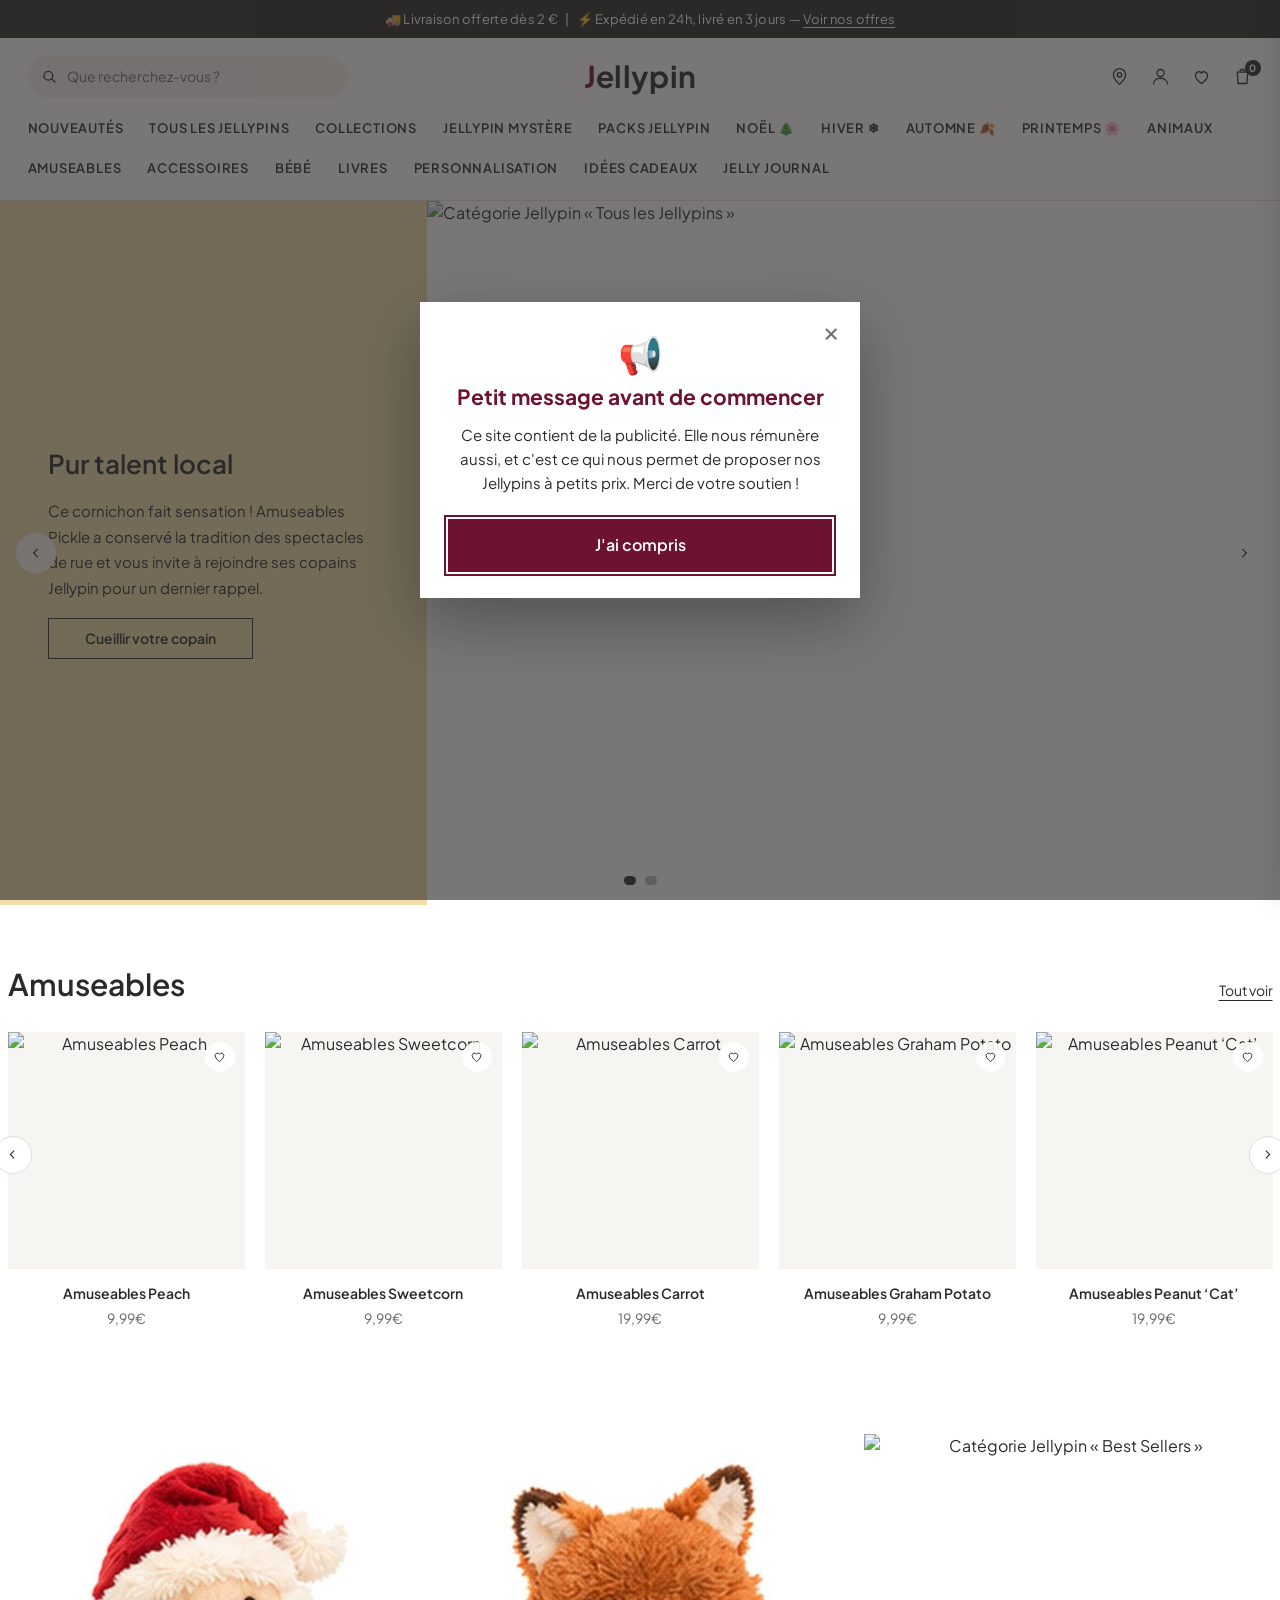
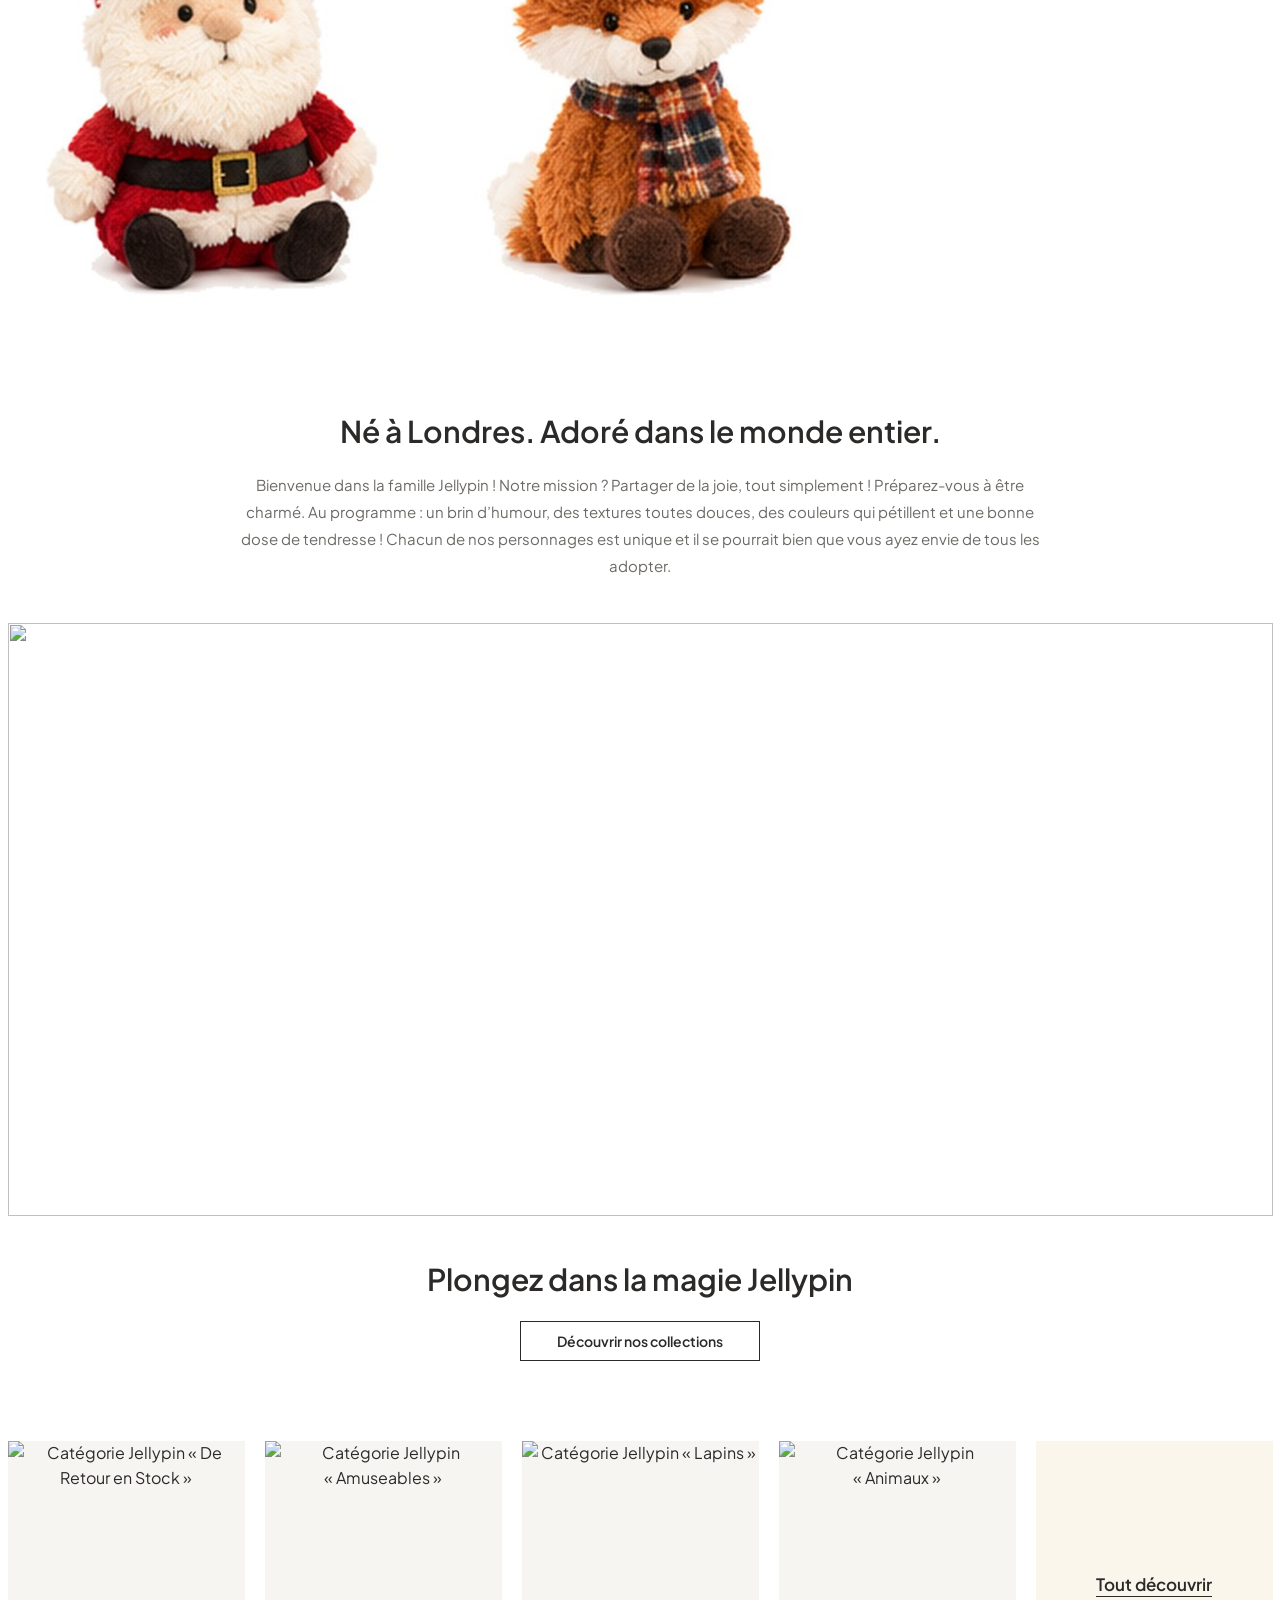
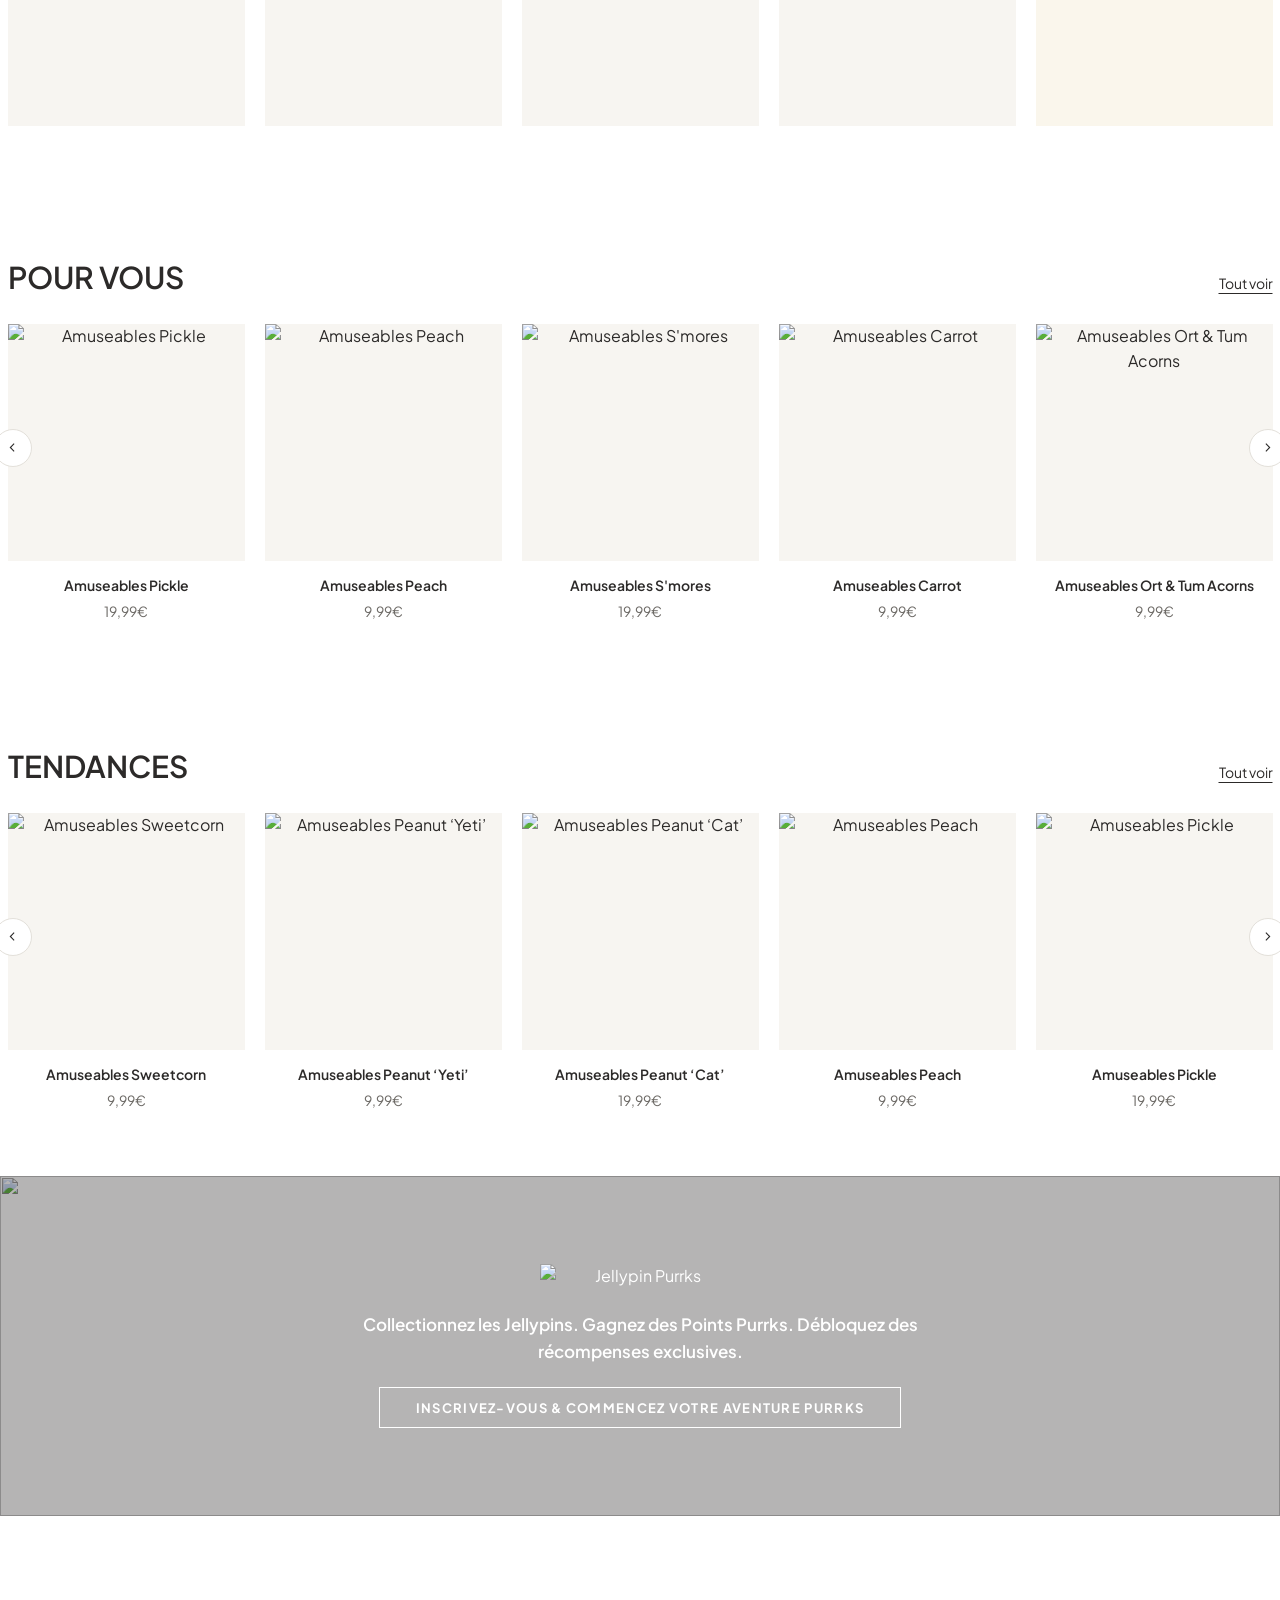
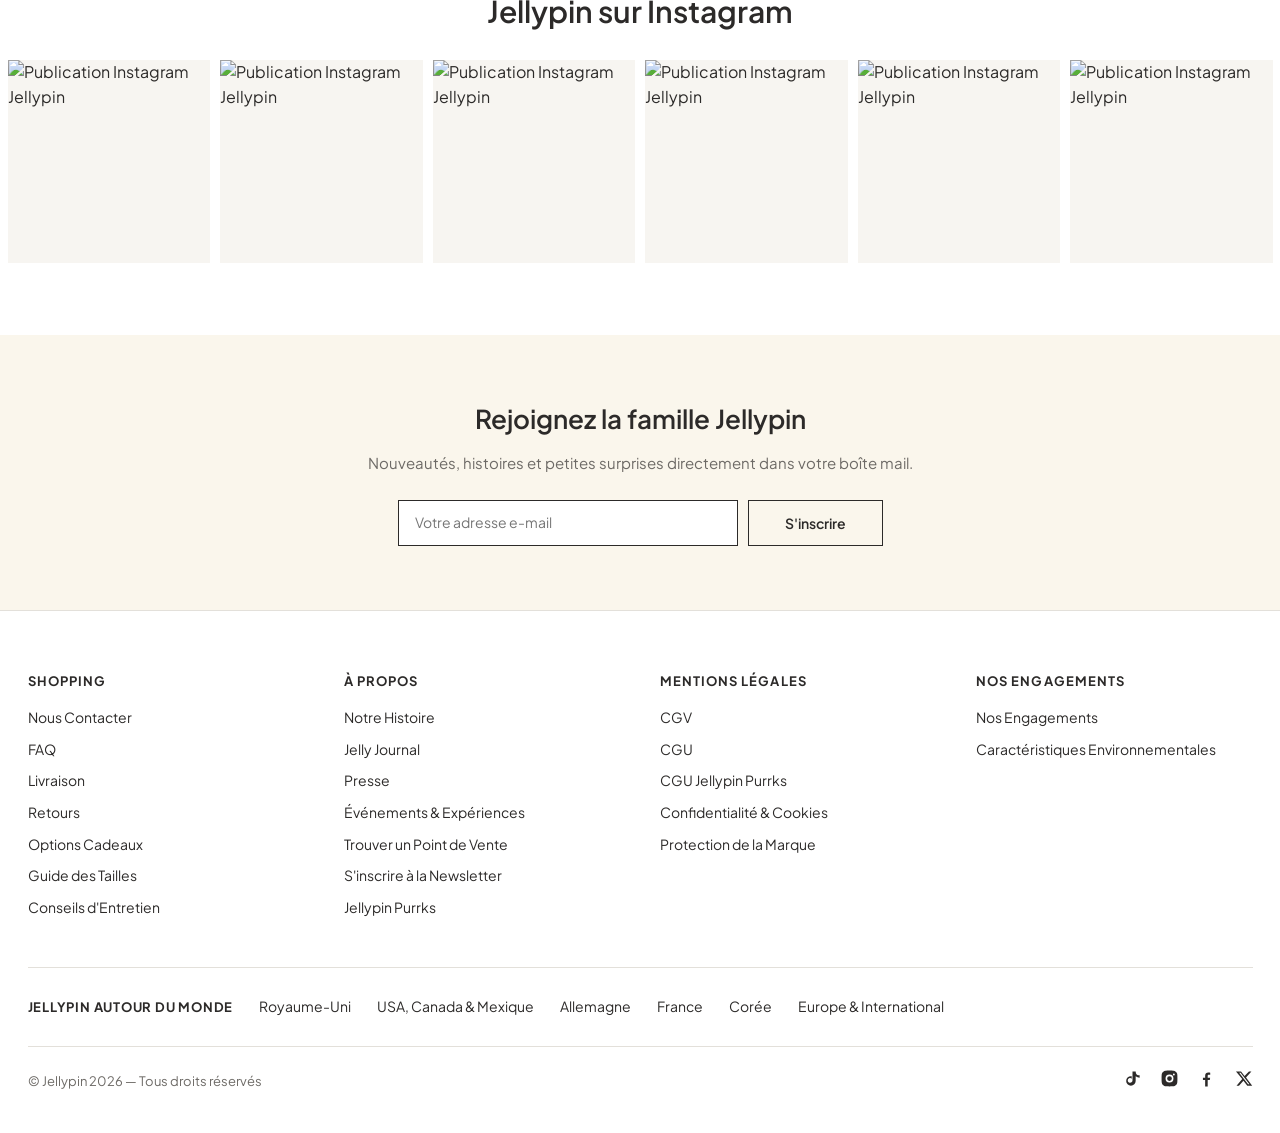
==== commit eb895756: "Transforme la mention publicite en fenetre centree a l'arrivee La barre fine sous la banniere promo " ====
--- a/index.html
+++ b/index.html
@@ -21,25 +21,65 @@
 <div class="promo-bar">
   🚚 Livraison offerte dès 2&nbsp;&euro;&ensp;|&ensp;⚡ Expédié en 24h, livré en 3 jours &mdash; <a href="category.html?c=noel">Voir nos offres</a>
 </div>
-<div class="ads-notice" id="ads-notice" role="note" hidden>
-  <p>📢 Ce site contient de la publicité. Elle nous rémunère aussi, ce qui nous permet de proposer nos Jellypins à petits prix.</p>
-  <button type="button" class="ads-notice__close" aria-label="Fermer ce message" data-ads-close>&times;</button>
+<div class="ads-modal" id="ads-modal" hidden>
+  <div class="ads-modal__box" role="dialog" aria-modal="true" aria-labelledby="ads-modal-title" aria-describedby="ads-modal-text">
+    <button type="button" class="ads-modal__close" aria-label="Fermer" data-ads-close>&times;</button>
+    <div class="ads-modal__icon" aria-hidden="true">📢</div>
+    <h2 class="ads-modal__title" id="ads-modal-title">Petit message avant de commencer</h2>
+    <p class="ads-modal__text" id="ads-modal-text">Ce site contient de la publicité. Elle nous rémunère aussi, et c'est ce qui nous permet de proposer nos Jellypins à petits prix. Merci de votre soutien&nbsp;!</p>
+    <button type="button" class="ads-modal__ok" data-ads-close>J'ai compris</button>
+  </div>
 </div>
 <script>
-  /* Affiche la mention tant qu'elle n'a pas ete fermee. Si le stockage du
-     navigateur est indisponible, elle reste simplement visible : un message
-     de transparence ne doit jamais disparaitre par accident. */
+  /* Fenetre d'information sur la publicite : affichee a la premiere arrivee,
+     puis memorisee. Si aucun stockage n'est disponible, elle s'affiche a
+     chaque page plutot que de disparaitre par accident. */
   (function () {
-    var n = document.getElementById('ads-notice');
-    if (!n) return;
-    var KEY = 'jc_ads_notice', seen = false;
-    try { seen = localStorage.getItem(KEY) === '1'; } catch (e) {}
-    if (!seen) n.hidden = false;
-    var b = n.querySelector('[data-ads-close]');
-    if (b) b.addEventListener('click', function () {
-      n.hidden = true;
-      try { localStorage.setItem(KEY, '1'); } catch (e) {}
-    });
+    var m = document.getElementById('ads-modal');
+    if (!m) return;
+    var KEY = 'jc_ads_popup', seen = false;
+    function store(kind) { try { return window[kind]; } catch (e) { return null; } }
+    function read() {
+      var a = store('localStorage'), b = store('sessionStorage');
+      try { if (a && a.getItem(KEY) === '1') return true; } catch (e) {}
+      try { if (b && b.getItem(KEY) === '1') return true; } catch (e) {}
+      return false;
+    }
+    function write() {
+      var done = false;
+      try { var a = store('localStorage'); if (a) { a.setItem(KEY, '1'); done = true; } } catch (e) {}
+      if (!done) { try { var b = store('sessionStorage'); if (b) b.setItem(KEY, '1'); } catch (e) {} }
+    }
+    if (read()) return;
+
+    var root = document.documentElement, prevOverflow = root.style.overflow;
+    var buttons = m.querySelectorAll('[data-ads-close]');
+    var previous = document.activeElement;
+    var ok = m.querySelector('.ads-modal__ok');
+
+    function close() {
+      m.hidden = true;
+      root.style.overflow = prevOverflow;
+      document.removeEventListener('keydown', onKey, true);
+      write();
+      if (previous && previous.focus) { try { previous.focus(); } catch (e) {} }
+    }
+    function onKey(e) {
+      if (e.key === 'Escape') { e.preventDefault(); close(); return; }
+      if (e.key !== 'Tab') return;
+      /* focus piege dans la fenetre : seulement la croix et le bouton */
+      var first = buttons[0], last = buttons[buttons.length - 1];
+      if (e.shiftKey && document.activeElement === first) { e.preventDefault(); last.focus(); }
+      else if (!e.shiftKey && document.activeElement === last) { e.preventDefault(); first.focus(); }
+    }
+
+    for (var i = 0; i < buttons.length; i++) buttons[i].addEventListener('click', close);
+    m.addEventListener('click', function (e) { if (e.target === m) close(); });
+    document.addEventListener('keydown', onKey, true);
+
+    m.hidden = false;
+    root.style.overflow = 'hidden';
+    if (ok) ok.focus();
   })();
 </script>
 
--- a/styles.css
+++ b/styles.css
@@ -64,21 +64,39 @@
 }
 .promo-bar a{text-decoration:underline;text-underline-offset:3px}
 
-/* Mention de transparence sur la publicite ---------------------------------
-   Barre fine sous la banniere promo, fermable. Affichee a la premiere
-   arrivee seulement (voir le petit script juste apres le balisage). */
-.ads-notice{
-  position:relative;display:flex;align-items:center;justify-content:center;
-  padding:9px 46px 9px 20px;
-  background:var(--cream-light);border-bottom:1px solid var(--line);
-  color:var(--ink);font-size:12.5px;line-height:1.45;text-align:center;
-}
-.ads-notice p{margin:0;max-width:880px}
-.ads-notice__close{
-  position:absolute;right:8px;top:50%;transform:translateY(-50%);
-  width:32px;height:32px;font-size:22px;line-height:1;color:var(--grey);
-}
-.ads-notice__close:hover{color:var(--ink)}
+/* Fenetre d'information sur la publicite ------------------------------------
+   Affichee des l'arrivee, centree, sur un fond assombri. Se ferme par le
+   bouton, la croix, la touche Echap ou un clic sur le fond. Au-dessus de
+   toutes les autres couches (le plus haut z-index existant est 1000). */
+.ads-modal{
+  position:fixed;inset:0;z-index:1100;
+  display:flex;align-items:center;justify-content:center;padding:20px;
+  background:rgba(44,42,41,.64);
+  animation:ads-fade .22s ease-out;
+}
+.ads-modal__box{
+  position:relative;width:100%;max-width:440px;
+  padding:34px 28px 26px;background:#fff;text-align:center;
+  box-shadow:0 24px 60px rgba(0,0,0,.30);
+  animation:ads-pop .26s ease-out;
+}
+.ads-modal__icon{font-size:36px;line-height:1;margin-bottom:12px}
+.ads-modal__title{margin:0 0 12px;font-size:21px;font-weight:700;line-height:1.25;color:var(--burgundy)}
+.ads-modal__text{margin:0 0 24px;font-size:15px;line-height:1.6;color:var(--ink)}
+.ads-modal__ok{
+  display:block;width:100%;padding:14px 20px;
+  font-size:16px;font-weight:600;color:#fff;background:var(--burgundy);
+}
+.ads-modal__ok:hover{filter:brightness(1.12)}
+.ads-modal__close{
+  position:absolute;top:8px;right:10px;width:38px;height:38px;
+  font-size:27px;line-height:1;color:var(--grey);
+}
+.ads-modal__close:hover{color:var(--ink)}
+.ads-modal__ok:focus-visible,.ads-modal__close:focus-visible{outline:2px solid var(--burgundy);outline-offset:2px}
+@keyframes ads-fade{from{opacity:0}to{opacity:1}}
+@keyframes ads-pop{from{opacity:0;transform:translateY(10px) scale(.97)}to{opacity:1;transform:none}}
+@media (prefers-reduced-motion:reduce){.ads-modal,.ads-modal__box{animation:none}}
 
 /* ==========================================================================
    En-tete
